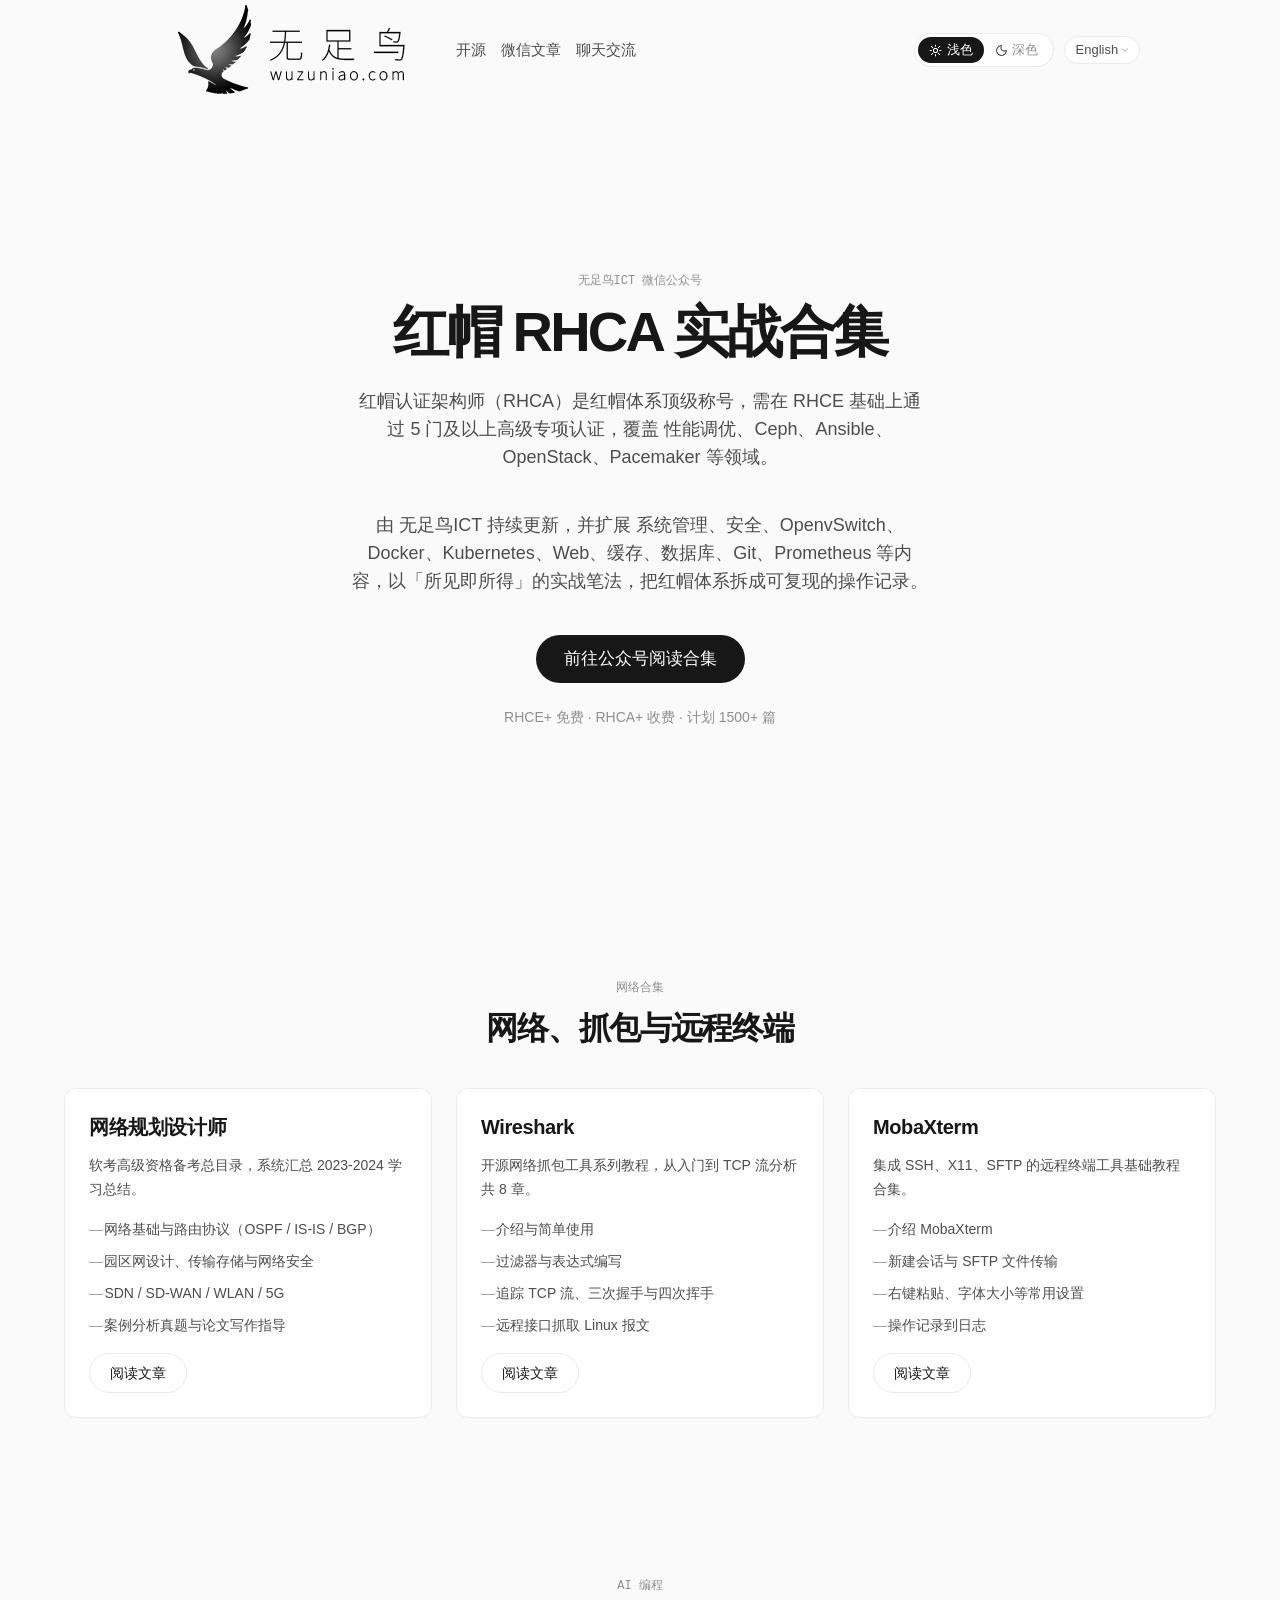
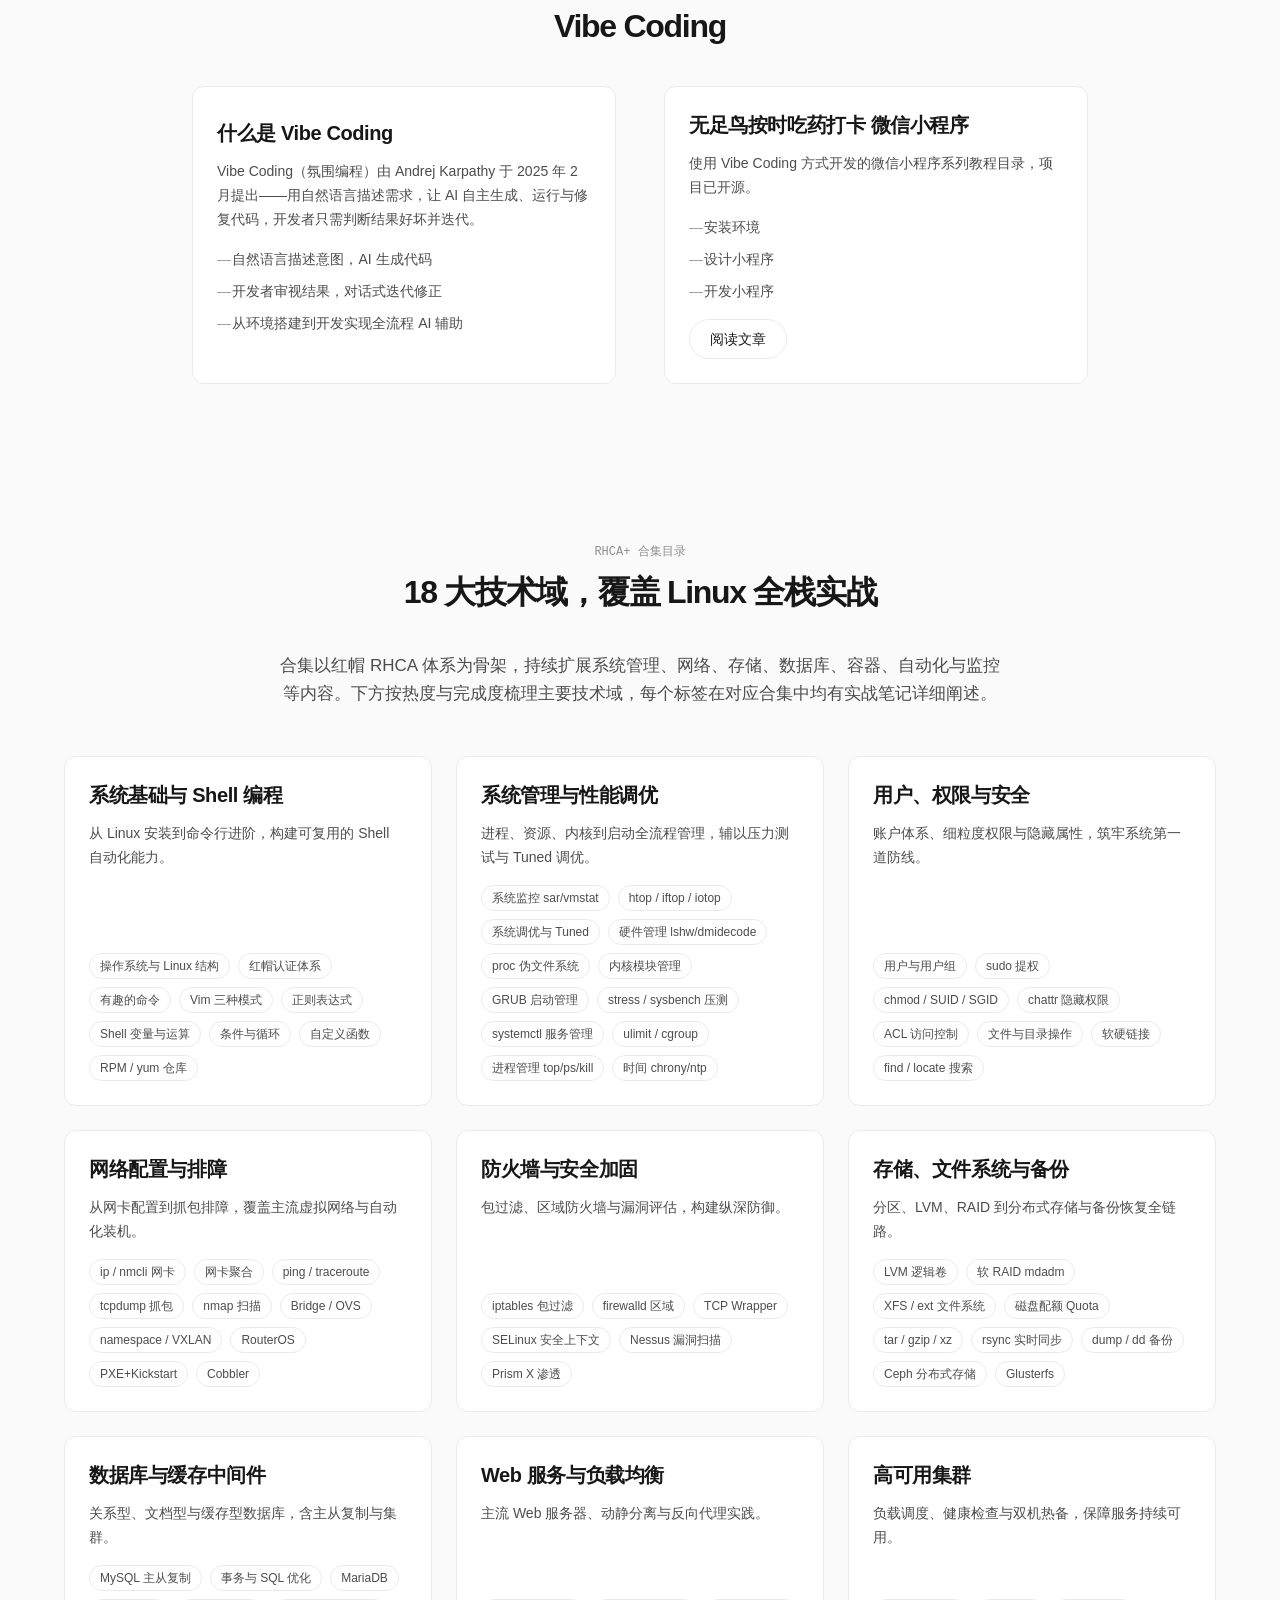
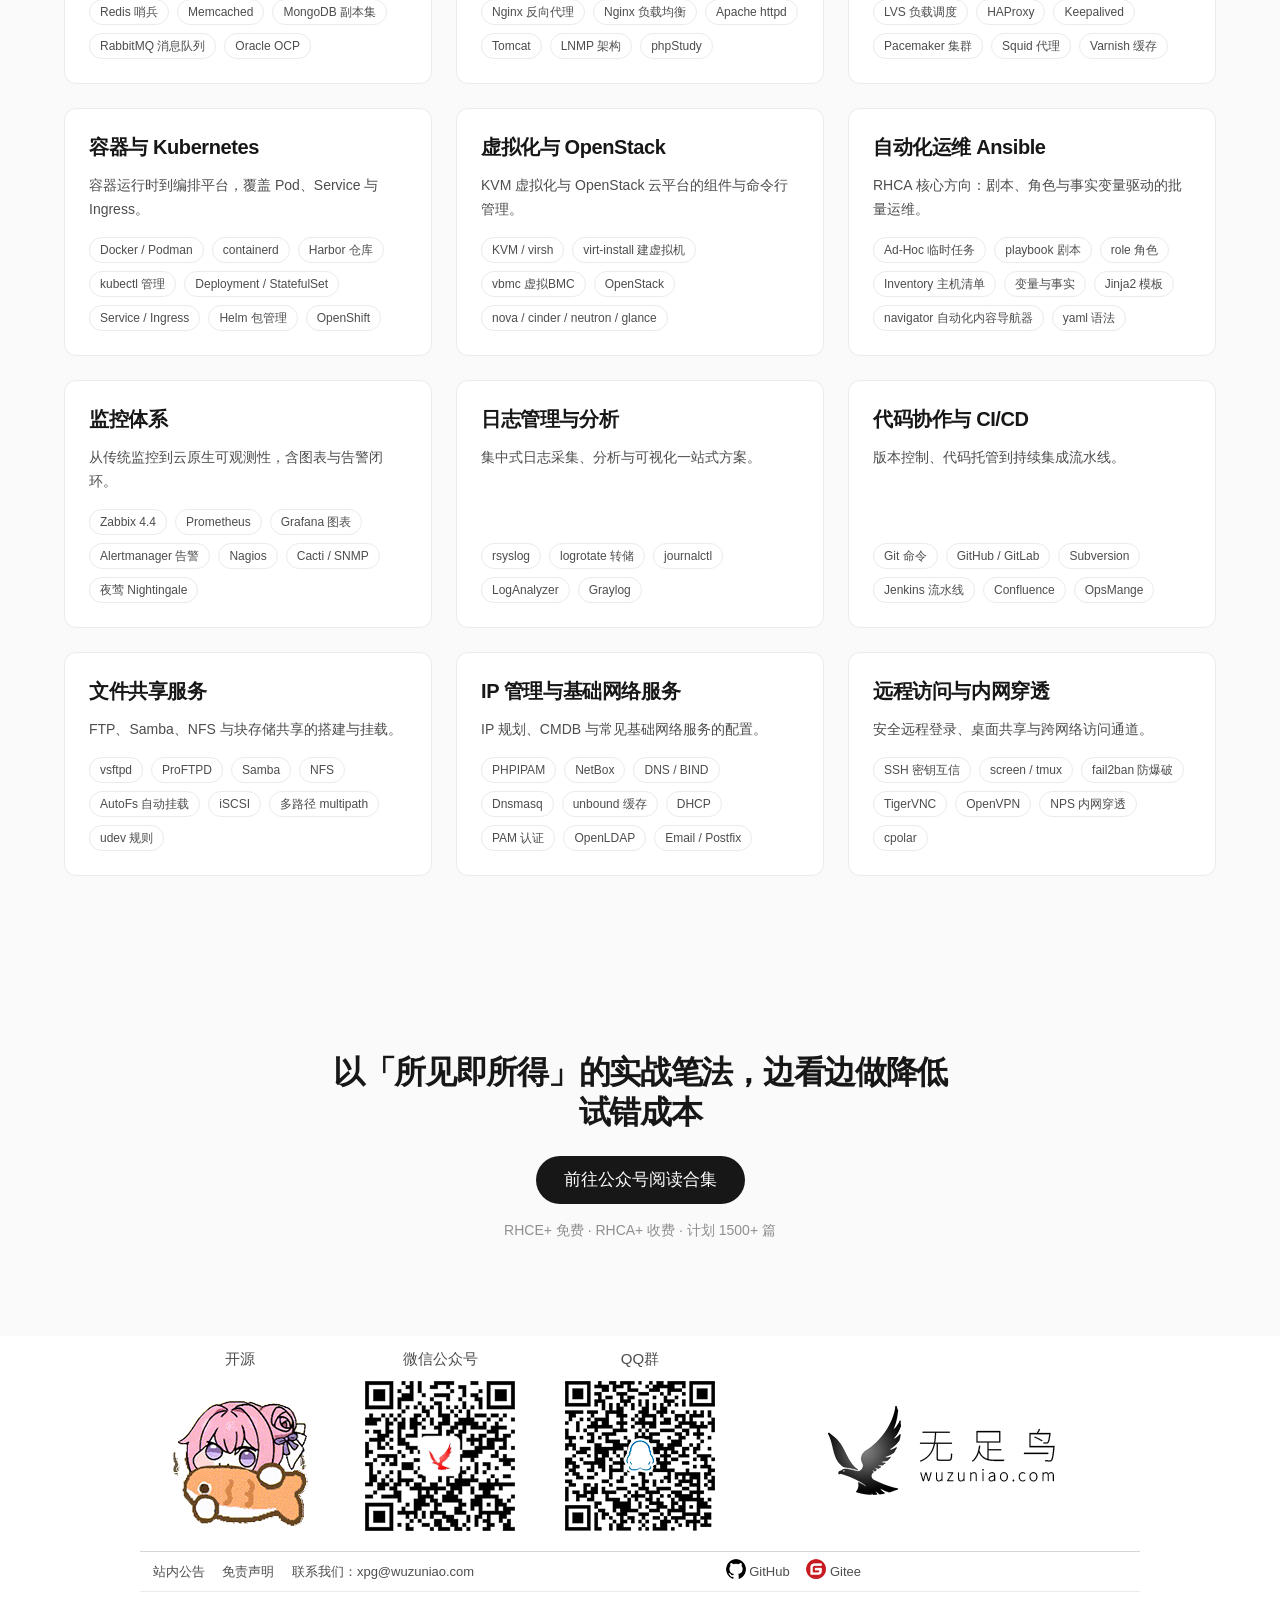
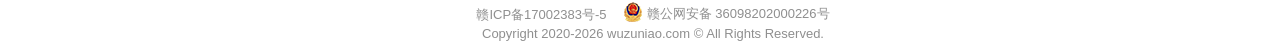
==== index.html @ 8b1fc89d "chore(seo): 添加360、搜狗等搜索引擎收录校验" ====
<!doctype html>
<html lang="zh-CN" data-site-base="">
<head>
  <meta charset="utf-8">
  <!-- 视觉区域与屏幕宽度一致 -->
  <meta name="viewport" content="width=device-width,initial-scale=1.0">
  <!-- SEO 基础元信息 -->
  <title data-en="Red Hat RHCA Notes & Tutorials · Networking · Wireshark · Vibe Coding - Wuzuniao" data-hant="紅帽 RHCA 筆記教學·網路·Wireshark·Vibe Coding - 無足鳥">红帽 RHCA 笔记教程·网络·Wireshark·Vibe Coding - 无足鸟</title>
  <meta name="description" data-en="Wuzuniao (wuzuniao.com)'s WeChat Official Account, Wuzuniao ICT, focuses on Red Hat RHCA note tutorials, systematically organizing Linux operations, network planning and troubleshooting, Wireshark packet analysis, and Vibe Coding into reproducible, hands-on operation records with a 'what you see is what you get' approach. RHCE-level content is free, with 1500+ articles planned." data-en-attr="content" data-hant-attr="無足鳥（wuzuniao.com）旗下 無足鳥ICT 微信公眾號，以「所見即所得」的實戰筆法，專注紅帽 RHCA 系列筆記教學，系統整理 Linux 維運、網路規劃與排除障礙、Wireshark 封包擷取分析、Vibe Coding 等可重現操作記錄，RHCE 級內容免費、計畫 1500+ 篇。" content="无足鸟（wuzuniao.com）旗下 无足鸟ICT 微信公众号，以「所见即所得」的实战笔法，专注红帽 RHCA 系列笔记教程，系统整理 Linux 运维、网络规划与排障、Wireshark 抓包分析、Vibe Coding 等可复现操作记录，RHCE 级内容免费、计划 1500+ 篇。">
  <meta name="keywords" content="无足鸟,无足鸟ICT,RHCA,红帽认证,RHCE,Linux运维,笔记教程,实战教程,网络规划设计师,网络,Wireshark,抓包分析,Vibe Coding,Shell,Ansible,Ceph,Docker,Kubernetes,SELinux,Prometheus">
  <meta name="author" content="无足鸟">
  <meta name="robots" content="index,follow,max-image-preview:large">
  <link rel="canonical" href="https://www.wuzuniao.com/">
  <!-- 多语言备用版本（SEO hreflang）：前端 JS 切换、共用同一 URL，仅保留 x-default -->
  <link rel="alternate" hreflang="x-default" href="https://www.wuzuniao.com/">
  <!-- Open Graph（社交平台分享卡片） -->
  <meta property="og:type" content="website">
  <meta property="og:site_name" content="无足鸟">
  <meta property="og:locale" data-en="en_US" data-en-attr="content" data-hant-attr="zh_Hant" content="zh_CN">
  <meta property="og:locale:alternate" content="zh_Hant">
  <meta property="og:locale:alternate" content="en_US">
  <meta property="og:title" data-en="Red Hat RHCA Notes & Tutorials · Networking · Wireshark · Vibe Coding - Wuzuniao" data-en-attr="content" data-hant-attr="紅帽 RHCA 筆記教學·網路·Wireshark·Vibe Coding - 無足鳥" content="红帽 RHCA 笔记教程·网络·Wireshark·Vibe Coding - 无足鸟">
  <meta property="og:description" data-en="Wuzuniao (wuzuniao.com)'s WeChat Official Account, Wuzuniao ICT, focuses on Red Hat RHCA note tutorials while also covering network planning, Wireshark packet analysis, and Vibe Coding, organizing reproducible Linux operations with a 'what you see is what you get' hands-on approach." data-en-attr="content" data-hant-attr="無足鳥（wuzuniao.com）旗下 無足鳥ICT 微信公眾號，專注紅帽 RHCA 筆記教學，同時覆蓋網路規劃、Wireshark 封包擷取分析與 Vibe Coding，以「所見即所得」的實戰筆法整理可重現的 Linux 維運操作記錄。" content="无足鸟（wuzuniao.com）旗下 无足鸟ICT 微信公众号，专注红帽 RHCA 笔记教程，同时覆盖网络规划、Wireshark 抓包分析与 Vibe Coding，以「所见即所得」的实战笔法整理可复现的 Linux 运维操作记录。">
  <meta property="og:url" content="https://www.wuzuniao.com/">
  <meta property="og:image" content="https://www.wuzuniao.com/images/logo_wuzuniao_com_q.png">
  <!-- Twitter 卡片 -->
  <meta name="twitter:card" content="summary_large_image">
  <meta name="twitter:title" data-en="Red Hat RHCA Notes & Tutorials · Networking · Wireshark · Vibe Coding - Wuzuniao" data-en-attr="content" data-hant-attr="紅帽 RHCA 筆記教學·網路·Wireshark·Vibe Coding - 無足鳥" content="红帽 RHCA 笔记教程·网络·Wireshark·Vibe Coding - 无足鸟">
  <meta name="twitter:description" data-en="Wuzuniao (wuzuniao.com)'s WeChat Official Account, Wuzuniao ICT, focuses on Red Hat RHCA note tutorials while also covering network planning, Wireshark packet analysis, and Vibe Coding, among other hands-on topics." data-en-attr="content" data-hant-attr="無足鳥（wuzuniao.com）旗下 無足鳥ICT 微信公眾號，專注紅帽 RHCA 筆記教學，同時覆蓋網路規劃、Wireshark 封包擷取分析與 Vibe Coding 等實戰內容。" content="无足鸟（wuzuniao.com）旗下 无足鸟ICT 微信公众号，专注红帽 RHCA 笔记教程，同时覆盖网络规划、Wireshark 抓包分析与 Vibe Coding 等实战内容。">
  <meta name="twitter:image" content="https://www.wuzuniao.com/images/logo_wuzuniao_com_q.png">
  <!-- 收藏栏图标 -->
  <link rel="shortcut icon" href="images/favicon.ico">
  <!-- 重置样式 -->
  <link rel="stylesheet" href="style/init.css">
  <!-- 主题切换（首屏同步 data-theme，避免闪烁） -->
  <script src="script/theme.js"></script>
  <script src="script/nav-partial.js" defer></script>
  <!-- 国际化（中英文切换） -->
  <script src="script/i18n.js" defer></script>
  <!-- 导航交互 -->
  <script src="script/nav.js" defer></script>
  <!-- header footer 样式 -->
  <link rel="stylesheet" href="style/header_footer.css">
  <!-- 首页 main 区样式 -->
  <link rel="stylesheet" href="style/main.css">
  <!-- 结构化数据 JSON-LD：组织 + 网站 + 合集页 + FAQ（面向 SEO 与生成式引擎优化 GEO） -->
  <script type="application/ld+json">
  {
    "@context": "https://schema.org",
    "@graph": [
      {
        "@type": "Organization",
        "@id": "https://www.wuzuniao.com/#organization",
        "name": [
          { "@language": "zh-CN", "@value": "无足鸟" },
          { "@language": "zh-Hant", "@value": "無足鳥" },
          { "@language": "en", "@value": "Wuzuniao" }
        ],
        "url": "https://www.wuzuniao.com/",
        "logo": "https://www.wuzuniao.com/images/logo_wuzuniao_com_q.png",
        "description": [
          { "@language": "zh-CN", "@value": "无足鸟（wuzuniao.com）是技术分享品牌，旗下 无足鸟ICT 微信公众号专注红帽 RHCA 系列笔记教程与 Linux 运维、网络规划、Wireshark 抓包分析、Vibe Coding 等技术实战记录，以「所见即所得」的实战笔法提供可复现操作记录。" },
          { "@language": "zh-Hant", "@value": "無足鳥（wuzuniao.com）是技術分享品牌，旗下 無足鳥ICT 微信公眾號專注紅帽 RHCA 系列筆記教學與 Linux 維運、網路規劃、Wireshark 封包擷取分析、Vibe Coding 等技術實戰記錄，以「所見即所得」的實戰筆法提供可重現操作記錄。" },
          { "@language": "en", "@value": "Wuzuniao (wuzuniao.com) is a technical sharing brand. Its WeChat Official Account, Wuzuniao ICT, focuses on the Red Hat RHCA series of notes and tutorials and records hands-on practice in Linux operations, network planning, Wireshark packet analysis, and Vibe Coding, providing reproducible operation records through a hands-on, what-you-see-is-what-you-get writing style." }
        ],
        "sameAs": [
          "https://github.com/wuzuniao",
          "https://gitee.com/wuzuniao/hei"
        ]
      },
      {
        "@type": "WebSite",
        "@id": "https://www.wuzuniao.com/#website",
        "name": [
          { "@language": "zh-CN", "@value": "无足鸟" },
          { "@language": "zh-Hant", "@value": "無足鳥" },
          { "@language": "en", "@value": "Wuzuniao" }
        ],
        "url": "https://www.wuzuniao.com/",
        "inLanguage": ["zh-CN", "zh-Hant", "en"],
        "publisher": { "@id": "https://www.wuzuniao.com/#organization" }
      },
      {
        "@type": "CollectionPage",
        "@id": "https://www.wuzuniao.com/#webpage",
        "url": "https://www.wuzuniao.com/",
        "name": [
          { "@language": "zh-CN", "@value": "红帽 RHCA 笔记教程" },
          { "@language": "zh-Hant", "@value": "紅帽 RHCA 筆記教學" },
          { "@language": "en", "@value": "Red Hat RHCA Notes & Tutorials" }
        ],
        "isPartOf": { "@id": "https://www.wuzuniao.com/#website" },
        "inLanguage": ["zh-CN", "zh-Hant", "en"],
        "about": ["红帽认证架构师 RHCA", "RHCA 笔记教程", "Linux 运维", "系统管理", "网络规划设计师", "网络排障", "Wireshark 抓包分析", "Vibe Coding", "存储", "容器与 Kubernetes", "自动化运维 Ansible", "监控"],
        "description": [
          { "@language": "zh-CN", "@value": "红帽认证架构师（RHCA）笔记教程合集，覆盖系统基础与 Shell、网络规划与排障、Wireshark 抓包分析、安全加固、存储备份、数据库缓存、Web 与负载均衡、高可用集群、容器与 Kubernetes、Ansible 自动化、Vibe Coding 与监控日志等 18 大技术域。" },
          { "@language": "zh-Hant", "@value": "紅帽認證架構師（RHCA）筆記教學合集，覆蓋系統基礎與 Shell、網路規劃與排除障礙、Wireshark 封包擷取分析、安全強化、儲存備份、資料庫快取、Web 與負載平衡、高可用性叢集、容器與 Kubernetes、Ansible 自動化、Vibe Coding 與監控日誌等 18 大技術域。" },
          { "@language": "en", "@value": "A collection of Red Hat Certified Architect (RHCA) notes and tutorials covering 18 major technical domains: system fundamentals and Shell, network planning and troubleshooting, Wireshark packet analysis, security hardening, storage and backup, database and caching, web and load balancing, high-availability clusters, containers and Kubernetes, Ansible automation, Vibe Coding, and monitoring and logging." }
        ]
      },
      {
        "@type": "FAQPage",
        "@id": "https://www.wuzuniao.com/#faq",
        "mainEntity": [
          {
            "@type": "Question",
            "name": [
              { "@language": "zh-CN", "@value": "什么是红帽 RHCA 认证？" },
              { "@language": "zh-Hant", "@value": "什麼是紅帽 RHCA 認證？" },
              { "@language": "en", "@value": "What is the Red Hat RHCA certification?" }
            ],
            "acceptedAnswer": {
              "@type": "Answer",
              "text": "红帽认证架构师（RHCA）是红帽体系顶级称号，需在 RHCE 基础上通过 5 门及以上高级专项认证，覆盖性能调优、Ceph、Ansible、OpenStack、Pacemaker 等领域。"
            }
          },
          {
            "@type": "Question",
            "name": [
              { "@language": "zh-CN", "@value": "无足鸟ICT 的 RHCA 合集包含哪些内容？" },
              { "@language": "zh-Hant", "@value": "無足鳥ICT 的 RHCA 合集包含哪些內容？" },
              { "@language": "en", "@value": "What does Wuzuniao ICT's RHCA collection cover?" }
            ],
            "acceptedAnswer": {
              "@type": "Answer",
              "text": "合集以红帽 RHCA 体系为骨架，扩展系统管理、安全、OpenvSwitch、Docker、Kubernetes、Web、缓存、数据库、Git、Prometheus 等内容，以「所见即所得」的实战笔法整理为可复现的操作记录。"
            }
          },
          {
            "@type": "Question",
            "name": [
              { "@language": "zh-CN", "@value": "无足鸟ICT 除了 RHCA 还提供哪些内容？" },
              { "@language": "zh-Hant", "@value": "無足鳥ICT 除了 RHCA 還提供哪些內容？" },
              { "@language": "en", "@value": "Besides RHCA, what other content does Wuzuniao ICT offer?" }
            ],
            "acceptedAnswer": {
              "@type": "Answer",
              "text": "除红帽 RHCA 系列笔记教程外，无足鸟ICT 还提供网络规划设计师备考笔记、网络配置与排障实战、Wireshark 抓包分析与协议解读，以及 Vibe Coding（AI 辅助编程）的实战心得与案例。"
            }
          },
          {
            "@type": "Question",
            "name": [
              { "@language": "zh-CN", "@value": "无足鸟ICT 的笔记有什么特点？" },
              { "@language": "zh-Hant", "@value": "無足鳥ICT 的筆記有什麼特點？" },
              { "@language": "en", "@value": "What are the characteristics of Wuzuniao ICT's notes?" }
            ],
            "acceptedAnswer": {
              "@type": "Answer",
              "text": "以「所见即所得」的实战笔法撰写，把命令、现象与结果一并记录，强调可复现；RHCE 级别内容免费开放，计划累计 1500+ 篇，适合边看边练的 Linux 运维学习。"
            }
          }
        ]
      }
    ]
  }
  </script>
  <!-- 搜索引擎收录校验 -->
  <meta name="msvalidate.01" content="FA96202AFDAE1D42F6446FD426A09C89" />
  <meta name="baidu-site-verification" content="codeva-rsf2827l8A" />
  <meta name="360-site-verification" content="19813ccf8914c4d8591ff98b8799d454" />
  <meta name="sogou_site_verification" content="lUFkTDWKH3" />
  <meta name="bytedance-verification-code" content="N4dNx7xvxJeEQ9qt2UD/" />
  <meta name="shenma-site-verification" content="98d37add5982c76603ad2c9ddd2eb2a0_1784354358">
</head>

<body>
  <header id="site-header">
    <noscript>
      <nav class="noscript-nav" aria-label="站点导航">
        <a href="index.html">首页</a>
        <a href="https://github.com/wuzuniao" target="_blank" rel="noopener">开源</a>
        <a href="https://mp.weixin.qq.com/s/sZmS0axaiBpExRVVSG1rgA" target="_blank" rel="noopener">微信文章</a>
        <a href="https://jq.qq.com/?_wv=1027&k=OyWwUJBI" target="_blank" rel="noopener">聊天交流</a>
      </nav>
    </noscript>
  </header>
  <main class="v-main">
    <!-- Hero：左合集介绍 + 右红帽 RHCA 认证卡片（已移除右侧渐变） -->
    <section class="hero">
      <div class="hero_inner">
        <p class="eyebrow" data-en="Wuzuniao ICT · WeChat Official Account" data-hant="無足鳥ICT 微信公眾號">无足鸟ICT 微信公众号</p>
        <h1 class="hero_title" data-en="Red Hat RHCA Hands-on Collection" data-hant="紅帽 RHCA 實戰合集">红帽 RHCA 实战合集</h1>
        <p class="hero_lead" data-en="Red Hat Certified Architect (RHCA) is the top-level title in the Red Hat certification system. It requires passing 5 or more advanced specialty certifications beyond RHCE, covering performance tuning, Ceph, Ansible, OpenStack, Pacemaker, and more." data-hant="紅帽認證架構師（RHCA）是紅帽體系頂級稱號，需在 RHCE 基礎上通過 5 門及以上高級專項認證，覆蓋 效能調校、Ceph、Ansible、OpenStack、Pacemaker 等領域。">红帽认证架构师（RHCA）是红帽体系顶级称号，需在 RHCE 基础上通过 5 门及以上高级专项认证，覆盖 性能调优、Ceph、Ansible、OpenStack、Pacemaker 等领域。</p>
		<p class="hero_lead" data-en="Continuously updated by Wuzuniao ICT, it expands into system administration, security, OpenvSwitch, Docker, Kubernetes, web, caching, databases, Git, Prometheus, and more—breaking the Red Hat system down into reproducible, hands-on operation records with a 'what you see is what you get' practical approach." data-hant="由 無足鳥ICT 持續更新，並擴展 系統管理、安全、OpenvSwitch、Docker、Kubernetes、Web、快取、資料庫、Git、Prometheus 等內容，以「所見即所得」的實戰筆法，把紅帽體系拆成可重現的操作記錄。">由 无足鸟ICT 持续更新，并扩展 系统管理、安全、OpenvSwitch、Docker、Kubernetes、Web、缓存、数据库、Git、Prometheus 等内容，以「所见即所得」的实战笔法，把红帽体系拆成可复现的操作记录。</p>
        <div class="hero_actions">
          <a class="btn btn_primary" href="https://mp.weixin.qq.com/mp/appmsgalbum?__biz=MzIwNTgxMTIwMg==&action=getalbum&album_id=4210020438417866766#wechat_redirect" target="_blank" rel="noopener" data-en="Read the Collection on WeChat Official Account" data-hant="前往公眾號閱讀合集">前往公众号阅读合集</a>
        </div>
        <p class="hero_note" data-en="RHCE+ free · RHCA+ paid · 1500+ articles planned" data-hant="RHCE+ 免費 · RHCA+ 收費 · 計畫 1500+ 篇">RHCE+ 免费 · RHCA+ 收费 · 计划 1500+ 篇</p>
      </div>
    </section>

    <!-- 网络合集：一屏介绍网络规划设计师 / Wireshark / MobaXterm（链接取自 header） -->
    <section class="screen network">
      <div class="screen_inner">
        <p class="eyebrow" data-en="Network Collection" data-hant="網路合集">网络合集</p>
        <h2 class="section_title" data-en="Networking, Packet Capture & Remote Terminal" data-hant="網路、封包擷取與遠端終端機">网络、抓包与远程终端</h2>
        <div class="network_grid">
          <article class="feature_card">
            <h3 class="card_title" data-en="Network Planning Designer" data-hant="網路規劃設計師">网络规划设计师</h3>
            <p class="card_desc" data-en="A master directory for the senior-level exam prep, systematically summarizing study notes from 2023–2024." data-hant="軟考高級資格備考總目錄，系統彙整 2023-2024 學習總結。">软考高级资格备考总目录，系统汇总 2023-2024 学习总结。</p>
            <ul class="card_list">
              <li data-en="Network fundamentals & routing protocols (OSPF / IS-IS / BGP)" data-hant="網路基礎與路由協定（OSPF / IS-IS / BGP）">网络基础与路由协议（OSPF / IS-IS / BGP）</li>
              <li data-en="Campus network design, transmission & storage, and network security" data-hant="校園網設計、傳輸儲存與網路安全">园区网设计、传输存储与网络安全</li>
              <li data-en="SDN / SD-WAN / WLAN / 5G" data-hant="SDN / SD-WAN / WLAN / 5G">SDN / SD-WAN / WLAN / 5G</li>
              <li data-en="Case-analysis past papers & thesis writing guidance" data-hant="案例分析歷屆試題與論文寫作指導">案例分析真题与论文写作指导</li>
            </ul>
            <a class="card_btn" href="https://mp.weixin.qq.com/s/K5BwdoOtZCsrrGlfVU-CbQ" target="_blank" rel="noopener" data-en="Read Article" data-hant="閱讀文章">阅读文章</a>
          </article>
          <article class="feature_card">
            <h3 class="card_title">Wireshark</h3>
            <p class="card_desc" data-en="A tutorial series for the open-source network packet capture tool, from getting started to TCP stream analysis, in 8 chapters." data-hant="開源網路封包擷取工具系列教學，從入門到 TCP 流分析共 8 章。">开源网络抓包工具系列教程，从入门到 TCP 流分析共 8 章。</p>
            <ul class="card_list">
              <li data-en="Introduction & basic usage" data-hant="介紹與簡單使用">介绍与简单使用</li>
              <li data-en="Filters & expression writing" data-hant="過濾器與表達式撰寫">过滤器与表达式编写</li>
              <li data-en="Following TCP streams, the three-way handshake & four-way handshake" data-hant="追蹤 TCP 流、三向交握與四向交握">追踪 TCP 流、三次握手与四次挥手</li>
              <li data-en="Capturing Linux packets from a remote interface" data-hant="遠端接口抓取 Linux 封包">远程接口抓取 Linux 报文</li>
            </ul>
            <a class="card_btn" href="https://mp.weixin.qq.com/s/LCWTZ2NWtaWwFm90bWdZfg" target="_blank" rel="noopener" data-en="Read Article" data-hant="閱讀文章">阅读文章</a>
          </article>
          <article class="feature_card">
            <h3 class="card_title">MobaXterm</h3>
            <p class="card_desc" data-en="A beginner tutorial collection for the remote terminal tool integrating SSH, X11, and SFTP." data-hant="集成 SSH、X11、SFTP 的遠端終端機工具基礎教學合集。">集成 SSH、X11、SFTP 的远程终端工具基础教程合集。</p>
            <ul class="card_list">
              <li data-en="Introducing MobaXterm" data-hant="介紹 MobaXterm">介绍 MobaXterm</li>
              <li data-en="Creating sessions & SFTP file transfer" data-hant="新建工作階段與 SFTP 文件傳輸">新建会话与 SFTP 文件传输</li>
              <li data-en="Common settings such as right-click paste and font size" data-hant="右鍵貼上、字型大小等常用設定">右键粘贴、字体大小等常用设置</li>
              <li data-en="Logging operation records" data-hant="操作記錄到日誌">操作记录到日志</li>
            </ul>
            <a class="card_btn" href="https://mp.weixin.qq.com/s/W7i8NNIwKmfMVIdGjx8JfA" target="_blank" rel="noopener" data-en="Read Article" data-hant="閱讀文章">阅读文章</a>
          </article>
        </div>
      </div>
    </section>

    <!-- Vibe Coding：一屏展示（链接取自 header） -->
    <section class="screen vibe">
      <div class="screen_inner">
        <p class="eyebrow" data-en="AI Coding" data-hant="AI 程式設計">AI 编程</p>
        <h2 class="section_title">Vibe Coding</h2>
        <div class="vibe_grid">
          <div class="vibe_concept">
            <h3 class="card_title" data-en="What Is Vibe Coding" data-hant="什麼是 Vibe Coding">什么是 Vibe Coding</h3>
            <p class="card_desc" data-en="Vibe Coding was proposed by Andrej Karpathy in February 2025—describe requirements in natural language and let AI autonomously generate, run, and fix code, while the developer only judges whether the result is good and iterates." data-hant="Vibe Coding（氛圍程式設計）由 Andrej Karpathy 於 2025 年 2 月提出——用自然語言描述需求，讓 AI 自主生成、運行與修復程式碼，開發者只需判斷結果好壞並迭代。">Vibe Coding（氛围编程）由 Andrej Karpathy 于 2025 年 2 月提出——用自然语言描述需求，让 AI 自主生成、运行与修复代码，开发者只需判断结果好坏并迭代。</p>
            <ul class="card_list">
              <li data-en="Describe intent in natural language; AI generates code" data-hant="自然語言描述意圖，AI 生成程式碼">自然语言描述意图，AI 生成代码</li>
              <li data-en="Developer reviews results and iterates through dialogue" data-hant="開發者審視結果，對話式迭代修正">开发者审视结果，对话式迭代修正</li>
              <li data-en="Full-process AI assistance from environment setup to development" data-hant="從環境搭建到開發實現全流程 AI 輔助">从环境搭建到开发实现全流程 AI 辅助</li>
            </ul>
          </div>
          <article class="feature_card">
            <h3 class="card_title" data-en="Wuzuniao Take-Medicine-on-Time Check-in WeChat Mini Program" data-hant="無足鳥按時吃藥打卡 微信小程序">无足鸟按时吃药打卡 微信小程序</h3>
            <p class="card_desc" data-en="A tutorial index series for the WeChat Mini Program developed with Vibe Coding; the project is open source." data-hant="使用 Vibe Coding 方式開發的微信小程序系列教學目錄，專案已開源。">使用 Vibe Coding 方式开发的微信小程序系列教程目录，项目已开源。</p>
            <ul class="card_list">
              <li data-en="Set up the environment" data-hant="安裝環境">安装环境</li>
              <li data-en="Design the Mini Program" data-hant="設計小程序">设计小程序</li>
              <li data-en="Develop the Mini Program" data-hant="開發小程序">开发小程序</li>
            </ul>
            <a class="card_btn" href="https://mp.weixin.qq.com/s/kT6fiaZKdSvElfv_uc-3Ow" target="_blank" rel="noopener" data-en="Read Article" data-hant="閱讀文章">阅读文章</a>
          </article>
        </div>
      </div>
    </section>

    <!-- RHCA+ 合集目录：基于 tree.txt，按网络热度 / 内容完善度归类展示 -->
    <section class="catalog">
      <div class="catalog_inner">
        <p class="eyebrow" data-en="RHCA+ Collection Catalog" data-hant="RHCA+ 合集目錄">RHCA+ 合集目录</p>
        <h2 class="section_title" data-en="18 Technical Domains Covering the Full Linux Stack" data-hant="18 大技術域，覆蓋 Linux 全端實戰">18 大技术域，覆盖 Linux 全栈实战</h2>
        <p class="catalog_lead" data-en="Built on the Red Hat RHCA framework, the collection continuously expands into system administration, networking, storage, databases, containers, automation, and monitoring. The main technical domains below are organized by popularity and completion status; each tag is detailed with hands-on notes within its corresponding collection." data-hant="合集以紅帽 RHCA 體系為骨架，持續擴展系統管理、網路、儲存、資料庫、容器、自動化與監控等內容。下方按熱度與完成度梳理主要技術域，每個標籤在對應合集中均有實戰筆記詳細闡述。">合集以红帽 RHCA 体系为骨架，持续扩展系统管理、网络、存储、数据库、容器、自动化与监控等内容。下方按热度与完成度梳理主要技术域，每个标签在对应合集中均有实战笔记详细阐述。</p>
        <div class="catalog_grid">
          <article class="catalog_card">
            <h3 class="catalog_card_title" data-en="System Basics & Shell Scripting" data-hant="系統基礎與 Shell 程式設計">系统基础与 Shell 编程</h3>
            <p class="catalog_card_desc" data-en="From Linux installation to command-line mastery, building reusable Shell automation skills." data-hant="從 Linux 安裝到命令列進階，構建可重用的 Shell 自動化能力。">从 Linux 安装到命令行进阶，构建可复用的 Shell 自动化能力。</p>
            <ul class="catalog_tags">
              <li class="catalog_tag" data-en="Operating System & Linux Architecture" data-hant="作業系統與 Linux 結構">操作系统与 Linux 结构</li>
              <li class="catalog_tag" data-en="Red Hat Certification System" data-hant="紅帽認證體系">红帽认证体系</li>
              <li class="catalog_tag" data-en="Fun Commands" data-hant="有趣的命令">有趣的命令</li>
              <li class="catalog_tag" data-en="Vim Three Modes" data-hant="Vim 三種模式">Vim 三种模式</li>
              <li class="catalog_tag" data-en="Regular Expressions" data-hant="正規表示式">正则表达式</li>
              <li class="catalog_tag" data-en="Shell Variables & Arithmetic" data-hant="Shell 變數與運算">Shell 变量与运算</li>
              <li class="catalog_tag" data-en="Conditionals & Loops" data-hant="條件與迴圈">条件与循环</li>
              <li class="catalog_tag" data-en="Custom Functions" data-hant="自訂函式">自定义函数</li>
              <li class="catalog_tag" data-en="RPM / yum Repositories" data-hant="RPM / yum 儲存庫">RPM / yum 仓库</li>
            </ul>
          </article>
          <article class="catalog_card">
            <h3 class="catalog_card_title" data-en="System Administration & Performance Tuning" data-hant="系統管理與效能調校">系统管理与性能调优</h3>
            <p class="catalog_card_desc" data-en="End-to-end management from processes, resources, and kernel to boot, supplemented by stress testing and Tuned tuning." data-hant="行程、資源、核心到啟動全流程管理，輔以壓力測試與 Tuned 調校。">进程、资源、内核到启动全流程管理，辅以压力测试与 Tuned 调优。</p>
            <ul class="catalog_tags">
              <li class="catalog_tag" data-en="System Monitoring sar/vmstat" data-hant="系統監控 sar/vmstat">系统监控 sar/vmstat</li>
              <li class="catalog_tag">htop / iftop / iotop</li>
              <li class="catalog_tag" data-en="System Tuning & Tuned" data-hant="系統調校與 Tuned">系统调优与 Tuned</li>
              <li class="catalog_tag" data-en="Hardware Management lshw/dmidecode" data-hant="硬體管理 lshw/dmidecode">硬件管理 lshw/dmidecode</li>
              <li class="catalog_tag" data-en="proc Pseudo-Filesystem" data-hant="proc 偽檔案系統">proc 伪文件系统</li>
              <li class="catalog_tag" data-en="Kernel Module Management" data-hant="核心模組管理">内核模块管理</li>
              <li class="catalog_tag" data-en="GRUB Boot Management" data-hant="GRUB 開機管理">GRUB 启动管理</li>
              <li class="catalog_tag" data-en="stress / sysbench Load Testing" data-hant="stress / sysbench 壓力測試">stress / sysbench 压测</li>
              <li class="catalog_tag" data-en="systemctl Service Management" data-hant="systemctl 服務管理">systemctl 服务管理</li>
              <li class="catalog_tag">ulimit / cgroup</li>
              <li class="catalog_tag" data-en="Process Management top/ps/kill" data-hant="行程管理 top/ps/kill">进程管理 top/ps/kill</li>
              <li class="catalog_tag" data-en="Time chrony/ntp" data-hant="時間 chrony/ntp">时间 chrony/ntp</li>
            </ul>
          </article>
          <article class="catalog_card">
            <h3 class="catalog_card_title" data-en="Users, Permissions & Security" data-hant="使用者、權限與安全">用户、权限与安全</h3>
            <p class="catalog_card_desc" data-en="Account system, fine-grained permissions, and hidden attributes—building the system's first line of defense." data-hant="帳戶體系、細粒度權限與隱藏屬性，築牢系統第一道防線。">账户体系、细粒度权限与隐藏属性，筑牢系统第一道防线。</p>
            <ul class="catalog_tags">
              <li class="catalog_tag" data-en="Users & Groups" data-hant="使用者與使用者組">用户与用户组</li>
              <li class="catalog_tag" data-en="Privilege Escalation with sudo" data-hant="sudo 提權">sudo 提权</li>
              <li class="catalog_tag">chmod / SUID / SGID</li>
              <li class="catalog_tag" data-en="chattr Hidden Permissions" data-hant="chattr 隱藏權限">chattr 隐藏权限</li>
              <li class="catalog_tag" data-en="ACL Access Control" data-hant="ACL 存取控制">ACL 访问控制</li>
              <li class="catalog_tag" data-en="File & Directory Operations" data-hant="文件與目錄操作">文件与目录操作</li>
              <li class="catalog_tag" data-en="Soft & Hard Links" data-hant="軟硬連結">软硬链接</li>
              <li class="catalog_tag" data-en="find / locate Search" data-hant="find / locate 搜尋">find / locate 搜索</li>
            </ul>
          </article>
          <article class="catalog_card">
            <h3 class="catalog_card_title" data-en="Network Configuration & Troubleshooting" data-hant="網路配置與排除障礙">网络配置与排障</h3>
            <p class="catalog_card_desc" data-en="From network interface configuration to packet capture troubleshooting, covering mainstream virtual networks and automated provisioning." data-hant="從網路卡配置到封包擷取排除障礙，覆蓋主流虛擬網路與自動化安裝。">从网卡配置到抓包排障，覆盖主流虚拟网络与自动化装机。</p>
            <ul class="catalog_tags">
              <li class="catalog_tag" data-en="ip / nmcli Network Interfaces" data-hant="ip / nmcli 網路卡">ip / nmcli 网卡</li>
              <li class="catalog_tag" data-en="NIC Bonding/Teaming" data-hant="網路卡聚合">网卡聚合</li>
              <li class="catalog_tag">ping / traceroute</li>
              <li class="catalog_tag" data-en="tcpdump Packet Capture" data-hant="tcpdump 封包擷取">tcpdump 抓包</li>
              <li class="catalog_tag" data-en="nmap Scanning" data-hant="nmap 掃描">nmap 扫描</li>
              <li class="catalog_tag">Bridge / OVS</li>
              <li class="catalog_tag">namespace / VXLAN</li>
              <li class="catalog_tag">RouterOS</li>
              <li class="catalog_tag">PXE+Kickstart</li>
              <li class="catalog_tag">Cobbler</li>
            </ul>
          </article>
          <article class="catalog_card">
            <h3 class="catalog_card_title" data-en="Firewall & Security Hardening" data-hant="防火牆與安全強化">防火墙与安全加固</h3>
            <p class="catalog_card_desc" data-en="Packet filtering, zone-based firewalls, and vulnerability assessment—building defense in depth." data-hant="封包過濾、區域防火牆與漏洞評估，構建縱深防禦。">包过滤、区域防火墙与漏洞评估，构建纵深防御。</p>
            <ul class="catalog_tags">
              <li class="catalog_tag" data-en="iptables Packet Filtering" data-hant="iptables 封包過濾">iptables 包过滤</li>
              <li class="catalog_tag" data-en="firewalld Zones" data-hant="firewalld 區域">firewalld 区域</li>
              <li class="catalog_tag">TCP Wrapper</li>
              <li class="catalog_tag" data-en="SELinux Security Context" data-hant="SELinux 安全上下文">SELinux 安全上下文</li>
              <li class="catalog_tag" data-en="Nessus Vulnerability Scanning" data-hant="Nessus 漏洞掃描">Nessus 漏洞扫描</li>
              <li class="catalog_tag" data-en="Prism X Penetration Testing" data-hant="Prism X 滲透">Prism X 渗透</li>
            </ul>
          </article>
          <article class="catalog_card">
            <h3 class="catalog_card_title" data-en="Storage, Filesystems & Backup" data-hant="儲存、檔案系統與備份">存储、文件系统与备份</h3>
            <p class="catalog_card_desc" data-en="The full chain from partitioning, LVM, and RAID to distributed storage and backup/recovery." data-hant="分割區、LVM、RAID 到分散式儲存與備份還原全鏈路。">分区、LVM、RAID 到分布式存储与备份恢复全链路。</p>
            <ul class="catalog_tags">
              <li class="catalog_tag" data-en="LVM Logical Volumes" data-hant="LVM 邏輯磁碟區">LVM 逻辑卷</li>
              <li class="catalog_tag" data-en="Software RAID mdadm" data-hant="軟 RAID mdadm">软 RAID mdadm</li>
              <li class="catalog_tag" data-en="XFS / ext Filesystems" data-hant="XFS / ext 檔案系統">XFS / ext 文件系统</li>
              <li class="catalog_tag" data-en="Disk Quota" data-hant="磁碟配額 Quota">磁盘配额 Quota</li>
              <li class="catalog_tag">tar / gzip / xz</li>
              <li class="catalog_tag" data-en="rsync Real-time Sync" data-hant="rsync 即時同步">rsync 实时同步</li>
              <li class="catalog_tag" data-en="dump / dd Backup" data-hant="dump / dd 備份">dump / dd 备份</li>
              <li class="catalog_tag" data-en="Ceph Distributed Storage" data-hant="Ceph 分散式儲存">Ceph 分布式存储</li>
              <li class="catalog_tag">Glusterfs</li>
            </ul>
          </article>
          <article class="catalog_card">
            <h3 class="catalog_card_title" data-en="Databases & Caching Middleware" data-hant="資料庫與快取中介軟體">数据库与缓存中间件</h3>
            <p class="catalog_card_desc" data-en="Relational, document, and cache databases, including master-slave replication and clusters." data-hant="關聯式、文件型與快取型資料庫，含主從複製與叢集。">关系型、文档型与缓存型数据库，含主从复制与集群。</p>
            <ul class="catalog_tags">
              <li class="catalog_tag" data-en="MySQL Master-Slave Replication" data-hant="MySQL 主從複製">MySQL 主从复制</li>
              <li class="catalog_tag" data-en="Transactions & SQL Optimization" data-hant="交易與 SQL 最佳化">事务与 SQL 优化</li>
              <li class="catalog_tag">MariaDB</li>
              <li class="catalog_tag" data-en="Redis Sentinel" data-hant="Redis 哨兵">Redis 哨兵</li>
              <li class="catalog_tag">Memcached</li>
              <li class="catalog_tag" data-en="MongoDB Replica Set" data-hant="MongoDB 副本集">MongoDB 副本集</li>
              <li class="catalog_tag" data-en="RabbitMQ Message Queue" data-hant="RabbitMQ 訊息佇列">RabbitMQ 消息队列</li>
              <li class="catalog_tag">Oracle OCP</li>
            </ul>
          </article>
          <article class="catalog_card">
            <h3 class="catalog_card_title" data-en="Web Services & Load Balancing" data-hant="Web 服務與負載平衡">Web 服务与负载均衡</h3>
            <p class="catalog_card_desc" data-en="Mainstream web servers, dynamic-static separation, and reverse proxy practices." data-hant="主流 Web 伺服器、動靜分離與反向代理實踐。">主流 Web 服务器、动静分离与反向代理实践。</p>
            <ul class="catalog_tags">
              <li class="catalog_tag" data-en="Nginx Reverse Proxy" data-hant="Nginx 反向代理">Nginx 反向代理</li>
              <li class="catalog_tag" data-en="Nginx Load Balancing" data-hant="Nginx 負載平衡">Nginx 负载均衡</li>
              <li class="catalog_tag">Apache httpd</li>
              <li class="catalog_tag">Tomcat</li>
              <li class="catalog_tag" data-en="LNMP Architecture" data-hant="LNMP 架構">LNMP 架构</li>
              <li class="catalog_tag">phpStudy</li>
            </ul>
          </article>
          <article class="catalog_card">
            <h3 class="catalog_card_title" data-en="High Availability Clusters" data-hant="高可用性叢集">高可用集群</h3>
            <p class="catalog_card_desc" data-en="Load scheduling, health checks, and dual-machine hot standby to keep services continuously available." data-hant="負載排程、健康檢查與雙機熱備，保障服務持續可用。">负载调度、健康检查与双机热备，保障服务持续可用。</p>
            <ul class="catalog_tags">
              <li class="catalog_tag" data-en="LVS Load Scheduling" data-hant="LVS 負載排程">LVS 负载调度</li>
              <li class="catalog_tag">HAProxy</li>
              <li class="catalog_tag">Keepalived</li>
              <li class="catalog_tag" data-en="Pacemaker Cluster" data-hant="Pacemaker 叢集">Pacemaker 集群</li>
              <li class="catalog_tag" data-en="Squid Proxy" data-hant="Squid 代理">Squid 代理</li>
              <li class="catalog_tag" data-en="Varnish Cache" data-hant="Varnish 快取">Varnish 缓存</li>
            </ul>
          </article>
          <article class="catalog_card">
            <h3 class="catalog_card_title" data-en="Containers & Kubernetes" data-hant="容器與 Kubernetes">容器与 Kubernetes</h3>
            <p class="catalog_card_desc" data-en="From container runtimes to orchestration platforms, covering Pods, Services, and Ingress." data-hant="容器執行時期到編排平台，覆蓋 Pod、Service 與 Ingress。">容器运行时到编排平台，覆盖 Pod、Service 与 Ingress。</p>
            <ul class="catalog_tags">
              <li class="catalog_tag">Docker / Podman</li>
              <li class="catalog_tag">containerd</li>
              <li class="catalog_tag" data-en="Harbor Registry" data-hant="Harbor 儲存庫">Harbor 仓库</li>
              <li class="catalog_tag" data-en="kubectl Management" data-hant="kubectl 管理">kubectl 管理</li>
              <li class="catalog_tag">Deployment / StatefulSet</li>
              <li class="catalog_tag">Service / Ingress</li>
              <li class="catalog_tag" data-en="Helm Package Management" data-hant="Helm 包管理">Helm 包管理</li>
              <li class="catalog_tag">OpenShift</li>
            </ul>
          </article>
          <article class="catalog_card">
            <h3 class="catalog_card_title" data-en="Virtualization & OpenStack" data-hant="虛擬化與 OpenStack">虚拟化与 OpenStack</h3>
            <p class="catalog_card_desc" data-en="Component and command-line management of KVM virtualization and the OpenStack cloud platform." data-hant="KVM 虛擬化與 OpenStack 雲端平台的元件與命令列管理。">KVM 虚拟化与 OpenStack 云平台的组件与命令行管理。</p>
            <ul class="catalog_tags">
              <li class="catalog_tag">KVM / virsh</li>
              <li class="catalog_tag" data-en="virt-install VM Creation" data-hant="virt-install 建虛擬機">virt-install 建虚拟机</li>
              <li class="catalog_tag" data-en="vbmc Virtual BMC" data-hant="vbmc 虛擬BMC">vbmc 虚拟BMC</li>
              <li class="catalog_tag">OpenStack</li>
              <li class="catalog_tag">nova / cinder / neutron / glance</li>
            </ul>
          </article>
          <article class="catalog_card">
            <h3 class="catalog_card_title" data-en="Automated Operations with Ansible" data-hant="自動化維運 Ansible">自动化运维 Ansible</h3>
            <p class="catalog_card_desc" data-en="A core RHCA track: playbooks, roles, and fact/variable-driven batch operations." data-hant="RHCA 核心方向：劇本、角色與事實變數驅動的批次維運。">RHCA 核心方向：剧本、角色与事实变量驱动的批量运维。</p>
            <ul class="catalog_tags">
              <li class="catalog_tag" data-en="Ad-Hoc Tasks" data-hant="Ad-Hoc 臨時任務">Ad-Hoc 临时任务</li>
              <li class="catalog_tag" data-en="Playbooks" data-hant="playbook 劇本">playbook 剧本</li>
              <li class="catalog_tag" data-en="Roles" data-hant="role 角色">role 角色</li>
              <li class="catalog_tag" data-en="Inventory Host List" data-hant="Inventory 主機清單">Inventory 主机清单</li>
              <li class="catalog_tag" data-en="Variables & Facts" data-hant="變數與事實">变量与事实</li>
              <li class="catalog_tag" data-en="Jinja2 Templates" data-hant="Jinja2 範本">Jinja2 模板</li>
              <li class="catalog_tag" data-en="navigator Automation Content Navigator" data-hant="navigator 自動化內容導覽器">navigator 自动化内容导航器</li>
              <li class="catalog_tag" data-en="YAML Syntax" data-hant="yaml 語法">yaml 语法</li>
            </ul>
          </article>
          <article class="catalog_card">
            <h3 class="catalog_card_title" data-en="Monitoring System" data-hant="監控體系">监控体系</h3>
            <p class="catalog_card_desc" data-en="From traditional monitoring to cloud-native observability, including dashboards and alerting closed loops." data-hant="從傳統監控到雲原生可觀測性，含圖表與警示閉環。">从传统监控到云原生可观测性，含图表与告警闭环。</p>
            <ul class="catalog_tags">
              <li class="catalog_tag">Zabbix 4.4</li>
              <li class="catalog_tag">Prometheus</li>
              <li class="catalog_tag" data-en="Grafana Dashboards" data-hant="Grafana 圖表">Grafana 图表</li>
              <li class="catalog_tag" data-en="Alertmanager Alerting" data-hant="Alertmanager 警示">Alertmanager 告警</li>
              <li class="catalog_tag">Nagios</li>
              <li class="catalog_tag">Cacti / SNMP</li>
              <li class="catalog_tag" data-en="Nightingale" data-hant="夜鶯 Nightingale">夜莺 Nightingale</li>
            </ul>
          </article>
          <article class="catalog_card">
            <h3 class="catalog_card_title" data-en="Log Management & Analysis" data-hant="日誌管理與分析">日志管理与分析</h3>
            <p class="catalog_card_desc" data-en="A one-stop solution for centralized log collection, analysis, and visualization." data-hant="集中式日誌收集、分析與視覺化一站式方案。">集中式日志采集、分析与可视化一站式方案。</p>
            <ul class="catalog_tags">
              <li class="catalog_tag">rsyslog</li>
              <li class="catalog_tag" data-en="logrotate Rotation" data-hant="logrotate 轉存">logrotate 转储</li>
              <li class="catalog_tag">journalctl</li>
              <li class="catalog_tag">LogAnalyzer</li>
              <li class="catalog_tag">Graylog</li>
            </ul>
          </article>
          <article class="catalog_card">
            <h3 class="catalog_card_title" data-en="Code Collaboration & CI/CD" data-hant="程式碼協作與 CI/CD">代码协作与 CI/CD</h3>
            <p class="catalog_card_desc" data-en="From version control and code hosting to continuous integration pipelines." data-hant="版本控制、程式碼託管到持續整合管線。">版本控制、代码托管到持续集成流水线。</p>
            <ul class="catalog_tags">
              <li class="catalog_tag" data-en="Git Commands" data-hant="Git 命令">Git 命令</li>
              <li class="catalog_tag">GitHub / GitLab</li>
              <li class="catalog_tag">Subversion</li>
              <li class="catalog_tag" data-en="Jenkins Pipelines" data-hant="Jenkins 管線">Jenkins 流水线</li>
              <li class="catalog_tag">Confluence</li>
              <li class="catalog_tag">OpsMange</li>
            </ul>
          </article>
          <article class="catalog_card">
            <h3 class="catalog_card_title" data-en="File Sharing Services" data-hant="文件共用服務">文件共享服务</h3>
            <p class="catalog_card_desc" data-en="Setup and mounting of FTP, Samba, NFS, and block-storage sharing." data-hant="FTP、Samba、NFS 與塊儲存共用的搭建與掛載。">FTP、Samba、NFS 与块存储共享的搭建与挂载。</p>
            <ul class="catalog_tags">
              <li class="catalog_tag">vsftpd</li>
              <li class="catalog_tag">ProFTPD</li>
              <li class="catalog_tag">Samba</li>
              <li class="catalog_tag">NFS</li>
              <li class="catalog_tag" data-en="autofs Auto-mount" data-hant="AutoFs 自動掛載">AutoFs 自动挂载</li>
              <li class="catalog_tag">iSCSI</li>
              <li class="catalog_tag" data-en="Multipath" data-hant="多路徑 multipath">多路径 multipath</li>
              <li class="catalog_tag" data-en="udev Rules" data-hant="udev 規則">udev 规则</li>
            </ul>
          </article>
          <article class="catalog_card">
            <h3 class="catalog_card_title" data-en="IP Management & Core Network Services" data-hant="IP 管理與基礎網路服務">IP 管理与基础网络服务</h3>
            <p class="catalog_card_desc" data-en="IP planning, CMDB, and configuration of common core network services." data-hant="IP 規劃、CMDB 與常見基礎網路服務的設定。">IP 规划、CMDB 与常见基础网络服务的配置。</p>
            <ul class="catalog_tags">
              <li class="catalog_tag">PHPIPAM</li>
              <li class="catalog_tag">NetBox</li>
              <li class="catalog_tag">DNS / BIND</li>
              <li class="catalog_tag">Dnsmasq</li>
              <li class="catalog_tag" data-en="unbound Cache" data-hant="unbound 快取">unbound 缓存</li>
              <li class="catalog_tag">DHCP</li>
              <li class="catalog_tag" data-en="PAM Authentication" data-hant="PAM 認證">PAM 认证</li>
              <li class="catalog_tag">OpenLDAP</li>
              <li class="catalog_tag">Email / Postfix</li>
            </ul>
          </article>
          <article class="catalog_card">
            <h3 class="catalog_card_title" data-en="Remote Access & Intranet Penetration" data-hant="遠端存取與內網穿透">远程访问与内网穿透</h3>
            <p class="catalog_card_desc" data-en="Secure remote login, desktop sharing, and cross-network access channels." data-hant="安全遠端登入、桌面共用與跨網路存取通道。">安全远程登录、桌面共享与跨网络访问通道。</p>
            <ul class="catalog_tags">
              <li class="catalog_tag" data-en="SSH Key Trust" data-hant="SSH 金鑰互信">SSH 密钥互信</li>
              <li class="catalog_tag">screen / tmux</li>
              <li class="catalog_tag" data-en="fail2ban Brute-force Protection" data-hant="fail2ban 防爆破">fail2ban 防爆破</li>
              <li class="catalog_tag">TigerVNC</li>
              <li class="catalog_tag">OpenVPN</li>
              <li class="catalog_tag" data-en="NPS Intranet Penetration" data-hant="NPS 內網穿透">NPS 内网穿透</li>
              <li class="catalog_tag">cpolar</li>
            </ul>
          </article>
        </div>
      </div>
    </section>

    <!-- CTA band：收尾居中黑胶囊 -->
    <section class="cta_band">
      <h2 class="cta_title" data-en="With a 'what you see is what you get' hands-on approach, learn by doing to lower the cost of trial and error" data-hant="以「所見即所得」的實戰筆法，邊看邊做降低試錯成本">以「所见即所得」的实战笔法，边看边做降低试错成本</h2>
      <div class="cta_actions">
        <a class="btn btn_primary" href="https://mp.weixin.qq.com/mp/appmsgalbum?__biz=MzIwNTgxMTIwMg==&action=getalbum&album_id=4210020438417866766#wechat_redirect" target="_blank" rel="noopener" data-en="Read the Collection on WeChat Official Account" data-hant="前往公眾號閱讀合集">前往公众号阅读合集</a>
      </div>
      <p class="cta_note" data-en="RHCE+ free · RHCA+ paid · 1500+ articles planned" data-hant="RHCE+ 免費 · RHCA+ 收費 · 計畫 1500+ 篇">RHCE+ 免费 · RHCA+ 收费 · 计划 1500+ 篇</p>
    </section>
  </main>
  <footer id="site-footer">
    <noscript>
      <div class="noscript-footer">
        <a href="site/zngg.html">站内公告</a>
        <a href="site/mzsm.html">免责声明</a>
        <a href="http://wpa.qq.com/msgrd?v=3&uin=2546467418&site=qq&menu=yes" target="_blank" rel="noopener">联系我们：xpg@wuzuniao.com</a>
        <a href="https://github.com/wuzuniao/wuzuniao.github.io" target="_blank" rel="noopener">GitHub</a>
        <a href="https://gitee.com/wuzuniao/hei" target="_blank" rel="noopener">Gitee</a>
        <a href="https://beian.miit.gov.cn/" target="_blank" rel="noopener">赣ICP备17002383号-5</a>
        <a href="http://www.beian.gov.cn/portal/registerSystemInfo?recordcode=36098202000226" target="_blank" rel="noopener">赣公网安备 36098202000226号</a>
      </div>
    </noscript>
  </footer>
</body>
</html>
---- style/init.css ----
@charset "utf-8";
/* CSS Document 初始化样式 */

/* ============ 设计令牌：语义化配色（集中管理，便于主题切换） ============ */
:root {
  /* 画布 / 墨色 / 抬升面 */
  --color-canvas: #fafafa;
  --color-ink: #171717;
  --color-ink-hover: #383838;
  --color-elevated: #ffffff;
  /* 发丝线（默认 / 强化） */
  --color-hairline: #ebebeb;
  --color-hairline-strong: #d6d6d6;
  /* 文字灰阶 */
  --color-body: #4d4d4d;
  --color-mute: #8f8f8f;
  --color-faint: #a1a1a1;
  /* 链接与反白文字 */
  --color-link: #0070f3;
  --color-on-primary: #ffffff;
}

/* 深色主题：仅覆盖语义令牌即可整体换肤 */
:root[data-theme="dark"] {
  --color-canvas: #000000;
  --color-ink: #ededed;
  --color-ink-hover: #a1a1a1;
  --color-elevated: #111111;
  --color-hairline: #2e2e2e;
  --color-hairline-strong: #444444;
  --color-body: #a1a1a1;
  --color-mute: #8f8f8f;
  --color-faint: #666666;
  --color-link: #3291ff;
  --color-on-primary: #000000;
}

/* 全局盒模型：border-box 让 padding/border 计入总宽度，
   避免 width:100% + padding 超出视口引发移动端横向滚动条 */
*, *::before, *::after {
  box-sizing: border-box;
}

html, body, div, span, h1, h2, h3, h4, h5, h6, p, a, address, img, strong,
ol, ul, li, form, table, tr, th, td, aside, footer, header, nav, section, time {
  margin: 0;
  padding: 0;
  border: 0;
  font-size: 100%;
  font: inherit;
  vertical-align: baseline;
}

body {
  line-height: 1;
  font-size: 16px;
  font-family: Geist, "Source Han Sans SC", "Source Han Sans CN", "Noto Sans CJK SC", "Noto Sans SC", "Microsoft Yahei", sans-serif;
  /* 全页底色与默认文字色随主题切换（覆盖浏览器默认白底） */
  background: var(--color-canvas);
  color: var(--color-ink);
}

ol, ul, li {
  list-style: none;
}

/* 去除 strong 加粗 */
strong {
  font-weight: normal;
}

img {
  vertical-align: bottom;
}

a {
  text-decoration: none;
  /* 默认链接跟随墨色；hover 高亮为主题链接蓝（均走令牌，便于主题切换） */
  color: var(--color-ink);
}

a:hover {
  color: var(--color-link);
}

address {
  font-style: normal;
}

/* 初始化宽度，左右对齐 */
.pc_nav, .site, .footer {
  max-width: 62.5em;
  margin-left: auto;
  margin-right: auto;
}

header, main, footer {
  margin-left: auto;
  margin-right: auto;
}

p {
  line-height: 1.5em;
  text-indent: 2em;
}
---- style/header_footer.css ----
@charset "utf-8";
/* header / footer 样式：按 DESIGN-vercel.md 调整颜色风格
   画布 var(--color-canvas) + 墨色 var(--color-ink) + 1px 发丝线 var(--color-hairline)。
   灰阶文字：var(--color-body) body / var(--color-mute) mute / var(--color-faint) faint。图片保留原色，不做滤镜处理。 */

/* ============ PC 端导航 ============ */
.pc_header {
  width: 100%;
  background: var(--color-canvas);
  height: 6.25em;
  box-sizing: border-box;
}

/* 导航容器：flex 布局，左侧 logo+菜单，右侧工具区 */
.pc_nav {
  display: flex;
  align-items: center;
}

.pc_nav > a {
  flex: 0 0 auto;
  width: 18.75em;
  text-align: center;
  line-height: 6.25em;
}

.pc_nav > a > img {
  width: 15.625em;
  max-width: 15.625em;
}

/* 主题化 logo：浅色用 _q，深色用 _s，按 <html data-theme> 切换；
   不支持 img content 的浏览器回退显示 src（浅色 _q.png） */
.site-logo {
  content: url(../images/logo_wuzuniao_com_q.png);
}

:root[data-theme="dark"] .site-logo {
  content: url(../images/logo_wuzuniao_com_s.png);
}

/* 页脚图标：深色模式换用反色版（黑白反色为白、蓝/红保持原色，由脚本生成 _s.png） */
:root[data-theme="dark"] .footer-ewm-wx {
  content: url(../images/ewm_wx_s.png);
}
:root[data-theme="dark"] .footer-ewm-qq {
  content: url(../images/ewm_qq_s.png);
}
:root[data-theme="dark"] .footer-github {
  content: url(../images/github_s.png);
}

/* 一级菜单样式 */
.pc_nav > ul {
  display: flex;
  flex: 0 0 auto;
  margin-left: 0.5em;
}

.pc_nav > ul > li {
  flex: 0 0 auto;
}

.pc_nav > ul > li > a {
  line-height: 6.25em;
  display: block;
  text-align: left;
  padding: 0 0.5em;
  font-size: 1em;
  font-weight: 500;
  color: var(--color-body);
  transition: color 0.15s ease;
}

.pc_nav > ul > li:hover > a {
  color: var(--color-link);
}

/* 二级菜单样式（纯文字、无底无边框；悬停仅改文字颜色；无子项的一级菜单不响应） */
.pc_nav > ul > li > .pc_nav2_ul {
  position: absolute;
  z-index: 99;
  width: auto;
  text-align: left;
  padding: 0.25rem 0;
  opacity: 0;
  visibility: hidden;
  transform: translateY(-8px);
  transition: opacity 0.2s ease, transform 0.2s ease, visibility 0.2s;
}

/* 仅当一级菜单含二级链接时悬停才展开，作为一级导航的延伸 */
.pc_nav > ul > li:has(.pc_nav2_li a):hover > .pc_nav2_ul {
  opacity: 1;
  visibility: visible;
  transform: translateY(0);
}

.pc_nav > ul > li > .pc_nav2_ul > .pc_nav2_li > a {
  display: block;
  line-height: 2.75em;
  padding-left: 0.5em;
  white-space: nowrap;
  color: var(--color-body);
  font-size: 0.875em;
  transition: color 0.15s ease, background 0.15s ease;
}

.pc_nav > ul > li > .pc_nav2_ul > .pc_nav2_li > a:hover {
  color: var(--color-link);
}

/* 二级菜单背景面板：悬停含子链接的一级菜单时显示（白底、近不透明，遮住原页面） */
.pc_nav_both {
  position: absolute;
  left: 0;
  top: 6.25em;
  width: 100%;
  height: 100%;
  z-index: 98;
  background: var(--color-canvas);
  opacity: 0;
  visibility: hidden;
  transition: opacity 0.2s ease, visibility 0.2s;
}

.pc_nav:has(> ul > li:hover .pc_nav2_li a) .pc_nav_both {
  opacity: 0.92;
  visibility: visible;
}

/* ============ 右侧工具区（主题切换 + 中英文切换，占位） ============ */
.pc_nav_tools {
  flex: 0 0 auto;
  margin-left: auto;
  display: flex;
  align-items: center;
  gap: 0.625em;
}

/* 主题切换：分段胶囊（当前项为墨色底白字） */
.theme_toggle {
  display: inline-flex;
  align-items: center;
  padding: 0.1875em;
  border: 1px solid var(--color-hairline);
  border-radius: 9999px;
  background-color: var(--color-elevated);
}

.theme_opt {
  display: inline-flex;
  align-items: center;
  gap: 0.35em;
  padding: 0.3em 0.85em;
  border: 0;
  border-radius: 9999px;
  background: transparent;
  color: var(--color-mute);
  font-size: 0.8125em;
  line-height: 1.4;
  cursor: pointer;
  transition: color 0.15s ease, background 0.15s ease;
}

.theme_opt.is-active {
  background-color: var(--color-ink);
  color: var(--color-on-primary);
}

/* 主题段内图标：复用 sun/moon PNG，当前项（墨色底）反白显示 */
.theme_icon {
  display: block;
  width: 1em;
  height: 1em;
}

.theme_opt.is-active .theme_icon {
  filter: brightness(0) invert(1);
}

.theme_opt:not(.is-active):hover {
  color: var(--color-ink);
}

.theme_opt:focus {
  outline: none;
}

/* 中英文切换：自定义下拉单选框（展开面板与整体风格一致，非系统默认） */
.lang_select {
  position: relative;
}

.lang_trigger {
  display: inline-flex;
  align-items: center;
  gap: 0.4em;
  margin: 0;
  padding: 0.3em 1.6em 0.3em 0.85em;
  border: 1px solid var(--color-hairline);
  border-radius: 9999px;
  background-color: var(--color-elevated);
  color: var(--color-body);
  font-size: 0.8125em;
  line-height: 1.4;
  cursor: pointer;
  transition: border-color 0.15s ease, color 0.15s ease;
  /* 自定义下拉箭头（内联 SVG 数据 URI，离线可用） */
  background-image: url("data:image/svg+xml,%3Csvg xmlns='http://www.w3.org/2000/svg' width='12' height='12' viewBox='0 0 24 24' fill='none' stroke='%238f8f8f' stroke-width='2' stroke-linecap='round' stroke-linejoin='round'%3E%3Cpolyline points='6 9 12 15 18 9'/%3E%3C/svg%3E");
  background-repeat: no-repeat;
  background-position: right 0.7em center;
  background-size: 0.75em;
}

.lang_trigger:hover {
  border-color: var(--color-hairline-strong);
  color: var(--color-ink);
}

.lang_trigger:focus {
  outline: none;
  border-color: var(--color-ink);
}

/* 展开面板：白底发丝边圆角，与界面协调 */
.lang_menu {
  position: absolute;
  top: calc(100% + 0.4em);
  right: 0;
  min-width: 100%;
  margin: 0;
  padding: 0.25em 0;
  list-style: none;
  box-sizing: border-box;
  background-color: var(--color-elevated);
  border: 1px solid var(--color-hairline);
  border-radius: 0.75em;
  box-shadow: 0 4px 16px rgba(0, 0, 0, 0.08);
  opacity: 0;
  visibility: hidden;
  transform: translateY(-6px);
  transition: opacity 0.15s ease, transform 0.15s ease, visibility 0.15s;
  z-index: 100;
}

.lang_select.is-open .lang_menu {
  opacity: 1;
  visibility: visible;
  transform: translateY(0);
}

.lang_item {
  padding: 0.45em 1em;
  white-space: nowrap;
  color: var(--color-body);
  font-size: 0.8125em;
  line-height: 1.4;
  cursor: pointer;
  transition: color 0.15s ease, background-color 0.15s ease;
}

.lang_item:hover,
.lang_item.is-selected {
  color: var(--color-link);
  background-color: var(--color-canvas);
}


/* ============ 页脚 ============ */
footer {
  width: 100%;
  /* 取消顶部横线分割；背景改为纯白 var(--color-elevated)，在整体 var(--color-canvas) 画布上轻微区分 */
  background: var(--color-elevated);
  color: var(--color-body);
}

.footer_erweima {
  overflow: hidden;
  /* 白底页脚内的主分割线用最强的 hairline-strong（二维码/主链接块与下方子页链接的分界），
     作为页脚最顶层级分隔，在纯白底上最清晰有质感 */
  border-bottom: 1px solid var(--color-hairline-strong);
  box-sizing: border-box;
  padding-bottom: 20px;
}

.footer_erweima > div {
  width: 200px;
  display: inline-block;
  text-align: center;
  float: left;
}

.footer_erweima > div:last-child {
  width: 400px;
}

.footer_erweima > div > a {
  display: block;
  font-size: 1em;
  font-weight: 500;
  color: var(--color-body);
  line-height: 3em;
  transition: color 0.15s ease;
}

.footer_erweima > div > a:hover {
  color: var(--color-link);
}

.footer_erweima > div:last-child > a {
  margin-top: 65px;
}

.footer_ziye {
  display: block;
  /* 去掉与上方 .footer_erweima 底边线相邻的重复 border-top，避免重影双线；
     仅保留底部单线。页脚层级：.footer_erweima 底用 hairline-strong（主分割），
     此处用更弱的 hairline（次分割），形成强→弱层级，避免等色无层次 */
  border-bottom: 1px solid var(--color-hairline);
  box-sizing: border-box;
}

.footer_ziye > a {
  font-size: 0.875em;
  color: var(--color-body);
  line-height: 3em;
  margin-left: 1em;
  transition: color 0.15s ease;
}

.footer_ziye > a:hover {
  color: var(--color-link);
}

.footer_ziye > a > img {
  margin-bottom: 0.9em;
}

#github {
  margin-left: 19em;
}

.copyright {
  text-align: center;
  padding-top: 0.75em;
  padding-bottom: 0.75em;
  font-size: 0.875em;
}

.copyright > p {
  line-height: 1.5em;
  color: var(--color-mute);
}

.copyright > p > a {
  color: var(--color-mute);
  transition: color 0.15s ease;
}

.copyright > p > a:hover {
  color: var(--color-link);
}

.gongan {
  margin-left: 1em;
}

.gongan > img {
  margin-bottom: 2px;
}

/* PC 界面下隐藏手机版内容 */
.m_qian {
  display: none;
}

.m_hou {
  display: none;
}

.m_footer {
  display: none;
}


/* 小于 1600 大于 1200 稍微调整字体 */
@media screen and (max-width: 1600px) and (min-width: 1025px) {
  /* 导航栏 */
  .pc_nav > ul > li > a {
    font-size: 0.9375em;
  }

  .pc_nav > ul > li > .pc_nav2_ul > .pc_nav2_li > a {
    font-size: 0.8125em;
  }

  /* 页脚 */
  .footer_erweima > div > a {
    font-size: 0.9375em;
  }

  .footer_ziye > a {
    font-size: 0.8125em;
  }

  .copyright {
    font-size: 0.8125em;
  }
}


/* ============ 移动端 ============ */
@media screen and (max-width: 1024px) {
  /* 统一移动端导航抽屉与 +/- 图标位置：通过 .m_hou.is-open 使用 100vw 锚定物理右缘
     （见下方 .m_hou.is-open 规则），不再依赖 html overflow hack */
  /* 移动端导航 */
  .pc_header {
    display: none;
  }

  .m_qian {
    display: block;
    height: 60px;
    background: var(--color-canvas);
    width: 100%;
    overflow: hidden;
  }

  .m_qian .m_qian_lf {
    padding-top: 5px;
    padding-left: 5px;
    float: left;
  }

  .m_qian .m_qian_lf .m_qian_logo {
    height: 50px;
    display: block;
  }

  .m_qian .m_qian_rg {
    padding-right: 5%;
    padding-top: 17.5px;
    float: right;
  }

  .m_qian .m_qian_rg a .m_qian_menuimg {
    height: 25px;
    display: block;
  }

  /* 抽屉容器：默认收起，is-open 展开 */
  .m_hou {
    display: block;
    position: fixed;
    top: 0;
    left: 0;
    width: 0;
    height: 0;
    overflow: hidden;
    z-index: 10000;
  }

  .m_hou.is-open {
    /* 用 100vw（物理视口宽，与滚动条是否占布局无关）替代 100%，
       使首页（有滚动条）与子页（无滚动条）的抽屉容器宽度锚定到同一物理右缘，
       彻底消除 +/- 图标 right 锚点的跨页差异 */
    width: 100vw;
    height: 100%;
  }

  .m_hou .m_hou_beijing {
    position: absolute;
    width: 100%;
    height: 100%;
    background: var(--color-canvas);
    opacity: 0;
    left: 0;
    top: 0;
    z-index: 1;
    transition: opacity 0.3s ease;
  }

  .m_hou.is-open .m_hou_beijing {
    opacity: 0.9;
  }

  .m_hou .m_hou_tubiao_beijing {
    position: absolute;
    width: 20%;
    left: 0;
    top: 5%;
    z-index: 10;
    text-align: center;
    opacity: 0;
    transition: opacity 0.3s ease;
  }

  .m_hou.is-open .m_hou_tubiao_beijing {
    opacity: 1;
  }

  .m_hou .m_navList {
    position: absolute;
    width: 80%;
    top: 0;
    background: var(--color-elevated);
    border-left: 1px solid var(--color-hairline);
    height: 100%;
    z-index: 10;
    right: -80%;
    overflow-y: auto;
    scrollbar-gutter: stable;
    transition: right 0.3s ease;
  }

  .m_hou.is-open .m_navList {
    right: 0;
  }

  .m_hou .m_navList ul {
    padding-left: 5%;
    padding-right: 5%;
  }

  /* 移动端抽屉顶部工具区：复用主题切换 + 中英文切换组件，与导航列表以发丝线分隔 */
  .m_nav_tools {
    display: flex;
    align-items: center;
    justify-content: space-between;
    gap: 0.625em;
    padding: 0.75em 5%;
    border-bottom: 1px solid var(--color-hairline);
  }

  .m_hou .m_navList ul li {
    border-bottom: 1px solid var(--color-hairline);
  }

  .m_hou .m_navList ul li a {
    display: block;
    height: 45px;
    color: var(--color-body);
    line-height: 45px;
    padding-left: 5%;
    font-size: 1em;
    transition: color 0.15s ease;
  }

  .m_hou .m_navList ul > li > a:hover,
  .m_hou .m_navList ul > li .m_navList_a > a:hover {
    color: var(--color-link);
  }

  .m_hou .m_navList ul li .m_navList_a {
    position: relative;
    width: 100%;
  }

  .m_hou .m_navList ul li .m_navList_a a {
    display: block;
    padding-right: 60px; /* 为 +/- 图标预留固定空间，避免抽屉宽度变化影响图标位置 */
  }

  .m_hou .m_navList ul li .m_navList_a i {
    position: absolute;
    top: 5px;
    /* right 相对 .m_navList_a 右缘；该右缘距抽屉/物理右缘约 46px，
       故图标实际距右缘约 46+right px，远离经典滚动条(~17px)，不会被遮挡。
       当前 5px：整体更靠右（相对上次的 12px 再右移 7px）。 */
    right: 5px;
    width: 20px;
    height: 35px;
    display: block;
  }

  /* 展开/收起图标（仅含子链接的项显示）：深色描边，浅色模式 */
  .m_hou_icon {
    background: url(../images/plus.png) no-repeat 50% 50%;
    background-size: 20px 20px;
  }

  .m_navList li.is-expanded .m_hou_icon {
    background: url(../images/reduce.png) no-repeat 50% 50%;
    background-size: 20px 20px;
  }

  /* 子导航：max-height 过渡 */
  .m_hou .m_navList ul li .m_navList_nav {
    width: 100%;
    max-height: 0;
    overflow: hidden;
    transition: max-height 0.3s ease;
  }

  .m_hou .m_navList ul li.is-expanded > .m_navList_nav {
    max-height: 320px;
  }

  .m_hou .m_navList ul li .m_navList_nav a {
    display: block;
    height: 40px;
    line-height: 40px;
    font-size: 0.875em;
    padding-left: 10%;
    overflow: hidden;
    white-space: nowrap;
    width: 90%;
    text-overflow: ellipsis;
    color: var(--color-body);
    transition: color 0.15s ease;
  }

  .m_hou .m_navList ul li .m_navList_nav a:hover {
    color: var(--color-link);
  }

  /* 移动端页脚 */
  .footer {
    display: none;
  }

  .m_footer {
    display: block;
    padding: 2rem 1.25rem;
    background: var(--color-elevated);
  }

  .m_footer_erweima {
    overflow: hidden;
  }

  .m_footer_erweima > a {
    display: inline-block;
    width: 33.3333%;
    font-size: 0.875em;
    color: var(--color-body);
    line-height: 2em;
    text-align: center;
    float: left;
    transition: color 0.15s ease;
  }

  .m_footer_erweima > a:hover {
    color: var(--color-link);
  }

  .m_footer_ziye {
    /* 移动端层级同 PC：上边线为 erweima|ziye 主分割（hairline-strong），
       下边线为 ziye|copyright 次分割（hairline），强→弱体现层级 */
    border-top: 1px solid var(--color-hairline-strong);
    border-bottom: 1px solid var(--color-hairline);
    box-sizing: border-box;
    padding: 0.5em 0 0.5em 0;
    margin-top: 0.5em;
    margin-bottom: 0.5em;
  }

  .m_footer_ziye > a {
    font-size: 0.75em;
    color: var(--color-body);
    line-height: 2em;
    margin-left: 1em;
    transition: color 0.15s ease;
  }

  .m_footer_ziye > a:hover {
    color: var(--color-link);
  }

  .m_copyright {
    text-align: center;
    font-size: 0.75em;
  }

  .m_copyright > p {
    line-height: 1.5em;
    color: var(--color-mute);
  }

  .m_copyright > p > a {
    color: var(--color-mute);
    transition: color 0.15s ease;
  }

  .m_copyright > p > a:hover {
    color: var(--color-link);
  }

  .gongan {
    margin-left: 0;
  }
}

/* 主题图标：浅色模式激活态反白；深色模式激活态保持深色 PNG（背景转亮），非激活态反白 */
:root[data-theme="dark"] .theme_opt.is-active .theme_icon {
  filter: none;
}
:root[data-theme="dark"] .theme_opt:not(.is-active) .theme_icon {
  filter: invert(1);
}

/* ============ 移动端导航功能图标：随主题切换 ============ */
/* 菜单/关闭/展开收起图标均为深色 PNG，无白色变体；深色模式下统一反色为白（功能性控件，与 .theme_icon 同处理） */
:root[data-theme="dark"] .m_qian_menuimg,
:root[data-theme="dark"] .m_hou_tubiao_beijing img,
:root[data-theme="dark"] .m_hou_icon {
  filter: invert(1);
}

/* ============ <noscript> 兜底（JS 禁用时可见，仅供爬虫/无脚本用户） ============ */
/* 仅在不执行 JS 时由浏览器渲染；启用 JS 时 nav-partial.js 会覆盖占位节点，noscript 不显示 */
.noscript-nav {
  max-width: 62.5em;
  margin: 0 auto;
  padding: 1em 1.25rem;
  display: flex;
  flex-wrap: wrap;
  gap: 1em;
  background: var(--color-canvas);
  border-bottom: 1px solid var(--color-hairline);
}

.noscript-nav > a {
  color: var(--color-body);
  font-size: 0.9375em;
  line-height: 1.6;
}

.noscript-nav > a:hover {
  color: var(--color-link);
}

.noscript-footer {
  max-width: 62.5em;
  margin: 0 auto;
  padding: 1em 1.25rem;
  display: flex;
  flex-wrap: wrap;
  gap: 0.75em 1.25em;
  background: var(--color-elevated);
  border-top: 1px solid var(--color-hairline-strong);
  color: var(--color-mute);
  font-size: 0.875em;
}

.noscript-footer > a {
  color: var(--color-body);
  line-height: 1.6;
}

.noscript-footer > a:hover {
  color: var(--color-link);
}
---- style/main.css ----
@charset "utf-8";
/* 首页 main 区：Vercel Geist 设计语言（依据 DESIGN-vercel.md）
   近黑墨色 var(--color-ink) 于近白画布 var(--color-canvas)；纯墨白二元，无渐变装饰。
   字体采用系统无衬线栈近似 Geist（项目禁止 CDN / 二进制字体，设计文档允许 Arial/Inter 替代）。 */

/* ===== 作用域基础：覆盖 init.css 在 main 内的默认值 ===== */
.v-main {
  color: var(--color-ink);
  background: var(--color-canvas);
}

/* 消除 init.css 对 <p> 的 2em 首行缩进 */
.v-main p {
  text-indent: 0;
}

/* Geist Mono 大写眉标 */
.eyebrow {
  font-family: ui-monospace, SFMono-Regular, Menlo, Consolas, monospace;
  font-size: 0.75rem;
  font-weight: 500;
  line-height: 1rem;
  letter-spacing: 0;
  text-transform: uppercase;
  color: var(--color-mute);
  margin: 0 0 0.75rem;
}


/* ===== 按钮基类：营销胶囊（主按钮 .btn_primary 与卡片按钮 .card_btn 共用外形） ===== */
.btn,
.card_btn {
  display: inline-flex;
  align-items: center;
  justify-content: center;
  font-weight: 500;
  line-height: 1.25rem;
  text-decoration: none;
  border-radius: 6.25rem;
  box-sizing: border-box;
  cursor: pointer;
  transition: background 0.15s ease, color 0.15s ease, border-color 0.15s ease, transform 0.15s ease;
}

.btn_primary {
  font-size: 1.0625rem;
  padding: 0.75rem 1.75rem;
  min-height: 3rem;
  background: var(--color-ink);
  color: var(--color-on-primary);
}

.btn_primary:hover {
  background: var(--color-ink-hover);
  color: var(--color-on-primary);
  transform: translateY(-1px);
}

.btn:focus-visible,
.card_btn:focus-visible {
  outline: 2px solid var(--color-link);
  outline-offset: 2px;
}


/* ===== 卡片基类：特性卡 / 目录卡 共用白底发丝边外观 ===== */
.feature_card,
.catalog_card {
  display: flex;
  flex-direction: column;
  min-width: 0; /* 允许在网格轨道内收缩，避免内容撑破视口 */
  background: var(--color-elevated);
  border: 1px solid var(--color-hairline);
  border-radius: 0.75rem;
  padding: 1.5rem;
  color: var(--color-ink);
  text-decoration: none;
  transition: box-shadow 0.2s ease, border-color 0.2s ease, transform 0.2s ease;
}

/* Whisper 阴影：1px 发丝边 + 极低 alpha 分层投影 */
.feature_card:hover,
.catalog_card:hover {
  border-color: var(--color-hairline-strong);
  box-shadow: 0 1px 1px rgba(0, 0, 0, 0.04), 0 8px 16px -4px rgba(0, 0, 0, 0.06);
}

/* 卡片标题 / 描述（两型共用） */
.card_title,
.catalog_card_title {
  font-size: 1.25rem;
  font-weight: 600;
  line-height: 1.75rem;
  letter-spacing: -0.025rem;
  color: var(--color-ink);
  margin: 0 0 0.75rem;
}

.card_desc,
.catalog_card_desc {
  font-size: 0.875rem;
  font-weight: 400;
  line-height: 1.5rem;
  color: var(--color-body);
  margin: 0 0 1rem;
}

.card_list {
  list-style: none;
  margin: 0 0 1rem;
  padding: 0;
  display: flex;
  flex-direction: column;
  gap: 0.5rem;
}

.card_list > li {
  position: relative;
  padding-left: 1.1em;
  font-size: 0.875rem;
  line-height: 1.5rem;
  color: var(--color-body);
}

.card_list > li::before {
  content: "—";
  position: absolute;
  left: 0;
  top: 0;
  color: var(--color-faint);
}

/* 卡片内独立按钮（卡片本身不可点击时使用）：白底发丝边胶囊，hover 反转为墨底白字 */
.card_btn {
  align-self: flex-start;
  margin-top: auto;
  font-size: 0.875rem;
  padding: 0.5rem 1.25rem;
  min-height: 2.5rem;
  color: var(--color-ink);
  background: var(--color-elevated);
  border: 1px solid var(--color-hairline);
}

.card_btn:hover {
  background: var(--color-ink);
  color: var(--color-on-primary);
  border-color: var(--color-ink);
}


/* ===== Hero：占满第一屏，合集与认证合并为单一居中区块，按钮为主引导 ===== */
.hero {
  min-height: calc(100vh - 6.25em);
  background: var(--color-canvas);
  display: flex;
}

.hero_inner {
  flex: 1;
  width: 100%;
  max-width: 48rem;
  margin: 0 auto;
  padding: 3rem 1.5rem;
  display: flex;
  flex-direction: column;
  align-items: center;
  justify-content: center;
  text-align: center;
}

.hero_title {
  font-size: 3.5rem;
  font-weight: 600;
  line-height: 1.1;
  letter-spacing: -0.175rem;
  color: var(--color-ink);
  margin: 0 0 1.5rem;
}

.hero_lead {
  font-size: 1.125rem;
  font-weight: 400;
  line-height: 1.75rem;
  color: var(--color-body);
  max-width: 36rem;
  margin: 0 0 2.5rem;
}

.hero_actions {
  margin: 0 0 1.5rem;
}

.hero_note {
  font-size: 0.875rem;
  line-height: 1.25rem;
  color: var(--color-mute);
}


/* ===== 一屏式区块：网络 / Vibe，垂直居中 ===== */
.screen {
  background: var(--color-canvas);
}

.screen_inner {
  max-width: 75rem;
  width: 100%;
  margin: 0 auto;
  padding: 5rem 1.5rem;
  text-align: center;
}

.screen .eyebrow {
  margin: 0 0 0.75rem;
}

.section_title {
  font-size: 2rem;
  font-weight: 600;
  line-height: 2.5rem;
  letter-spacing: -0.08rem;
  color: var(--color-ink);
  margin: 0 0 2.5rem;
}


/* ===== 网络合集：3-up 卡片网格 ===== */
.network_grid {
  display: grid;
  /* minmax(0,1fr)：轨道可收缩到 0，确保卡片宽度自适应、不超出视口 */
  grid-template-columns: repeat(3, minmax(0, 1fr));
  gap: 1.5rem;
  text-align: left;
}


/* ===== Vibe Coding：双栏，概念 + 实践项目 ===== */
.vibe_grid {
  max-width: 56rem;
  margin: 0 auto;
  display: grid;
  grid-template-columns: minmax(0, 1fr) minmax(0, 1fr);
  gap: 3rem;
  text-align: left;
}

/* 左栏：概念说明卡片（不可点击） */
.vibe_concept {
  min-width: 0; /* 允许在网格轨道内收缩，避免内容撑破视口 */
  background: var(--color-elevated);
  border: 1px solid var(--color-hairline);
  border-radius: 0.75rem;
  padding: 1.5rem;
  display: flex;
  flex-direction: column;
  justify-content: center;
}


/* ===== RHCA+ 合集目录：基于 tree.txt 的 18 大技术域标签总览 ===== */
.catalog {
  background: var(--color-canvas);
}

.catalog_inner {
  max-width: 75rem;
  width: 100%;
  margin: 0 auto;
  padding: 5rem 1.5rem;
  text-align: center;
}

.catalog_lead {
  font-size: 1.0625rem;
  font-weight: 400;
  line-height: 1.75rem;
  color: var(--color-body);
  max-width: 46rem;
  margin: 0 auto 3rem;
}

.catalog_grid {
  display: grid;
  grid-template-columns: repeat(3, minmax(0, 1fr));
  gap: 1.5rem;
  text-align: left;
}



/* 技术域标签：白底发丝边胶囊 */
.catalog_tags {
  list-style: none;
  margin: auto 0 0;
  padding: 0;
  display: flex;
  flex-wrap: wrap;
  gap: 0.5rem;
}

.catalog_tag {
  font-size: 0.75rem;
  line-height: 1rem;
  color: var(--color-body);
  background: var(--color-elevated);
  border: 1px solid var(--color-hairline);
  border-radius: 6.25rem;
  padding: 0.25rem 0.625rem;
}


/* ===== CTA band：收尾居中黑胶囊 ===== */
.cta_band {
  background: var(--color-canvas);
  text-align: center;
  padding: 6rem 1.5rem;
}

.cta_title {
  font-size: 2rem;
  font-weight: 600;
  line-height: 2.5rem;
  letter-spacing: -0.08rem;
  color: var(--color-ink);
  margin: 0 auto 1.5rem;
  max-width: 40rem;
}

.cta_actions {
  margin-bottom: 1rem;
}

.cta_note {
  font-size: 0.875rem;
  line-height: 1.25rem;
  color: var(--color-mute);
}


/* ===== 尊重减弱动效偏好 ===== */
@media (prefers-reduced-motion: reduce) {
  .btn,
  .feature_card {
    transition: none;
  }
  .btn_primary:hover {
    transform: none;
  }
}


/* ===== 响应式 ===== */
@media screen and (max-width: 1024px) {
  .hero {
    min-height: auto;
  }
  .hero_inner {
    padding: 3rem 1.25rem;
  }
  .hero_title {
    font-size: 2.25rem;
    line-height: 1.1;
    letter-spacing: -0.1rem;
  }
  .screen_inner {
    padding: 4rem 1.25rem;
  }
  .section_title {
    font-size: 1.75rem;
    line-height: 2.25rem;
  }
  .network_grid {
    grid-template-columns: 1fr;
  }
  .vibe_grid {
    grid-template-columns: 1fr;
    gap: 1.5rem;
  }
  .catalog_grid {
    grid-template-columns: repeat(2, minmax(0, 1fr));
  }
  .cta_band {
    padding: 4rem 1.25rem;
  }
  .cta_title {
    font-size: 1.75rem;
    line-height: 2.25rem;
  }
}

@media screen and (max-width: 640px) {
  .hero_inner {
    padding: 3.5rem 1.25rem;
  }
  .hero_title {
    font-size: 2rem;
    line-height: 2.25rem;
    letter-spacing: -0.08rem;
  }
  .hero_lead {
    font-size: 1rem;
    line-height: 1.5rem;
  }
  .btn {
    width: 100%;
  }
  .catalog_grid {
    grid-template-columns: 1fr;
  }
}
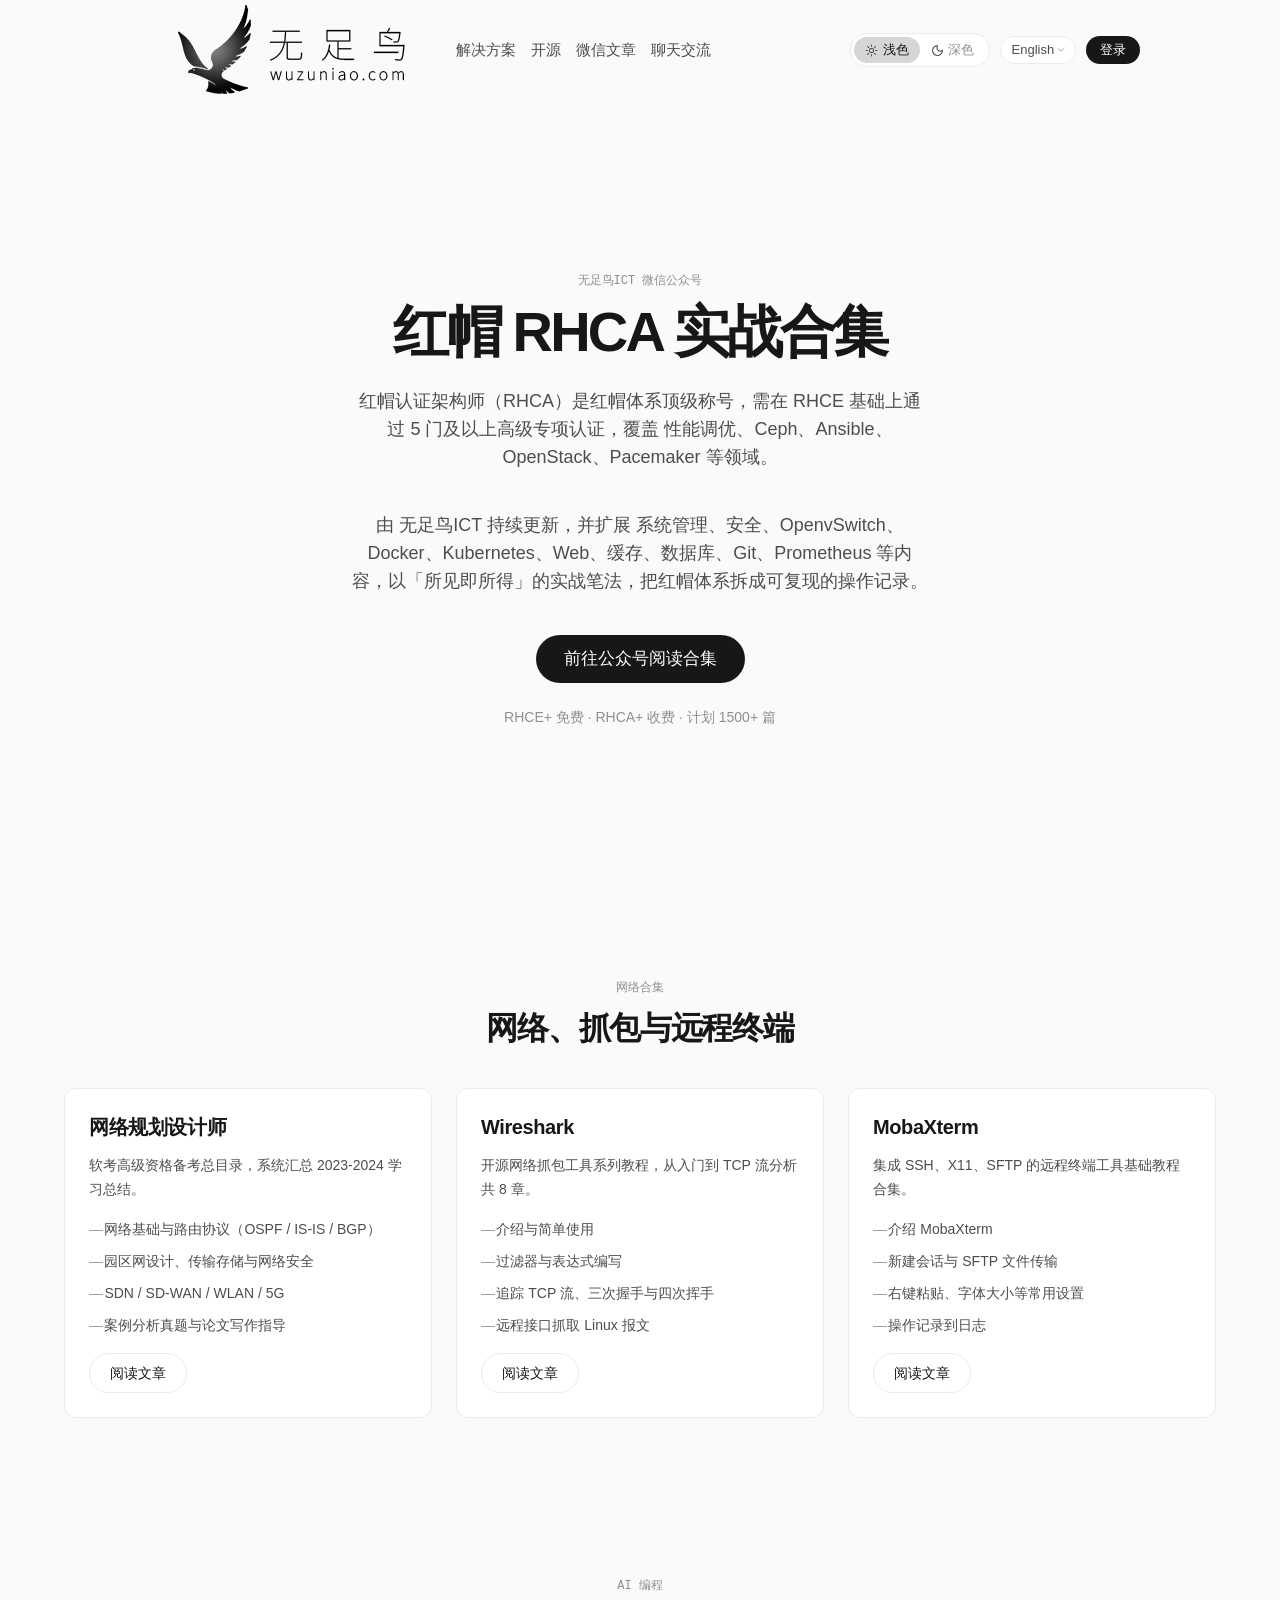
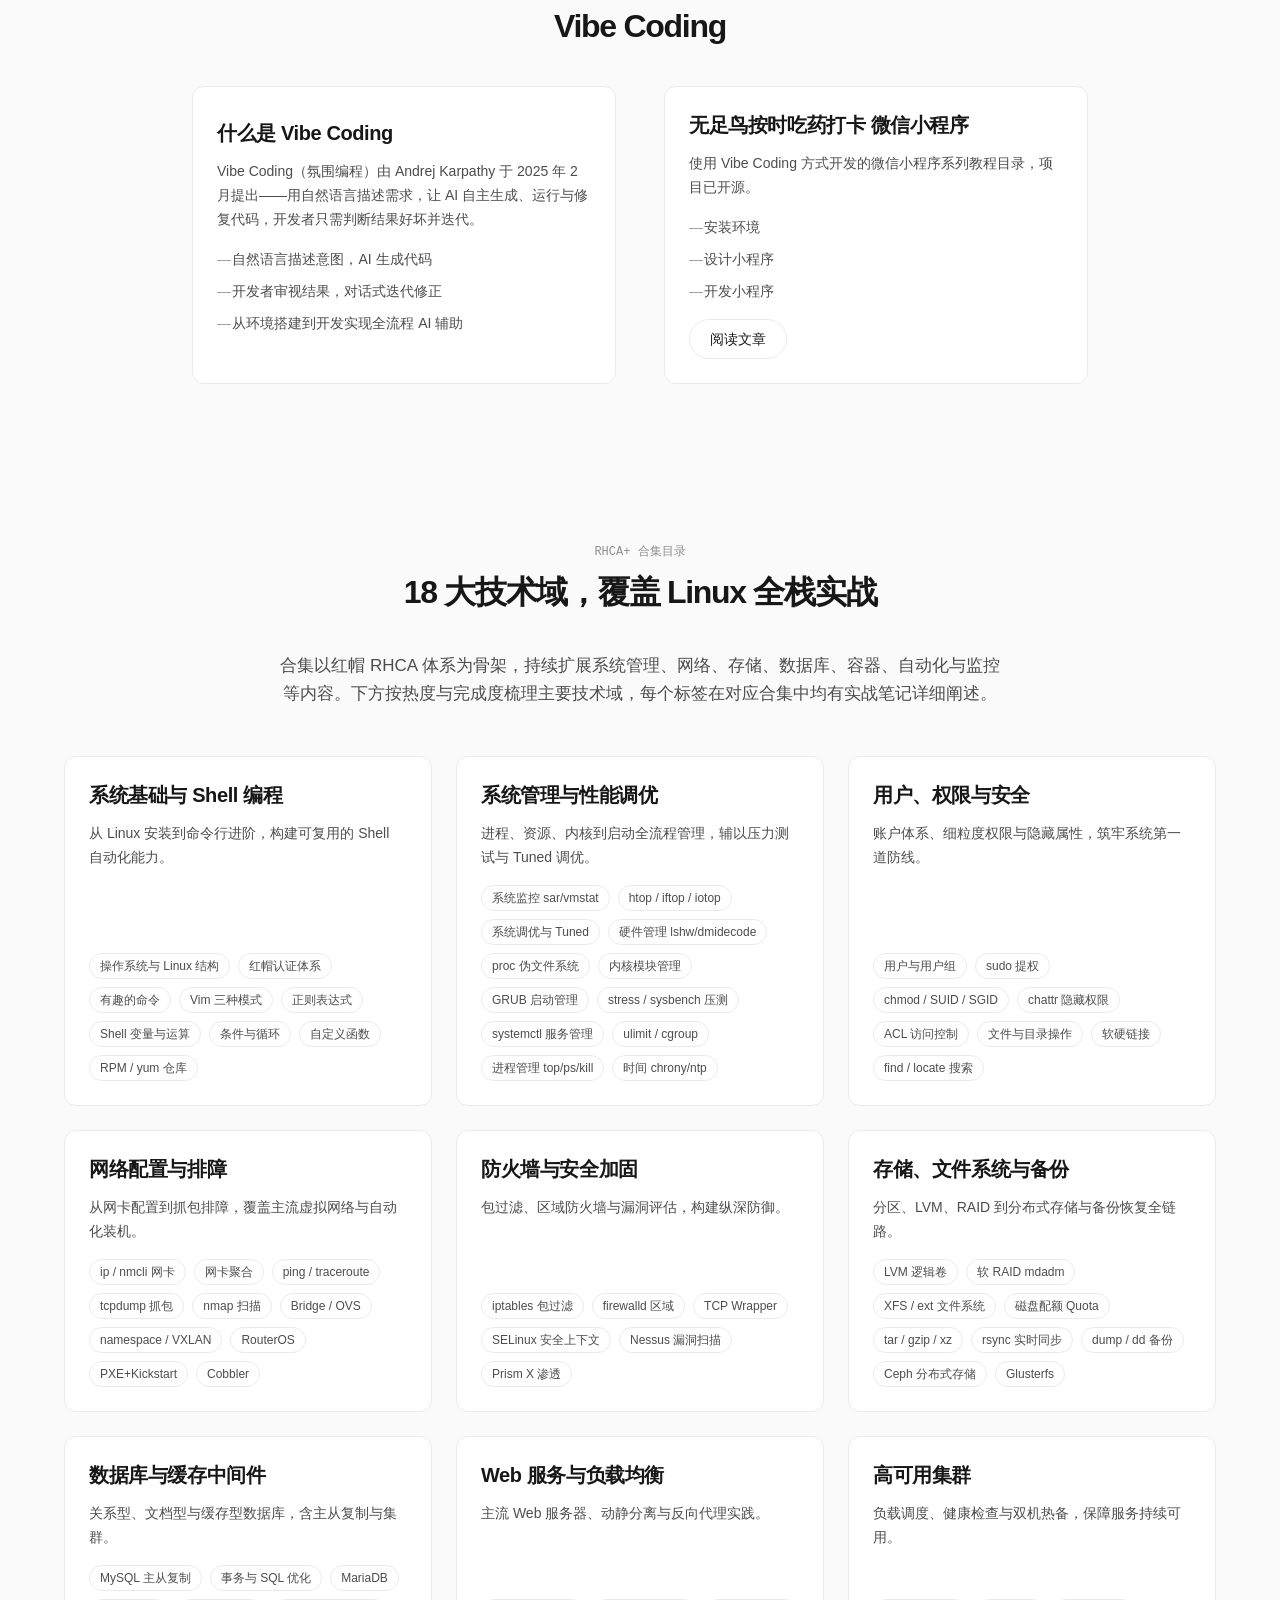
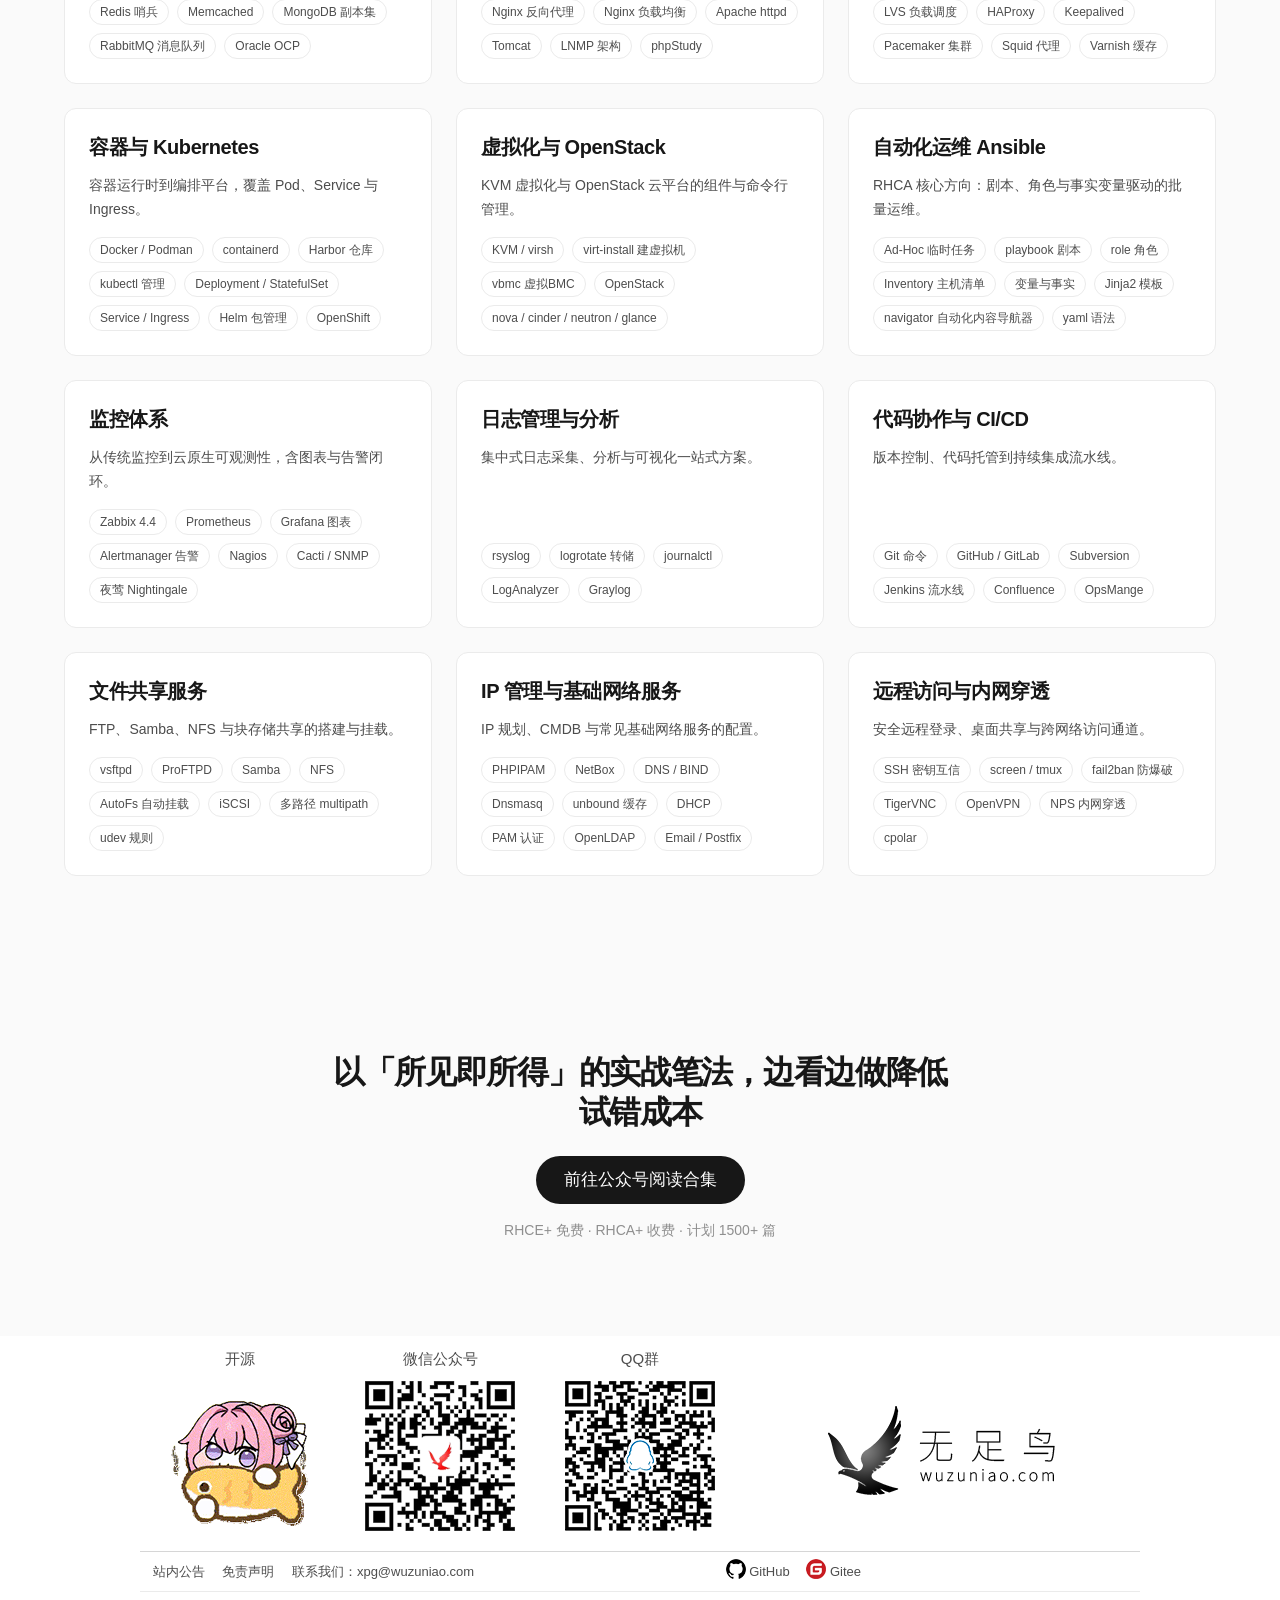
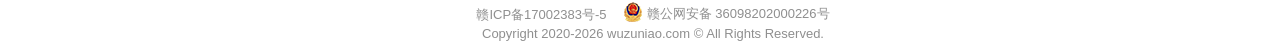
==== commit b6c357fa: "refactor: 将 CSS 类名从下划线改为连字符命名" ====
--- a/index.html
+++ b/index.html
@@ -4,6 +4,12 @@
   <meta charset="utf-8">
   <!-- 视觉区域与屏幕宽度一致 -->
   <meta name="viewport" content="width=device-width,initial-scale=1.0">
+  <!-- 搜索引擎收录校验 -->
+  <meta name="msvalidate.01" content="FA96202AFDAE1D42F6446FD426A09C89" />
+  <meta name="baidu-site-verification" content="codeva-rsf2827l8A" />
+  <meta name="360-site-verification" content="19813ccf8914c4d8591ff98b8799d454" />
+  <meta name="sogou_site_verification" content="lUFkTDWKH3" />
+  <meta name="bytedance-verification-code" content="N4dNx7xvxJeEQ9qt2UD/" />
   <!-- SEO 基础元信息 -->
   <title data-en="Red Hat RHCA Notes & Tutorials · Networking · Wireshark · Vibe Coding - Wuzuniao" data-hant="紅帽 RHCA 筆記教學·網路·Wireshark·Vibe Coding - 無足鳥">红帽 RHCA 笔记教程·网络·Wireshark·Vibe Coding - 无足鸟</title>
   <meta name="description" data-en="Wuzuniao (wuzuniao.com)'s WeChat Official Account, Wuzuniao ICT, focuses on Red Hat RHCA note tutorials, systematically organizing Linux operations, network planning and troubleshooting, Wireshark packet analysis, and Vibe Coding into reproducible, hands-on operation records with a 'what you see is what you get' approach. RHCE-level content is free, with 1500+ articles planned." data-en-attr="content" data-hant-attr="無足鳥（wuzuniao.com）旗下 無足鳥ICT 微信公眾號，以「所見即所得」的實戰筆法，專注紅帽 RHCA 系列筆記教學，系統整理 Linux 維運、網路規劃與排除障礙、Wireshark 封包擷取分析、Vibe Coding 等可重現操作記錄，RHCE 級內容免費、計畫 1500+ 篇。" content="无足鸟（wuzuniao.com）旗下 无足鸟ICT 微信公众号，以「所见即所得」的实战笔法，专注红帽 RHCA 系列笔记教程，系统整理 Linux 运维、网络规划与排障、Wireshark 抓包分析、Vibe Coding 等可复现操作记录，RHCE 级内容免费、计划 1500+ 篇。">
@@ -149,19 +155,96 @@
               "@type": "Answer",
               "text": "以「所见即所得」的实战笔法撰写，把命令、现象与结果一并记录，强调可复现；RHCE 级别内容免费开放，计划累计 1500+ 篇，适合边看边练的 Linux 运维学习。"
             }
+          },
+          {
+            "@type": "Question",
+            "name": [
+              { "@language": "zh-CN", "@value": "无足鸟是什么？" },
+              { "@language": "zh-Hant", "@value": "無足鳥是什麼？" },
+              { "@language": "en", "@value": "What is Wuzuniao?" }
+            ],
+            "acceptedAnswer": {
+              "@type": "Answer",
+              "text": "无足鸟（wuzuniao.com）是技术分享品牌，旗下 无足鸟ICT 微信公众号（wuzuniao_com）专注红帽 RHCA 系列笔记教程，并覆盖网络规划、Wireshark 抓包分析与 Vibe Coding 等实战内容；以「所见即所得」的实战笔法，把 Linux 运维与红帽体系整理为可复现的操作记录，RHCE 级内容免费、计划累计 1500+ 篇。"
+            }
+          },
+          {
+            "@type": "Question",
+            "name": [
+              { "@language": "zh-CN", "@value": "无足鸟提供哪些 RHCA 教程？" },
+              { "@language": "zh-Hant", "@value": "無足鳥提供哪些 RHCA 教學？" },
+              { "@language": "en", "@value": "What RHCA tutorials does Wuzuniao offer?" }
+            ],
+            "acceptedAnswer": {
+              "@type": "Answer",
+              "text": "无足鸟ICT 以红帽 RHCA 体系为骨架，整理 18 大技术域的可复现操作笔记：系统基础与 Shell、系统管理与性能调优、用户权限与安全、网络配置与排障、防火墙与安全加固、存储与备份、数据库与缓存、Web 服务与负载均衡、高可用集群、容器与 Kubernetes、虚拟化与 OpenStack、Ansible 自动化、监控体系、日志管理、代码协作与 CI/CD、文件共享、IP 管理与核心网络服务、远程访问与内网穿透；RHCE 级内容免费、RHCA 级收费，计划累计 1500+ 篇。"
+            }
+          },
+          {
+            "@type": "Question",
+            "name": [
+              { "@language": "zh-CN", "@value": "什么是网络抓包？" },
+              { "@language": "zh-Hant", "@value": "什麼是網路抓包？" },
+              { "@language": "en", "@value": "What is network packet capture?" }
+            ],
+            "acceptedAnswer": {
+              "@type": "Answer",
+              "text": "网络抓包（Packet Capture）是指通过工具截获并分析在网络链路中传输的数据包，用于排查网络故障、理解协议交互与安全分析。常用工具有 Wireshark（图形化抓包与协议解析）与 tcpdump（命令行抓包）等；无足鸟ICT 提供从入门到 TCP 流分析共 8 章的 Wireshark 系列教程。"
+            }
+          },
+          {
+            "@type": "Question",
+            "name": [
+              { "@language": "zh-CN", "@value": "Wireshark 是什么？无足鸟有哪些 Wireshark 教程？" },
+              { "@language": "zh-Hant", "@value": "Wireshark 是什麼？無足鳥有哪些 Wireshark 教學？" },
+              { "@language": "en", "@value": "What is Wireshark? What Wireshark tutorials does Wuzuniao offer?" }
+            ],
+            "acceptedAnswer": {
+              "@type": "Answer",
+              "text": "Wireshark 是开源的网络数据包抓取与分析工具，可从入门到 TCP 流分析系统学习。无足鸟ICT 的 Wireshark 系列教程共 8 章，覆盖介绍与简单使用、过滤器与表达式编写、追踪 TCP 流（三次握手与四次挥手）、远程接口抓取 Linux 报文等实战内容。"
+            }
+          },
+          {
+            "@type": "Question",
+            "name": [
+              { "@language": "zh-CN", "@value": "有哪些常用的 SSH 远程工具？" },
+              { "@language": "zh-Hant", "@value": "有哪些常用的 SSH 遠端工具？" },
+              { "@language": "en", "@value": "What are common SSH remote tools?" }
+            ],
+            "acceptedAnswer": {
+              "@type": "Answer",
+              "text": "常用的 SSH 远程登录与运维工具包括 MobaXterm（集成 SSH、X11、SFTP 的远程终端）、OpenSSH（命令行 ssh 客户端）、TigerVNC（远程桌面）等；无足鸟ICT 提供 MobaXterm 基础教程合集，讲解会话创建、SFTP 传输、常用设置与操作日志。"
+            }
+          },
+          {
+            "@type": "Question",
+            "name": [
+              { "@language": "zh-CN", "@value": "MobaXterm 是什么？" },
+              { "@language": "zh-Hant", "@value": "MobaXterm 是什麼？" },
+              { "@language": "en", "@value": "What is MobaXterm?" }
+            ],
+            "acceptedAnswer": {
+              "@type": "Answer",
+              "text": "MobaXterm 是一款集成了 SSH、X11 转发与 SFTP 文件传输的远程终端工具，适合在 Windows 下连接与管理 Linux 服务器。无足鸟ICT 提供其基础教程合集，涵盖 MobaXterm 介绍、新建会话与 SFTP 文件传输、右键粘贴与字体大小等常用设置、操作记录到日志等内容。"
+            }
+          },
+          {
+            "@type": "Question",
+            "name": [
+              { "@language": "zh-CN", "@value": "什么是 Vibe Coding？" },
+              { "@language": "zh-Hant", "@value": "什麼是 Vibe Coding？" },
+              { "@language": "en", "@value": "What is Vibe Coding?" }
+            ],
+            "acceptedAnswer": {
+              "@type": "Answer",
+              "text": "Vibe Coding（氛围编程）由 Andrej Karpathy 于 2025 年 2 月提出，指用自然语言描述需求，让 AI 自主生成、运行与修复代码，开发者只判断结果好坏并对话式迭代。无足鸟ICT 提供以 Vibe Coding 方式开发的「无足鸟按时吃药打卡」微信小程序系列教程，项目已开源。"
+            }
           }
         ]
       }
     ]
   }
   </script>
-  <!-- 搜索引擎收录校验 -->
-  <meta name="msvalidate.01" content="FA96202AFDAE1D42F6446FD426A09C89" />
-  <meta name="baidu-site-verification" content="codeva-rsf2827l8A" />
-  <meta name="360-site-verification" content="19813ccf8914c4d8591ff98b8799d454" />
-  <meta name="sogou_site_verification" content="lUFkTDWKH3" />
-  <meta name="bytedance-verification-code" content="N4dNx7xvxJeEQ9qt2UD/" />
-  <meta name="shenma-site-verification" content="98d37add5982c76603ad2c9ddd2eb2a0_1784354358">
 </head>
 
 <body>
@@ -178,56 +261,56 @@
   <main class="v-main">
     <!-- Hero：左合集介绍 + 右红帽 RHCA 认证卡片（已移除右侧渐变） -->
     <section class="hero">
-      <div class="hero_inner">
+      <div class="hero-inner">
         <p class="eyebrow" data-en="Wuzuniao ICT · WeChat Official Account" data-hant="無足鳥ICT 微信公眾號">无足鸟ICT 微信公众号</p>
-        <h1 class="hero_title" data-en="Red Hat RHCA Hands-on Collection" data-hant="紅帽 RHCA 實戰合集">红帽 RHCA 实战合集</h1>
-        <p class="hero_lead" data-en="Red Hat Certified Architect (RHCA) is the top-level title in the Red Hat certification system. It requires passing 5 or more advanced specialty certifications beyond RHCE, covering performance tuning, Ceph, Ansible, OpenStack, Pacemaker, and more." data-hant="紅帽認證架構師（RHCA）是紅帽體系頂級稱號，需在 RHCE 基礎上通過 5 門及以上高級專項認證，覆蓋 效能調校、Ceph、Ansible、OpenStack、Pacemaker 等領域。">红帽认证架构师（RHCA）是红帽体系顶级称号，需在 RHCE 基础上通过 5 门及以上高级专项认证，覆盖 性能调优、Ceph、Ansible、OpenStack、Pacemaker 等领域。</p>
-		<p class="hero_lead" data-en="Continuously updated by Wuzuniao ICT, it expands into system administration, security, OpenvSwitch, Docker, Kubernetes, web, caching, databases, Git, Prometheus, and more—breaking the Red Hat system down into reproducible, hands-on operation records with a 'what you see is what you get' practical approach." data-hant="由 無足鳥ICT 持續更新，並擴展 系統管理、安全、OpenvSwitch、Docker、Kubernetes、Web、快取、資料庫、Git、Prometheus 等內容，以「所見即所得」的實戰筆法，把紅帽體系拆成可重現的操作記錄。">由 无足鸟ICT 持续更新，并扩展 系统管理、安全、OpenvSwitch、Docker、Kubernetes、Web、缓存、数据库、Git、Prometheus 等内容，以「所见即所得」的实战笔法，把红帽体系拆成可复现的操作记录。</p>
-        <div class="hero_actions">
-          <a class="btn btn_primary" href="https://mp.weixin.qq.com/mp/appmsgalbum?__biz=MzIwNTgxMTIwMg==&action=getalbum&album_id=4210020438417866766#wechat_redirect" target="_blank" rel="noopener" data-en="Read the Collection on WeChat Official Account" data-hant="前往公眾號閱讀合集">前往公众号阅读合集</a>
+        <h1 class="hero-title" data-en="Red Hat RHCA Hands-on Collection" data-hant="紅帽 RHCA 實戰合集">红帽 RHCA 实战合集</h1>
+        <p class="hero-lead" data-en="Red Hat Certified Architect (RHCA) is the top-level title in the Red Hat certification system. It requires passing 5 or more advanced specialty certifications beyond RHCE, covering performance tuning, Ceph, Ansible, OpenStack, Pacemaker, and more." data-hant="紅帽認證架構師（RHCA）是紅帽體系頂級稱號，需在 RHCE 基礎上通過 5 門及以上高級專項認證，覆蓋 效能調校、Ceph、Ansible、OpenStack、Pacemaker 等領域。">红帽认证架构师（RHCA）是红帽体系顶级称号，需在 RHCE 基础上通过 5 门及以上高级专项认证，覆盖 性能调优、Ceph、Ansible、OpenStack、Pacemaker 等领域。</p>
+		<p class="hero-lead" data-en="Continuously updated by Wuzuniao ICT, it expands into system administration, security, OpenvSwitch, Docker, Kubernetes, web, caching, databases, Git, Prometheus, and more—breaking the Red Hat system down into reproducible, hands-on operation records with a 'what you see is what you get' practical approach." data-hant="由 無足鳥ICT 持續更新，並擴展 系統管理、安全、OpenvSwitch、Docker、Kubernetes、Web、快取、資料庫、Git、Prometheus 等內容，以「所見即所得」的實戰筆法，把紅帽體系拆成可重現的操作記錄。">由 无足鸟ICT 持续更新，并扩展 系统管理、安全、OpenvSwitch、Docker、Kubernetes、Web、缓存、数据库、Git、Prometheus 等内容，以「所见即所得」的实战笔法，把红帽体系拆成可复现的操作记录。</p>
+        <div class="hero-actions">
+          <a class="btn btn-primary" href="https://mp.weixin.qq.com/mp/appmsgalbum?__biz=MzIwNTgxMTIwMg==&action=getalbum&album_id=4210020438417866766#wechat_redirect" target="_blank" rel="noopener" data-en="Read the Collection on WeChat Official Account" data-hant="前往公眾號閱讀合集">前往公众号阅读合集</a>
         </div>
-        <p class="hero_note" data-en="RHCE+ free · RHCA+ paid · 1500+ articles planned" data-hant="RHCE+ 免費 · RHCA+ 收費 · 計畫 1500+ 篇">RHCE+ 免费 · RHCA+ 收费 · 计划 1500+ 篇</p>
+        <p class="hero-note" data-en="RHCE+ free · RHCA+ paid · 1500+ articles planned" data-hant="RHCE+ 免費 · RHCA+ 收費 · 計畫 1500+ 篇">RHCE+ 免费 · RHCA+ 收费 · 计划 1500+ 篇</p>
       </div>
     </section>
 
     <!-- 网络合集：一屏介绍网络规划设计师 / Wireshark / MobaXterm（链接取自 header） -->
     <section class="screen network">
-      <div class="screen_inner">
+      <div class="screen-inner">
         <p class="eyebrow" data-en="Network Collection" data-hant="網路合集">网络合集</p>
-        <h2 class="section_title" data-en="Networking, Packet Capture & Remote Terminal" data-hant="網路、封包擷取與遠端終端機">网络、抓包与远程终端</h2>
-        <div class="network_grid">
-          <article class="feature_card">
-            <h3 class="card_title" data-en="Network Planning Designer" data-hant="網路規劃設計師">网络规划设计师</h3>
-            <p class="card_desc" data-en="A master directory for the senior-level exam prep, systematically summarizing study notes from 2023–2024." data-hant="軟考高級資格備考總目錄，系統彙整 2023-2024 學習總結。">软考高级资格备考总目录，系统汇总 2023-2024 学习总结。</p>
-            <ul class="card_list">
+        <h2 class="section-title" data-en="Networking, Packet Capture & Remote Terminal" data-hant="網路、封包擷取與遠端終端機">网络、抓包与远程终端</h2>
+        <div class="network-grid">
+          <article class="feature-card">
+            <h3 class="card-title" data-en="Network Planning Designer" data-hant="網路規劃設計師">网络规划设计师</h3>
+            <p class="card-desc" data-en="A master directory for the senior-level exam prep, systematically summarizing study notes from 2023–2024." data-hant="軟考高級資格備考總目錄，系統彙整 2023-2024 學習總結。">软考高级资格备考总目录，系统汇总 2023-2024 学习总结。</p>
+            <ul class="card-list">
               <li data-en="Network fundamentals & routing protocols (OSPF / IS-IS / BGP)" data-hant="網路基礎與路由協定（OSPF / IS-IS / BGP）">网络基础与路由协议（OSPF / IS-IS / BGP）</li>
               <li data-en="Campus network design, transmission & storage, and network security" data-hant="校園網設計、傳輸儲存與網路安全">园区网设计、传输存储与网络安全</li>
               <li data-en="SDN / SD-WAN / WLAN / 5G" data-hant="SDN / SD-WAN / WLAN / 5G">SDN / SD-WAN / WLAN / 5G</li>
               <li data-en="Case-analysis past papers & thesis writing guidance" data-hant="案例分析歷屆試題與論文寫作指導">案例分析真题与论文写作指导</li>
             </ul>
-            <a class="card_btn" href="https://mp.weixin.qq.com/s/K5BwdoOtZCsrrGlfVU-CbQ" target="_blank" rel="noopener" data-en="Read Article" data-hant="閱讀文章">阅读文章</a>
-          </article>
-          <article class="feature_card">
-            <h3 class="card_title">Wireshark</h3>
-            <p class="card_desc" data-en="A tutorial series for the open-source network packet capture tool, from getting started to TCP stream analysis, in 8 chapters." data-hant="開源網路封包擷取工具系列教學，從入門到 TCP 流分析共 8 章。">开源网络抓包工具系列教程，从入门到 TCP 流分析共 8 章。</p>
-            <ul class="card_list">
+            <a class="card-btn" href="https://mp.weixin.qq.com/s/K5BwdoOtZCsrrGlfVU-CbQ" target="_blank" rel="noopener" data-en="Read Article" data-hant="閱讀文章">阅读文章</a>
+          </article>
+          <article class="feature-card">
+            <h3 class="card-title">Wireshark</h3>
+            <p class="card-desc" data-en="A tutorial series for the open-source network packet capture tool, from getting started to TCP stream analysis, in 8 chapters." data-hant="開源網路封包擷取工具系列教學，從入門到 TCP 流分析共 8 章。">开源网络抓包工具系列教程，从入门到 TCP 流分析共 8 章。</p>
+            <ul class="card-list">
               <li data-en="Introduction & basic usage" data-hant="介紹與簡單使用">介绍与简单使用</li>
               <li data-en="Filters & expression writing" data-hant="過濾器與表達式撰寫">过滤器与表达式编写</li>
               <li data-en="Following TCP streams, the three-way handshake & four-way handshake" data-hant="追蹤 TCP 流、三向交握與四向交握">追踪 TCP 流、三次握手与四次挥手</li>
               <li data-en="Capturing Linux packets from a remote interface" data-hant="遠端接口抓取 Linux 封包">远程接口抓取 Linux 报文</li>
             </ul>
-            <a class="card_btn" href="https://mp.weixin.qq.com/s/LCWTZ2NWtaWwFm90bWdZfg" target="_blank" rel="noopener" data-en="Read Article" data-hant="閱讀文章">阅读文章</a>
-          </article>
-          <article class="feature_card">
-            <h3 class="card_title">MobaXterm</h3>
-            <p class="card_desc" data-en="A beginner tutorial collection for the remote terminal tool integrating SSH, X11, and SFTP." data-hant="集成 SSH、X11、SFTP 的遠端終端機工具基礎教學合集。">集成 SSH、X11、SFTP 的远程终端工具基础教程合集。</p>
-            <ul class="card_list">
+            <a class="card-btn" href="https://mp.weixin.qq.com/s/LCWTZ2NWtaWwFm90bWdZfg" target="_blank" rel="noopener" data-en="Read Article" data-hant="閱讀文章">阅读文章</a>
+          </article>
+          <article class="feature-card">
+            <h3 class="card-title">MobaXterm</h3>
+            <p class="card-desc" data-en="A beginner tutorial collection for the remote terminal tool integrating SSH, X11, and SFTP." data-hant="集成 SSH、X11、SFTP 的遠端終端機工具基礎教學合集。">集成 SSH、X11、SFTP 的远程终端工具基础教程合集。</p>
+            <ul class="card-list">
               <li data-en="Introducing MobaXterm" data-hant="介紹 MobaXterm">介绍 MobaXterm</li>
               <li data-en="Creating sessions & SFTP file transfer" data-hant="新建工作階段與 SFTP 文件傳輸">新建会话与 SFTP 文件传输</li>
               <li data-en="Common settings such as right-click paste and font size" data-hant="右鍵貼上、字型大小等常用設定">右键粘贴、字体大小等常用设置</li>
               <li data-en="Logging operation records" data-hant="操作記錄到日誌">操作记录到日志</li>
             </ul>
-            <a class="card_btn" href="https://mp.weixin.qq.com/s/W7i8NNIwKmfMVIdGjx8JfA" target="_blank" rel="noopener" data-en="Read Article" data-hant="閱讀文章">阅读文章</a>
+            <a class="card-btn" href="https://mp.weixin.qq.com/s/W7i8NNIwKmfMVIdGjx8JfA" target="_blank" rel="noopener" data-en="Read Article" data-hant="閱讀文章">阅读文章</a>
           </article>
         </div>
       </div>
@@ -235,28 +318,28 @@
 
     <!-- Vibe Coding：一屏展示（链接取自 header） -->
     <section class="screen vibe">
-      <div class="screen_inner">
+      <div class="screen-inner">
         <p class="eyebrow" data-en="AI Coding" data-hant="AI 程式設計">AI 编程</p>
-        <h2 class="section_title">Vibe Coding</h2>
-        <div class="vibe_grid">
-          <div class="vibe_concept">
-            <h3 class="card_title" data-en="What Is Vibe Coding" data-hant="什麼是 Vibe Coding">什么是 Vibe Coding</h3>
-            <p class="card_desc" data-en="Vibe Coding was proposed by Andrej Karpathy in February 2025—describe requirements in natural language and let AI autonomously generate, run, and fix code, while the developer only judges whether the result is good and iterates." data-hant="Vibe Coding（氛圍程式設計）由 Andrej Karpathy 於 2025 年 2 月提出——用自然語言描述需求，讓 AI 自主生成、運行與修復程式碼，開發者只需判斷結果好壞並迭代。">Vibe Coding（氛围编程）由 Andrej Karpathy 于 2025 年 2 月提出——用自然语言描述需求，让 AI 自主生成、运行与修复代码，开发者只需判断结果好坏并迭代。</p>
-            <ul class="card_list">
+        <h2 class="section-title">Vibe Coding</h2>
+        <div class="vibe-grid">
+          <div class="vibe-concept">
+            <h3 class="card-title" data-en="What Is Vibe Coding" data-hant="什麼是 Vibe Coding">什么是 Vibe Coding</h3>
+            <p class="card-desc" data-en="Vibe Coding was proposed by Andrej Karpathy in February 2025—describe requirements in natural language and let AI autonomously generate, run, and fix code, while the developer only judges whether the result is good and iterates." data-hant="Vibe Coding（氛圍程式設計）由 Andrej Karpathy 於 2025 年 2 月提出——用自然語言描述需求，讓 AI 自主生成、運行與修復程式碼，開發者只需判斷結果好壞並迭代。">Vibe Coding（氛围编程）由 Andrej Karpathy 于 2025 年 2 月提出——用自然语言描述需求，让 AI 自主生成、运行与修复代码，开发者只需判断结果好坏并迭代。</p>
+            <ul class="card-list">
               <li data-en="Describe intent in natural language; AI generates code" data-hant="自然語言描述意圖，AI 生成程式碼">自然语言描述意图，AI 生成代码</li>
               <li data-en="Developer reviews results and iterates through dialogue" data-hant="開發者審視結果，對話式迭代修正">开发者审视结果，对话式迭代修正</li>
               <li data-en="Full-process AI assistance from environment setup to development" data-hant="從環境搭建到開發實現全流程 AI 輔助">从环境搭建到开发实现全流程 AI 辅助</li>
             </ul>
           </div>
-          <article class="feature_card">
-            <h3 class="card_title" data-en="Wuzuniao Take-Medicine-on-Time Check-in WeChat Mini Program" data-hant="無足鳥按時吃藥打卡 微信小程序">无足鸟按时吃药打卡 微信小程序</h3>
-            <p class="card_desc" data-en="A tutorial index series for the WeChat Mini Program developed with Vibe Coding; the project is open source." data-hant="使用 Vibe Coding 方式開發的微信小程序系列教學目錄，專案已開源。">使用 Vibe Coding 方式开发的微信小程序系列教程目录，项目已开源。</p>
-            <ul class="card_list">
+          <article class="feature-card">
+            <h3 class="card-title" data-en="Wuzuniao Take-Medicine-on-Time Check-in WeChat Mini Program" data-hant="無足鳥按時吃藥打卡 微信小程序">无足鸟按时吃药打卡 微信小程序</h3>
+            <p class="card-desc" data-en="A tutorial index series for the WeChat Mini Program developed with Vibe Coding; the project is open source." data-hant="使用 Vibe Coding 方式開發的微信小程序系列教學目錄，專案已開源。">使用 Vibe Coding 方式开发的微信小程序系列教程目录，项目已开源。</p>
+            <ul class="card-list">
               <li data-en="Set up the environment" data-hant="安裝環境">安装环境</li>
               <li data-en="Design the Mini Program" data-hant="設計小程序">设计小程序</li>
               <li data-en="Develop the Mini Program" data-hant="開發小程序">开发小程序</li>
             </ul>
-            <a class="card_btn" href="https://mp.weixin.qq.com/s/kT6fiaZKdSvElfv_uc-3Ow" target="_blank" rel="noopener" data-en="Read Article" data-hant="閱讀文章">阅读文章</a>
+            <a class="card-btn" href="https://mp.weixin.qq.com/s/kT6fiaZKdSvElfv_uc-3Ow" target="_blank" rel="noopener" data-en="Read Article" data-hant="閱讀文章">阅读文章</a>
           </article>
         </div>
       </div>
@@ -264,254 +347,254 @@
 
     <!-- RHCA+ 合集目录：基于 tree.txt，按网络热度 / 内容完善度归类展示 -->
     <section class="catalog">
-      <div class="catalog_inner">
+      <div class="catalog-inner">
         <p class="eyebrow" data-en="RHCA+ Collection Catalog" data-hant="RHCA+ 合集目錄">RHCA+ 合集目录</p>
-        <h2 class="section_title" data-en="18 Technical Domains Covering the Full Linux Stack" data-hant="18 大技術域，覆蓋 Linux 全端實戰">18 大技术域，覆盖 Linux 全栈实战</h2>
-        <p class="catalog_lead" data-en="Built on the Red Hat RHCA framework, the collection continuously expands into system administration, networking, storage, databases, containers, automation, and monitoring. The main technical domains below are organized by popularity and completion status; each tag is detailed with hands-on notes within its corresponding collection." data-hant="合集以紅帽 RHCA 體系為骨架，持續擴展系統管理、網路、儲存、資料庫、容器、自動化與監控等內容。下方按熱度與完成度梳理主要技術域，每個標籤在對應合集中均有實戰筆記詳細闡述。">合集以红帽 RHCA 体系为骨架，持续扩展系统管理、网络、存储、数据库、容器、自动化与监控等内容。下方按热度与完成度梳理主要技术域，每个标签在对应合集中均有实战笔记详细阐述。</p>
-        <div class="catalog_grid">
-          <article class="catalog_card">
-            <h3 class="catalog_card_title" data-en="System Basics & Shell Scripting" data-hant="系統基礎與 Shell 程式設計">系统基础与 Shell 编程</h3>
-            <p class="catalog_card_desc" data-en="From Linux installation to command-line mastery, building reusable Shell automation skills." data-hant="從 Linux 安裝到命令列進階，構建可重用的 Shell 自動化能力。">从 Linux 安装到命令行进阶，构建可复用的 Shell 自动化能力。</p>
-            <ul class="catalog_tags">
-              <li class="catalog_tag" data-en="Operating System & Linux Architecture" data-hant="作業系統與 Linux 結構">操作系统与 Linux 结构</li>
-              <li class="catalog_tag" data-en="Red Hat Certification System" data-hant="紅帽認證體系">红帽认证体系</li>
-              <li class="catalog_tag" data-en="Fun Commands" data-hant="有趣的命令">有趣的命令</li>
-              <li class="catalog_tag" data-en="Vim Three Modes" data-hant="Vim 三種模式">Vim 三种模式</li>
-              <li class="catalog_tag" data-en="Regular Expressions" data-hant="正規表示式">正则表达式</li>
-              <li class="catalog_tag" data-en="Shell Variables & Arithmetic" data-hant="Shell 變數與運算">Shell 变量与运算</li>
-              <li class="catalog_tag" data-en="Conditionals & Loops" data-hant="條件與迴圈">条件与循环</li>
-              <li class="catalog_tag" data-en="Custom Functions" data-hant="自訂函式">自定义函数</li>
-              <li class="catalog_tag" data-en="RPM / yum Repositories" data-hant="RPM / yum 儲存庫">RPM / yum 仓库</li>
-            </ul>
-          </article>
-          <article class="catalog_card">
-            <h3 class="catalog_card_title" data-en="System Administration & Performance Tuning" data-hant="系統管理與效能調校">系统管理与性能调优</h3>
-            <p class="catalog_card_desc" data-en="End-to-end management from processes, resources, and kernel to boot, supplemented by stress testing and Tuned tuning." data-hant="行程、資源、核心到啟動全流程管理，輔以壓力測試與 Tuned 調校。">进程、资源、内核到启动全流程管理，辅以压力测试与 Tuned 调优。</p>
-            <ul class="catalog_tags">
-              <li class="catalog_tag" data-en="System Monitoring sar/vmstat" data-hant="系統監控 sar/vmstat">系统监控 sar/vmstat</li>
-              <li class="catalog_tag">htop / iftop / iotop</li>
-              <li class="catalog_tag" data-en="System Tuning & Tuned" data-hant="系統調校與 Tuned">系统调优与 Tuned</li>
-              <li class="catalog_tag" data-en="Hardware Management lshw/dmidecode" data-hant="硬體管理 lshw/dmidecode">硬件管理 lshw/dmidecode</li>
-              <li class="catalog_tag" data-en="proc Pseudo-Filesystem" data-hant="proc 偽檔案系統">proc 伪文件系统</li>
-              <li class="catalog_tag" data-en="Kernel Module Management" data-hant="核心模組管理">内核模块管理</li>
-              <li class="catalog_tag" data-en="GRUB Boot Management" data-hant="GRUB 開機管理">GRUB 启动管理</li>
-              <li class="catalog_tag" data-en="stress / sysbench Load Testing" data-hant="stress / sysbench 壓力測試">stress / sysbench 压测</li>
-              <li class="catalog_tag" data-en="systemctl Service Management" data-hant="systemctl 服務管理">systemctl 服务管理</li>
-              <li class="catalog_tag">ulimit / cgroup</li>
-              <li class="catalog_tag" data-en="Process Management top/ps/kill" data-hant="行程管理 top/ps/kill">进程管理 top/ps/kill</li>
-              <li class="catalog_tag" data-en="Time chrony/ntp" data-hant="時間 chrony/ntp">时间 chrony/ntp</li>
-            </ul>
-          </article>
-          <article class="catalog_card">
-            <h3 class="catalog_card_title" data-en="Users, Permissions & Security" data-hant="使用者、權限與安全">用户、权限与安全</h3>
-            <p class="catalog_card_desc" data-en="Account system, fine-grained permissions, and hidden attributes—building the system's first line of defense." data-hant="帳戶體系、細粒度權限與隱藏屬性，築牢系統第一道防線。">账户体系、细粒度权限与隐藏属性，筑牢系统第一道防线。</p>
-            <ul class="catalog_tags">
-              <li class="catalog_tag" data-en="Users & Groups" data-hant="使用者與使用者組">用户与用户组</li>
-              <li class="catalog_tag" data-en="Privilege Escalation with sudo" data-hant="sudo 提權">sudo 提权</li>
-              <li class="catalog_tag">chmod / SUID / SGID</li>
-              <li class="catalog_tag" data-en="chattr Hidden Permissions" data-hant="chattr 隱藏權限">chattr 隐藏权限</li>
-              <li class="catalog_tag" data-en="ACL Access Control" data-hant="ACL 存取控制">ACL 访问控制</li>
-              <li class="catalog_tag" data-en="File & Directory Operations" data-hant="文件與目錄操作">文件与目录操作</li>
-              <li class="catalog_tag" data-en="Soft & Hard Links" data-hant="軟硬連結">软硬链接</li>
-              <li class="catalog_tag" data-en="find / locate Search" data-hant="find / locate 搜尋">find / locate 搜索</li>
-            </ul>
-          </article>
-          <article class="catalog_card">
-            <h3 class="catalog_card_title" data-en="Network Configuration & Troubleshooting" data-hant="網路配置與排除障礙">网络配置与排障</h3>
-            <p class="catalog_card_desc" data-en="From network interface configuration to packet capture troubleshooting, covering mainstream virtual networks and automated provisioning." data-hant="從網路卡配置到封包擷取排除障礙，覆蓋主流虛擬網路與自動化安裝。">从网卡配置到抓包排障，覆盖主流虚拟网络与自动化装机。</p>
-            <ul class="catalog_tags">
-              <li class="catalog_tag" data-en="ip / nmcli Network Interfaces" data-hant="ip / nmcli 網路卡">ip / nmcli 网卡</li>
-              <li class="catalog_tag" data-en="NIC Bonding/Teaming" data-hant="網路卡聚合">网卡聚合</li>
-              <li class="catalog_tag">ping / traceroute</li>
-              <li class="catalog_tag" data-en="tcpdump Packet Capture" data-hant="tcpdump 封包擷取">tcpdump 抓包</li>
-              <li class="catalog_tag" data-en="nmap Scanning" data-hant="nmap 掃描">nmap 扫描</li>
-              <li class="catalog_tag">Bridge / OVS</li>
-              <li class="catalog_tag">namespace / VXLAN</li>
-              <li class="catalog_tag">RouterOS</li>
-              <li class="catalog_tag">PXE+Kickstart</li>
-              <li class="catalog_tag">Cobbler</li>
-            </ul>
-          </article>
-          <article class="catalog_card">
-            <h3 class="catalog_card_title" data-en="Firewall & Security Hardening" data-hant="防火牆與安全強化">防火墙与安全加固</h3>
-            <p class="catalog_card_desc" data-en="Packet filtering, zone-based firewalls, and vulnerability assessment—building defense in depth." data-hant="封包過濾、區域防火牆與漏洞評估，構建縱深防禦。">包过滤、区域防火墙与漏洞评估，构建纵深防御。</p>
-            <ul class="catalog_tags">
-              <li class="catalog_tag" data-en="iptables Packet Filtering" data-hant="iptables 封包過濾">iptables 包过滤</li>
-              <li class="catalog_tag" data-en="firewalld Zones" data-hant="firewalld 區域">firewalld 区域</li>
-              <li class="catalog_tag">TCP Wrapper</li>
-              <li class="catalog_tag" data-en="SELinux Security Context" data-hant="SELinux 安全上下文">SELinux 安全上下文</li>
-              <li class="catalog_tag" data-en="Nessus Vulnerability Scanning" data-hant="Nessus 漏洞掃描">Nessus 漏洞扫描</li>
-              <li class="catalog_tag" data-en="Prism X Penetration Testing" data-hant="Prism X 滲透">Prism X 渗透</li>
-            </ul>
-          </article>
-          <article class="catalog_card">
-            <h3 class="catalog_card_title" data-en="Storage, Filesystems & Backup" data-hant="儲存、檔案系統與備份">存储、文件系统与备份</h3>
-            <p class="catalog_card_desc" data-en="The full chain from partitioning, LVM, and RAID to distributed storage and backup/recovery." data-hant="分割區、LVM、RAID 到分散式儲存與備份還原全鏈路。">分区、LVM、RAID 到分布式存储与备份恢复全链路。</p>
-            <ul class="catalog_tags">
-              <li class="catalog_tag" data-en="LVM Logical Volumes" data-hant="LVM 邏輯磁碟區">LVM 逻辑卷</li>
-              <li class="catalog_tag" data-en="Software RAID mdadm" data-hant="軟 RAID mdadm">软 RAID mdadm</li>
-              <li class="catalog_tag" data-en="XFS / ext Filesystems" data-hant="XFS / ext 檔案系統">XFS / ext 文件系统</li>
-              <li class="catalog_tag" data-en="Disk Quota" data-hant="磁碟配額 Quota">磁盘配额 Quota</li>
-              <li class="catalog_tag">tar / gzip / xz</li>
-              <li class="catalog_tag" data-en="rsync Real-time Sync" data-hant="rsync 即時同步">rsync 实时同步</li>
-              <li class="catalog_tag" data-en="dump / dd Backup" data-hant="dump / dd 備份">dump / dd 备份</li>
-              <li class="catalog_tag" data-en="Ceph Distributed Storage" data-hant="Ceph 分散式儲存">Ceph 分布式存储</li>
-              <li class="catalog_tag">Glusterfs</li>
-            </ul>
-          </article>
-          <article class="catalog_card">
-            <h3 class="catalog_card_title" data-en="Databases & Caching Middleware" data-hant="資料庫與快取中介軟體">数据库与缓存中间件</h3>
-            <p class="catalog_card_desc" data-en="Relational, document, and cache databases, including master-slave replication and clusters." data-hant="關聯式、文件型與快取型資料庫，含主從複製與叢集。">关系型、文档型与缓存型数据库，含主从复制与集群。</p>
-            <ul class="catalog_tags">
-              <li class="catalog_tag" data-en="MySQL Master-Slave Replication" data-hant="MySQL 主從複製">MySQL 主从复制</li>
-              <li class="catalog_tag" data-en="Transactions & SQL Optimization" data-hant="交易與 SQL 最佳化">事务与 SQL 优化</li>
-              <li class="catalog_tag">MariaDB</li>
-              <li class="catalog_tag" data-en="Redis Sentinel" data-hant="Redis 哨兵">Redis 哨兵</li>
-              <li class="catalog_tag">Memcached</li>
-              <li class="catalog_tag" data-en="MongoDB Replica Set" data-hant="MongoDB 副本集">MongoDB 副本集</li>
-              <li class="catalog_tag" data-en="RabbitMQ Message Queue" data-hant="RabbitMQ 訊息佇列">RabbitMQ 消息队列</li>
-              <li class="catalog_tag">Oracle OCP</li>
-            </ul>
-          </article>
-          <article class="catalog_card">
-            <h3 class="catalog_card_title" data-en="Web Services & Load Balancing" data-hant="Web 服務與負載平衡">Web 服务与负载均衡</h3>
-            <p class="catalog_card_desc" data-en="Mainstream web servers, dynamic-static separation, and reverse proxy practices." data-hant="主流 Web 伺服器、動靜分離與反向代理實踐。">主流 Web 服务器、动静分离与反向代理实践。</p>
-            <ul class="catalog_tags">
-              <li class="catalog_tag" data-en="Nginx Reverse Proxy" data-hant="Nginx 反向代理">Nginx 反向代理</li>
-              <li class="catalog_tag" data-en="Nginx Load Balancing" data-hant="Nginx 負載平衡">Nginx 负载均衡</li>
-              <li class="catalog_tag">Apache httpd</li>
-              <li class="catalog_tag">Tomcat</li>
-              <li class="catalog_tag" data-en="LNMP Architecture" data-hant="LNMP 架構">LNMP 架构</li>
-              <li class="catalog_tag">phpStudy</li>
-            </ul>
-          </article>
-          <article class="catalog_card">
-            <h3 class="catalog_card_title" data-en="High Availability Clusters" data-hant="高可用性叢集">高可用集群</h3>
-            <p class="catalog_card_desc" data-en="Load scheduling, health checks, and dual-machine hot standby to keep services continuously available." data-hant="負載排程、健康檢查與雙機熱備，保障服務持續可用。">负载调度、健康检查与双机热备，保障服务持续可用。</p>
-            <ul class="catalog_tags">
-              <li class="catalog_tag" data-en="LVS Load Scheduling" data-hant="LVS 負載排程">LVS 负载调度</li>
-              <li class="catalog_tag">HAProxy</li>
-              <li class="catalog_tag">Keepalived</li>
-              <li class="catalog_tag" data-en="Pacemaker Cluster" data-hant="Pacemaker 叢集">Pacemaker 集群</li>
-              <li class="catalog_tag" data-en="Squid Proxy" data-hant="Squid 代理">Squid 代理</li>
-              <li class="catalog_tag" data-en="Varnish Cache" data-hant="Varnish 快取">Varnish 缓存</li>
-            </ul>
-          </article>
-          <article class="catalog_card">
-            <h3 class="catalog_card_title" data-en="Containers & Kubernetes" data-hant="容器與 Kubernetes">容器与 Kubernetes</h3>
-            <p class="catalog_card_desc" data-en="From container runtimes to orchestration platforms, covering Pods, Services, and Ingress." data-hant="容器執行時期到編排平台，覆蓋 Pod、Service 與 Ingress。">容器运行时到编排平台，覆盖 Pod、Service 与 Ingress。</p>
-            <ul class="catalog_tags">
-              <li class="catalog_tag">Docker / Podman</li>
-              <li class="catalog_tag">containerd</li>
-              <li class="catalog_tag" data-en="Harbor Registry" data-hant="Harbor 儲存庫">Harbor 仓库</li>
-              <li class="catalog_tag" data-en="kubectl Management" data-hant="kubectl 管理">kubectl 管理</li>
-              <li class="catalog_tag">Deployment / StatefulSet</li>
-              <li class="catalog_tag">Service / Ingress</li>
-              <li class="catalog_tag" data-en="Helm Package Management" data-hant="Helm 包管理">Helm 包管理</li>
-              <li class="catalog_tag">OpenShift</li>
-            </ul>
-          </article>
-          <article class="catalog_card">
-            <h3 class="catalog_card_title" data-en="Virtualization & OpenStack" data-hant="虛擬化與 OpenStack">虚拟化与 OpenStack</h3>
-            <p class="catalog_card_desc" data-en="Component and command-line management of KVM virtualization and the OpenStack cloud platform." data-hant="KVM 虛擬化與 OpenStack 雲端平台的元件與命令列管理。">KVM 虚拟化与 OpenStack 云平台的组件与命令行管理。</p>
-            <ul class="catalog_tags">
-              <li class="catalog_tag">KVM / virsh</li>
-              <li class="catalog_tag" data-en="virt-install VM Creation" data-hant="virt-install 建虛擬機">virt-install 建虚拟机</li>
-              <li class="catalog_tag" data-en="vbmc Virtual BMC" data-hant="vbmc 虛擬BMC">vbmc 虚拟BMC</li>
-              <li class="catalog_tag">OpenStack</li>
-              <li class="catalog_tag">nova / cinder / neutron / glance</li>
-            </ul>
-          </article>
-          <article class="catalog_card">
-            <h3 class="catalog_card_title" data-en="Automated Operations with Ansible" data-hant="自動化維運 Ansible">自动化运维 Ansible</h3>
-            <p class="catalog_card_desc" data-en="A core RHCA track: playbooks, roles, and fact/variable-driven batch operations." data-hant="RHCA 核心方向：劇本、角色與事實變數驅動的批次維運。">RHCA 核心方向：剧本、角色与事实变量驱动的批量运维。</p>
-            <ul class="catalog_tags">
-              <li class="catalog_tag" data-en="Ad-Hoc Tasks" data-hant="Ad-Hoc 臨時任務">Ad-Hoc 临时任务</li>
-              <li class="catalog_tag" data-en="Playbooks" data-hant="playbook 劇本">playbook 剧本</li>
-              <li class="catalog_tag" data-en="Roles" data-hant="role 角色">role 角色</li>
-              <li class="catalog_tag" data-en="Inventory Host List" data-hant="Inventory 主機清單">Inventory 主机清单</li>
-              <li class="catalog_tag" data-en="Variables & Facts" data-hant="變數與事實">变量与事实</li>
-              <li class="catalog_tag" data-en="Jinja2 Templates" data-hant="Jinja2 範本">Jinja2 模板</li>
-              <li class="catalog_tag" data-en="navigator Automation Content Navigator" data-hant="navigator 自動化內容導覽器">navigator 自动化内容导航器</li>
-              <li class="catalog_tag" data-en="YAML Syntax" data-hant="yaml 語法">yaml 语法</li>
-            </ul>
-          </article>
-          <article class="catalog_card">
-            <h3 class="catalog_card_title" data-en="Monitoring System" data-hant="監控體系">监控体系</h3>
-            <p class="catalog_card_desc" data-en="From traditional monitoring to cloud-native observability, including dashboards and alerting closed loops." data-hant="從傳統監控到雲原生可觀測性，含圖表與警示閉環。">从传统监控到云原生可观测性，含图表与告警闭环。</p>
-            <ul class="catalog_tags">
-              <li class="catalog_tag">Zabbix 4.4</li>
-              <li class="catalog_tag">Prometheus</li>
-              <li class="catalog_tag" data-en="Grafana Dashboards" data-hant="Grafana 圖表">Grafana 图表</li>
-              <li class="catalog_tag" data-en="Alertmanager Alerting" data-hant="Alertmanager 警示">Alertmanager 告警</li>
-              <li class="catalog_tag">Nagios</li>
-              <li class="catalog_tag">Cacti / SNMP</li>
-              <li class="catalog_tag" data-en="Nightingale" data-hant="夜鶯 Nightingale">夜莺 Nightingale</li>
-            </ul>
-          </article>
-          <article class="catalog_card">
-            <h3 class="catalog_card_title" data-en="Log Management & Analysis" data-hant="日誌管理與分析">日志管理与分析</h3>
-            <p class="catalog_card_desc" data-en="A one-stop solution for centralized log collection, analysis, and visualization." data-hant="集中式日誌收集、分析與視覺化一站式方案。">集中式日志采集、分析与可视化一站式方案。</p>
-            <ul class="catalog_tags">
-              <li class="catalog_tag">rsyslog</li>
-              <li class="catalog_tag" data-en="logrotate Rotation" data-hant="logrotate 轉存">logrotate 转储</li>
-              <li class="catalog_tag">journalctl</li>
-              <li class="catalog_tag">LogAnalyzer</li>
-              <li class="catalog_tag">Graylog</li>
-            </ul>
-          </article>
-          <article class="catalog_card">
-            <h3 class="catalog_card_title" data-en="Code Collaboration & CI/CD" data-hant="程式碼協作與 CI/CD">代码协作与 CI/CD</h3>
-            <p class="catalog_card_desc" data-en="From version control and code hosting to continuous integration pipelines." data-hant="版本控制、程式碼託管到持續整合管線。">版本控制、代码托管到持续集成流水线。</p>
-            <ul class="catalog_tags">
-              <li class="catalog_tag" data-en="Git Commands" data-hant="Git 命令">Git 命令</li>
-              <li class="catalog_tag">GitHub / GitLab</li>
-              <li class="catalog_tag">Subversion</li>
-              <li class="catalog_tag" data-en="Jenkins Pipelines" data-hant="Jenkins 管線">Jenkins 流水线</li>
-              <li class="catalog_tag">Confluence</li>
-              <li class="catalog_tag">OpsMange</li>
-            </ul>
-          </article>
-          <article class="catalog_card">
-            <h3 class="catalog_card_title" data-en="File Sharing Services" data-hant="文件共用服務">文件共享服务</h3>
-            <p class="catalog_card_desc" data-en="Setup and mounting of FTP, Samba, NFS, and block-storage sharing." data-hant="FTP、Samba、NFS 與塊儲存共用的搭建與掛載。">FTP、Samba、NFS 与块存储共享的搭建与挂载。</p>
-            <ul class="catalog_tags">
-              <li class="catalog_tag">vsftpd</li>
-              <li class="catalog_tag">ProFTPD</li>
-              <li class="catalog_tag">Samba</li>
-              <li class="catalog_tag">NFS</li>
-              <li class="catalog_tag" data-en="autofs Auto-mount" data-hant="AutoFs 自動掛載">AutoFs 自动挂载</li>
-              <li class="catalog_tag">iSCSI</li>
-              <li class="catalog_tag" data-en="Multipath" data-hant="多路徑 multipath">多路径 multipath</li>
-              <li class="catalog_tag" data-en="udev Rules" data-hant="udev 規則">udev 规则</li>
-            </ul>
-          </article>
-          <article class="catalog_card">
-            <h3 class="catalog_card_title" data-en="IP Management & Core Network Services" data-hant="IP 管理與基礎網路服務">IP 管理与基础网络服务</h3>
-            <p class="catalog_card_desc" data-en="IP planning, CMDB, and configuration of common core network services." data-hant="IP 規劃、CMDB 與常見基礎網路服務的設定。">IP 规划、CMDB 与常见基础网络服务的配置。</p>
-            <ul class="catalog_tags">
-              <li class="catalog_tag">PHPIPAM</li>
-              <li class="catalog_tag">NetBox</li>
-              <li class="catalog_tag">DNS / BIND</li>
-              <li class="catalog_tag">Dnsmasq</li>
-              <li class="catalog_tag" data-en="unbound Cache" data-hant="unbound 快取">unbound 缓存</li>
-              <li class="catalog_tag">DHCP</li>
-              <li class="catalog_tag" data-en="PAM Authentication" data-hant="PAM 認證">PAM 认证</li>
-              <li class="catalog_tag">OpenLDAP</li>
-              <li class="catalog_tag">Email / Postfix</li>
-            </ul>
-          </article>
-          <article class="catalog_card">
-            <h3 class="catalog_card_title" data-en="Remote Access & Intranet Penetration" data-hant="遠端存取與內網穿透">远程访问与内网穿透</h3>
-            <p class="catalog_card_desc" data-en="Secure remote login, desktop sharing, and cross-network access channels." data-hant="安全遠端登入、桌面共用與跨網路存取通道。">安全远程登录、桌面共享与跨网络访问通道。</p>
-            <ul class="catalog_tags">
-              <li class="catalog_tag" data-en="SSH Key Trust" data-hant="SSH 金鑰互信">SSH 密钥互信</li>
-              <li class="catalog_tag">screen / tmux</li>
-              <li class="catalog_tag" data-en="fail2ban Brute-force Protection" data-hant="fail2ban 防爆破">fail2ban 防爆破</li>
-              <li class="catalog_tag">TigerVNC</li>
-              <li class="catalog_tag">OpenVPN</li>
-              <li class="catalog_tag" data-en="NPS Intranet Penetration" data-hant="NPS 內網穿透">NPS 内网穿透</li>
-              <li class="catalog_tag">cpolar</li>
+        <h2 class="section-title" data-en="18 Technical Domains Covering the Full Linux Stack" data-hant="18 大技術域，覆蓋 Linux 全端實戰">18 大技术域，覆盖 Linux 全栈实战</h2>
+        <p class="catalog-lead" data-en="Built on the Red Hat RHCA framework, the collection continuously expands into system administration, networking, storage, databases, containers, automation, and monitoring. The main technical domains below are organized by popularity and completion status; each tag is detailed with hands-on notes within its corresponding collection." data-hant="合集以紅帽 RHCA 體系為骨架，持續擴展系統管理、網路、儲存、資料庫、容器、自動化與監控等內容。下方按熱度與完成度梳理主要技術域，每個標籤在對應合集中均有實戰筆記詳細闡述。">合集以红帽 RHCA 体系为骨架，持续扩展系统管理、网络、存储、数据库、容器、自动化与监控等内容。下方按热度与完成度梳理主要技术域，每个标签在对应合集中均有实战笔记详细阐述。</p>
+        <div class="catalog-grid">
+          <article class="catalog-card">
+            <h3 class="catalog-card-title" data-en="System Basics & Shell Scripting" data-hant="系統基礎與 Shell 程式設計">系统基础与 Shell 编程</h3>
+            <p class="catalog-card-desc" data-en="From Linux installation to command-line mastery, building reusable Shell automation skills." data-hant="從 Linux 安裝到命令列進階，構建可重用的 Shell 自動化能力。">从 Linux 安装到命令行进阶，构建可复用的 Shell 自动化能力。</p>
+            <ul class="catalog-tags">
+              <li class="catalog-tag" data-en="Operating System & Linux Architecture" data-hant="作業系統與 Linux 結構">操作系统与 Linux 结构</li>
+              <li class="catalog-tag" data-en="Red Hat Certification System" data-hant="紅帽認證體系">红帽认证体系</li>
+              <li class="catalog-tag" data-en="Fun Commands" data-hant="有趣的命令">有趣的命令</li>
+              <li class="catalog-tag" data-en="Vim Three Modes" data-hant="Vim 三種模式">Vim 三种模式</li>
+              <li class="catalog-tag" data-en="Regular Expressions" data-hant="正規表示式">正则表达式</li>
+              <li class="catalog-tag" data-en="Shell Variables & Arithmetic" data-hant="Shell 變數與運算">Shell 变量与运算</li>
+              <li class="catalog-tag" data-en="Conditionals & Loops" data-hant="條件與迴圈">条件与循环</li>
+              <li class="catalog-tag" data-en="Custom Functions" data-hant="自訂函式">自定义函数</li>
+              <li class="catalog-tag" data-en="RPM / yum Repositories" data-hant="RPM / yum 儲存庫">RPM / yum 仓库</li>
+            </ul>
+          </article>
+          <article class="catalog-card">
+            <h3 class="catalog-card-title" data-en="System Administration & Performance Tuning" data-hant="系統管理與效能調校">系统管理与性能调优</h3>
+            <p class="catalog-card-desc" data-en="End-to-end management from processes, resources, and kernel to boot, supplemented by stress testing and Tuned tuning." data-hant="行程、資源、核心到啟動全流程管理，輔以壓力測試與 Tuned 調校。">进程、资源、内核到启动全流程管理，辅以压力测试与 Tuned 调优。</p>
+            <ul class="catalog-tags">
+              <li class="catalog-tag" data-en="System Monitoring sar/vmstat" data-hant="系統監控 sar/vmstat">系统监控 sar/vmstat</li>
+              <li class="catalog-tag">htop / iftop / iotop</li>
+              <li class="catalog-tag" data-en="System Tuning & Tuned" data-hant="系統調校與 Tuned">系统调优与 Tuned</li>
+              <li class="catalog-tag" data-en="Hardware Management lshw/dmidecode" data-hant="硬體管理 lshw/dmidecode">硬件管理 lshw/dmidecode</li>
+              <li class="catalog-tag" data-en="proc Pseudo-Filesystem" data-hant="proc 偽檔案系統">proc 伪文件系统</li>
+              <li class="catalog-tag" data-en="Kernel Module Management" data-hant="核心模組管理">内核模块管理</li>
+              <li class="catalog-tag" data-en="GRUB Boot Management" data-hant="GRUB 開機管理">GRUB 启动管理</li>
+              <li class="catalog-tag" data-en="stress / sysbench Load Testing" data-hant="stress / sysbench 壓力測試">stress / sysbench 压测</li>
+              <li class="catalog-tag" data-en="systemctl Service Management" data-hant="systemctl 服務管理">systemctl 服务管理</li>
+              <li class="catalog-tag">ulimit / cgroup</li>
+              <li class="catalog-tag" data-en="Process Management top/ps/kill" data-hant="行程管理 top/ps/kill">进程管理 top/ps/kill</li>
+              <li class="catalog-tag" data-en="Time chrony/ntp" data-hant="時間 chrony/ntp">时间 chrony/ntp</li>
+            </ul>
+          </article>
+          <article class="catalog-card">
+            <h3 class="catalog-card-title" data-en="Users, Permissions & Security" data-hant="使用者、權限與安全">用户、权限与安全</h3>
+            <p class="catalog-card-desc" data-en="Account system, fine-grained permissions, and hidden attributes—building the system's first line of defense." data-hant="帳戶體系、細粒度權限與隱藏屬性，築牢系統第一道防線。">账户体系、细粒度权限与隐藏属性，筑牢系统第一道防线。</p>
+            <ul class="catalog-tags">
+              <li class="catalog-tag" data-en="Users & Groups" data-hant="使用者與使用者組">用户与用户组</li>
+              <li class="catalog-tag" data-en="Privilege Escalation with sudo" data-hant="sudo 提權">sudo 提权</li>
+              <li class="catalog-tag">chmod / SUID / SGID</li>
+              <li class="catalog-tag" data-en="chattr Hidden Permissions" data-hant="chattr 隱藏權限">chattr 隐藏权限</li>
+              <li class="catalog-tag" data-en="ACL Access Control" data-hant="ACL 存取控制">ACL 访问控制</li>
+              <li class="catalog-tag" data-en="File & Directory Operations" data-hant="文件與目錄操作">文件与目录操作</li>
+              <li class="catalog-tag" data-en="Soft & Hard Links" data-hant="軟硬連結">软硬链接</li>
+              <li class="catalog-tag" data-en="find / locate Search" data-hant="find / locate 搜尋">find / locate 搜索</li>
+            </ul>
+          </article>
+          <article class="catalog-card">
+            <h3 class="catalog-card-title" data-en="Network Configuration & Troubleshooting" data-hant="網路配置與排除障礙">网络配置与排障</h3>
+            <p class="catalog-card-desc" data-en="From network interface configuration to packet capture troubleshooting, covering mainstream virtual networks and automated provisioning." data-hant="從網路卡配置到封包擷取排除障礙，覆蓋主流虛擬網路與自動化安裝。">从网卡配置到抓包排障，覆盖主流虚拟网络与自动化装机。</p>
+            <ul class="catalog-tags">
+              <li class="catalog-tag" data-en="ip / nmcli Network Interfaces" data-hant="ip / nmcli 網路卡">ip / nmcli 网卡</li>
+              <li class="catalog-tag" data-en="NIC Bonding/Teaming" data-hant="網路卡聚合">网卡聚合</li>
+              <li class="catalog-tag">ping / traceroute</li>
+              <li class="catalog-tag" data-en="tcpdump Packet Capture" data-hant="tcpdump 封包擷取">tcpdump 抓包</li>
+              <li class="catalog-tag" data-en="nmap Scanning" data-hant="nmap 掃描">nmap 扫描</li>
+              <li class="catalog-tag">Bridge / OVS</li>
+              <li class="catalog-tag">namespace / VXLAN</li>
+              <li class="catalog-tag">RouterOS</li>
+              <li class="catalog-tag">PXE+Kickstart</li>
+              <li class="catalog-tag">Cobbler</li>
+            </ul>
+          </article>
+          <article class="catalog-card">
+            <h3 class="catalog-card-title" data-en="Firewall & Security Hardening" data-hant="防火牆與安全強化">防火墙与安全加固</h3>
+            <p class="catalog-card-desc" data-en="Packet filtering, zone-based firewalls, and vulnerability assessment—building defense in depth." data-hant="封包過濾、區域防火牆與漏洞評估，構建縱深防禦。">包过滤、区域防火墙与漏洞评估，构建纵深防御。</p>
+            <ul class="catalog-tags">
+              <li class="catalog-tag" data-en="iptables Packet Filtering" data-hant="iptables 封包過濾">iptables 包过滤</li>
+              <li class="catalog-tag" data-en="firewalld Zones" data-hant="firewalld 區域">firewalld 区域</li>
+              <li class="catalog-tag">TCP Wrapper</li>
+              <li class="catalog-tag" data-en="SELinux Security Context" data-hant="SELinux 安全上下文">SELinux 安全上下文</li>
+              <li class="catalog-tag" data-en="Nessus Vulnerability Scanning" data-hant="Nessus 漏洞掃描">Nessus 漏洞扫描</li>
+              <li class="catalog-tag" data-en="Prism X Penetration Testing" data-hant="Prism X 滲透">Prism X 渗透</li>
+            </ul>
+          </article>
+          <article class="catalog-card">
+            <h3 class="catalog-card-title" data-en="Storage, Filesystems & Backup" data-hant="儲存、檔案系統與備份">存储、文件系统与备份</h3>
+            <p class="catalog-card-desc" data-en="The full chain from partitioning, LVM, and RAID to distributed storage and backup/recovery." data-hant="分割區、LVM、RAID 到分散式儲存與備份還原全鏈路。">分区、LVM、RAID 到分布式存储与备份恢复全链路。</p>
+            <ul class="catalog-tags">
+              <li class="catalog-tag" data-en="LVM Logical Volumes" data-hant="LVM 邏輯磁碟區">LVM 逻辑卷</li>
+              <li class="catalog-tag" data-en="Software RAID mdadm" data-hant="軟 RAID mdadm">软 RAID mdadm</li>
+              <li class="catalog-tag" data-en="XFS / ext Filesystems" data-hant="XFS / ext 檔案系統">XFS / ext 文件系统</li>
+              <li class="catalog-tag" data-en="Disk Quota" data-hant="磁碟配額 Quota">磁盘配额 Quota</li>
+              <li class="catalog-tag">tar / gzip / xz</li>
+              <li class="catalog-tag" data-en="rsync Real-time Sync" data-hant="rsync 即時同步">rsync 实时同步</li>
+              <li class="catalog-tag" data-en="dump / dd Backup" data-hant="dump / dd 備份">dump / dd 备份</li>
+              <li class="catalog-tag" data-en="Ceph Distributed Storage" data-hant="Ceph 分散式儲存">Ceph 分布式存储</li>
+              <li class="catalog-tag">Glusterfs</li>
+            </ul>
+          </article>
+          <article class="catalog-card">
+            <h3 class="catalog-card-title" data-en="Databases & Caching Middleware" data-hant="資料庫與快取中介軟體">数据库与缓存中间件</h3>
+            <p class="catalog-card-desc" data-en="Relational, document, and cache databases, including master-slave replication and clusters." data-hant="關聯式、文件型與快取型資料庫，含主從複製與叢集。">关系型、文档型与缓存型数据库，含主从复制与集群。</p>
+            <ul class="catalog-tags">
+              <li class="catalog-tag" data-en="MySQL Master-Slave Replication" data-hant="MySQL 主從複製">MySQL 主从复制</li>
+              <li class="catalog-tag" data-en="Transactions & SQL Optimization" data-hant="交易與 SQL 最佳化">事务与 SQL 优化</li>
+              <li class="catalog-tag">MariaDB</li>
+              <li class="catalog-tag" data-en="Redis Sentinel" data-hant="Redis 哨兵">Redis 哨兵</li>
+              <li class="catalog-tag">Memcached</li>
+              <li class="catalog-tag" data-en="MongoDB Replica Set" data-hant="MongoDB 副本集">MongoDB 副本集</li>
+              <li class="catalog-tag" data-en="RabbitMQ Message Queue" data-hant="RabbitMQ 訊息佇列">RabbitMQ 消息队列</li>
+              <li class="catalog-tag">Oracle OCP</li>
+            </ul>
+          </article>
+          <article class="catalog-card">
+            <h3 class="catalog-card-title" data-en="Web Services & Load Balancing" data-hant="Web 服務與負載平衡">Web 服务与负载均衡</h3>
+            <p class="catalog-card-desc" data-en="Mainstream web servers, dynamic-static separation, and reverse proxy practices." data-hant="主流 Web 伺服器、動靜分離與反向代理實踐。">主流 Web 服务器、动静分离与反向代理实践。</p>
+            <ul class="catalog-tags">
+              <li class="catalog-tag" data-en="Nginx Reverse Proxy" data-hant="Nginx 反向代理">Nginx 反向代理</li>
+              <li class="catalog-tag" data-en="Nginx Load Balancing" data-hant="Nginx 負載平衡">Nginx 负载均衡</li>
+              <li class="catalog-tag">Apache httpd</li>
+              <li class="catalog-tag">Tomcat</li>
+              <li class="catalog-tag" data-en="LNMP Architecture" data-hant="LNMP 架構">LNMP 架构</li>
+              <li class="catalog-tag">phpStudy</li>
+            </ul>
+          </article>
+          <article class="catalog-card">
+            <h3 class="catalog-card-title" data-en="High Availability Clusters" data-hant="高可用性叢集">高可用集群</h3>
+            <p class="catalog-card-desc" data-en="Load scheduling, health checks, and dual-machine hot standby to keep services continuously available." data-hant="負載排程、健康檢查與雙機熱備，保障服務持續可用。">负载调度、健康检查与双机热备，保障服务持续可用。</p>
+            <ul class="catalog-tags">
+              <li class="catalog-tag" data-en="LVS Load Scheduling" data-hant="LVS 負載排程">LVS 负载调度</li>
+              <li class="catalog-tag">HAProxy</li>
+              <li class="catalog-tag">Keepalived</li>
+              <li class="catalog-tag" data-en="Pacemaker Cluster" data-hant="Pacemaker 叢集">Pacemaker 集群</li>
+              <li class="catalog-tag" data-en="Squid Proxy" data-hant="Squid 代理">Squid 代理</li>
+              <li class="catalog-tag" data-en="Varnish Cache" data-hant="Varnish 快取">Varnish 缓存</li>
+            </ul>
+          </article>
+          <article class="catalog-card">
+            <h3 class="catalog-card-title" data-en="Containers & Kubernetes" data-hant="容器與 Kubernetes">容器与 Kubernetes</h3>
+            <p class="catalog-card-desc" data-en="From container runtimes to orchestration platforms, covering Pods, Services, and Ingress." data-hant="容器執行時期到編排平台，覆蓋 Pod、Service 與 Ingress。">容器运行时到编排平台，覆盖 Pod、Service 与 Ingress。</p>
+            <ul class="catalog-tags">
+              <li class="catalog-tag">Docker / Podman</li>
+              <li class="catalog-tag">containerd</li>
+              <li class="catalog-tag" data-en="Harbor Registry" data-hant="Harbor 儲存庫">Harbor 仓库</li>
+              <li class="catalog-tag" data-en="kubectl Management" data-hant="kubectl 管理">kubectl 管理</li>
+              <li class="catalog-tag">Deployment / StatefulSet</li>
+              <li class="catalog-tag">Service / Ingress</li>
+              <li class="catalog-tag" data-en="Helm Package Management" data-hant="Helm 包管理">Helm 包管理</li>
+              <li class="catalog-tag">OpenShift</li>
+            </ul>
+          </article>
+          <article class="catalog-card">
+            <h3 class="catalog-card-title" data-en="Virtualization & OpenStack" data-hant="虛擬化與 OpenStack">虚拟化与 OpenStack</h3>
+            <p class="catalog-card-desc" data-en="Component and command-line management of KVM virtualization and the OpenStack cloud platform." data-hant="KVM 虛擬化與 OpenStack 雲端平台的元件與命令列管理。">KVM 虚拟化与 OpenStack 云平台的组件与命令行管理。</p>
+            <ul class="catalog-tags">
+              <li class="catalog-tag">KVM / virsh</li>
+              <li class="catalog-tag" data-en="virt-install VM Creation" data-hant="virt-install 建虛擬機">virt-install 建虚拟机</li>
+              <li class="catalog-tag" data-en="vbmc Virtual BMC" data-hant="vbmc 虛擬BMC">vbmc 虚拟BMC</li>
+              <li class="catalog-tag">OpenStack</li>
+              <li class="catalog-tag">nova / cinder / neutron / glance</li>
+            </ul>
+          </article>
+          <article class="catalog-card">
+            <h3 class="catalog-card-title" data-en="Automated Operations with Ansible" data-hant="自動化維運 Ansible">自动化运维 Ansible</h3>
+            <p class="catalog-card-desc" data-en="A core RHCA track: playbooks, roles, and fact/variable-driven batch operations." data-hant="RHCA 核心方向：劇本、角色與事實變數驅動的批次維運。">RHCA 核心方向：剧本、角色与事实变量驱动的批量运维。</p>
+            <ul class="catalog-tags">
+              <li class="catalog-tag" data-en="Ad-Hoc Tasks" data-hant="Ad-Hoc 臨時任務">Ad-Hoc 临时任务</li>
+              <li class="catalog-tag" data-en="Playbooks" data-hant="playbook 劇本">playbook 剧本</li>
+              <li class="catalog-tag" data-en="Roles" data-hant="role 角色">role 角色</li>
+              <li class="catalog-tag" data-en="Inventory Host List" data-hant="Inventory 主機清單">Inventory 主机清单</li>
+              <li class="catalog-tag" data-en="Variables & Facts" data-hant="變數與事實">变量与事实</li>
+              <li class="catalog-tag" data-en="Jinja2 Templates" data-hant="Jinja2 範本">Jinja2 模板</li>
+              <li class="catalog-tag" data-en="navigator Automation Content Navigator" data-hant="navigator 自動化內容導覽器">navigator 自动化内容导航器</li>
+              <li class="catalog-tag" data-en="YAML Syntax" data-hant="yaml 語法">yaml 语法</li>
+            </ul>
+          </article>
+          <article class="catalog-card">
+            <h3 class="catalog-card-title" data-en="Monitoring System" data-hant="監控體系">监控体系</h3>
+            <p class="catalog-card-desc" data-en="From traditional monitoring to cloud-native observability, including dashboards and alerting closed loops." data-hant="從傳統監控到雲原生可觀測性，含圖表與警示閉環。">从传统监控到云原生可观测性，含图表与告警闭环。</p>
+            <ul class="catalog-tags">
+              <li class="catalog-tag">Zabbix 4.4</li>
+              <li class="catalog-tag">Prometheus</li>
+              <li class="catalog-tag" data-en="Grafana Dashboards" data-hant="Grafana 圖表">Grafana 图表</li>
+              <li class="catalog-tag" data-en="Alertmanager Alerting" data-hant="Alertmanager 警示">Alertmanager 告警</li>
+              <li class="catalog-tag">Nagios</li>
+              <li class="catalog-tag">Cacti / SNMP</li>
+              <li class="catalog-tag" data-en="Nightingale" data-hant="夜鶯 Nightingale">夜莺 Nightingale</li>
+            </ul>
+          </article>
+          <article class="catalog-card">
+            <h3 class="catalog-card-title" data-en="Log Management & Analysis" data-hant="日誌管理與分析">日志管理与分析</h3>
+            <p class="catalog-card-desc" data-en="A one-stop solution for centralized log collection, analysis, and visualization." data-hant="集中式日誌收集、分析與視覺化一站式方案。">集中式日志采集、分析与可视化一站式方案。</p>
+            <ul class="catalog-tags">
+              <li class="catalog-tag">rsyslog</li>
+              <li class="catalog-tag" data-en="logrotate Rotation" data-hant="logrotate 轉存">logrotate 转储</li>
+              <li class="catalog-tag">journalctl</li>
+              <li class="catalog-tag">LogAnalyzer</li>
+              <li class="catalog-tag">Graylog</li>
+            </ul>
+          </article>
+          <article class="catalog-card">
+            <h3 class="catalog-card-title" data-en="Code Collaboration & CI/CD" data-hant="程式碼協作與 CI/CD">代码协作与 CI/CD</h3>
+            <p class="catalog-card-desc" data-en="From version control and code hosting to continuous integration pipelines." data-hant="版本控制、程式碼託管到持續整合管線。">版本控制、代码托管到持续集成流水线。</p>
+            <ul class="catalog-tags">
+              <li class="catalog-tag" data-en="Git Commands" data-hant="Git 命令">Git 命令</li>
+              <li class="catalog-tag">GitHub / GitLab</li>
+              <li class="catalog-tag">Subversion</li>
+              <li class="catalog-tag" data-en="Jenkins Pipelines" data-hant="Jenkins 管線">Jenkins 流水线</li>
+              <li class="catalog-tag">Confluence</li>
+              <li class="catalog-tag">OpsMange</li>
+            </ul>
+          </article>
+          <article class="catalog-card">
+            <h3 class="catalog-card-title" data-en="File Sharing Services" data-hant="文件共用服務">文件共享服务</h3>
+            <p class="catalog-card-desc" data-en="Setup and mounting of FTP, Samba, NFS, and block-storage sharing." data-hant="FTP、Samba、NFS 與塊儲存共用的搭建與掛載。">FTP、Samba、NFS 与块存储共享的搭建与挂载。</p>
+            <ul class="catalog-tags">
+              <li class="catalog-tag">vsftpd</li>
+              <li class="catalog-tag">ProFTPD</li>
+              <li class="catalog-tag">Samba</li>
+              <li class="catalog-tag">NFS</li>
+              <li class="catalog-tag" data-en="autofs Auto-mount" data-hant="AutoFs 自動掛載">AutoFs 自动挂载</li>
+              <li class="catalog-tag">iSCSI</li>
+              <li class="catalog-tag" data-en="Multipath" data-hant="多路徑 multipath">多路径 multipath</li>
+              <li class="catalog-tag" data-en="udev Rules" data-hant="udev 規則">udev 规则</li>
+            </ul>
+          </article>
+          <article class="catalog-card">
+            <h3 class="catalog-card-title" data-en="IP Management & Core Network Services" data-hant="IP 管理與基礎網路服務">IP 管理与基础网络服务</h3>
+            <p class="catalog-card-desc" data-en="IP planning, CMDB, and configuration of common core network services." data-hant="IP 規劃、CMDB 與常見基礎網路服務的設定。">IP 规划、CMDB 与常见基础网络服务的配置。</p>
+            <ul class="catalog-tags">
+              <li class="catalog-tag">PHPIPAM</li>
+              <li class="catalog-tag">NetBox</li>
+              <li class="catalog-tag">DNS / BIND</li>
+              <li class="catalog-tag">Dnsmasq</li>
+              <li class="catalog-tag" data-en="unbound Cache" data-hant="unbound 快取">unbound 缓存</li>
+              <li class="catalog-tag">DHCP</li>
+              <li class="catalog-tag" data-en="PAM Authentication" data-hant="PAM 認證">PAM 认证</li>
+              <li class="catalog-tag">OpenLDAP</li>
+              <li class="catalog-tag">Email / Postfix</li>
+            </ul>
+          </article>
+          <article class="catalog-card">
+            <h3 class="catalog-card-title" data-en="Remote Access & Intranet Penetration" data-hant="遠端存取與內網穿透">远程访问与内网穿透</h3>
+            <p class="catalog-card-desc" data-en="Secure remote login, desktop sharing, and cross-network access channels." data-hant="安全遠端登入、桌面共用與跨網路存取通道。">安全远程登录、桌面共享与跨网络访问通道。</p>
+            <ul class="catalog-tags">
+              <li class="catalog-tag" data-en="SSH Key Trust" data-hant="SSH 金鑰互信">SSH 密钥互信</li>
+              <li class="catalog-tag">screen / tmux</li>
+              <li class="catalog-tag" data-en="fail2ban Brute-force Protection" data-hant="fail2ban 防爆破">fail2ban 防爆破</li>
+              <li class="catalog-tag">TigerVNC</li>
+              <li class="catalog-tag">OpenVPN</li>
+              <li class="catalog-tag" data-en="NPS Intranet Penetration" data-hant="NPS 內網穿透">NPS 内网穿透</li>
+              <li class="catalog-tag">cpolar</li>
             </ul>
           </article>
         </div>
@@ -519,12 +602,12 @@
     </section>
 
     <!-- CTA band：收尾居中黑胶囊 -->
-    <section class="cta_band">
-      <h2 class="cta_title" data-en="With a 'what you see is what you get' hands-on approach, learn by doing to lower the cost of trial and error" data-hant="以「所見即所得」的實戰筆法，邊看邊做降低試錯成本">以「所见即所得」的实战笔法，边看边做降低试错成本</h2>
-      <div class="cta_actions">
-        <a class="btn btn_primary" href="https://mp.weixin.qq.com/mp/appmsgalbum?__biz=MzIwNTgxMTIwMg==&action=getalbum&album_id=4210020438417866766#wechat_redirect" target="_blank" rel="noopener" data-en="Read the Collection on WeChat Official Account" data-hant="前往公眾號閱讀合集">前往公众号阅读合集</a>
+    <section class="cta-band">
+      <h2 class="cta-title" data-en="With a 'what you see is what you get' hands-on approach, learn by doing to lower the cost of trial and error" data-hant="以「所見即所得」的實戰筆法，邊看邊做降低試錯成本">以「所见即所得」的实战笔法，边看边做降低试错成本</h2>
+      <div class="cta-actions">
+        <a class="btn btn-primary" href="https://mp.weixin.qq.com/mp/appmsgalbum?__biz=MzIwNTgxMTIwMg==&action=getalbum&album_id=4210020438417866766#wechat_redirect" target="_blank" rel="noopener" data-en="Read the Collection on WeChat Official Account" data-hant="前往公眾號閱讀合集">前往公众号阅读合集</a>
       </div>
-      <p class="cta_note" data-en="RHCE+ free · RHCA+ paid · 1500+ articles planned" data-hant="RHCE+ 免費 · RHCA+ 收費 · 計畫 1500+ 篇">RHCE+ 免费 · RHCA+ 收费 · 计划 1500+ 篇</p>
+      <p class="cta-note" data-en="RHCE+ free · RHCA+ paid · 1500+ articles planned" data-hant="RHCE+ 免費 · RHCA+ 收費 · 計畫 1500+ 篇">RHCE+ 免费 · RHCA+ 收费 · 计划 1500+ 篇</p>
     </section>
   </main>
   <footer id="site-footer">
--- a/style/init.css
+++ b/style/init.css
@@ -88,7 +88,7 @@
 }
 
 /* 初始化宽度，左右对齐 */
-.pc_nav, .site, .footer {
+.pc-nav, .site, .footer {
   max-width: 62.5em;
   margin-left: auto;
   margin-right: auto;
--- a/style/header_footer.css
+++ b/style/header_footer.css
@@ -4,7 +4,7 @@
    灰阶文字：var(--color-body) body / var(--color-mute) mute / var(--color-faint) faint。图片保留原色，不做滤镜处理。 */
 
 /* ============ PC 端导航 ============ */
-.pc_header {
+.pc-header {
   width: 100%;
   background: var(--color-canvas);
   height: 6.25em;
@@ -12,19 +12,19 @@
 }
 
 /* 导航容器：flex 布局，左侧 logo+菜单，右侧工具区 */
-.pc_nav {
+.pc-nav {
   display: flex;
   align-items: center;
 }
 
-.pc_nav > a {
+.pc-nav > a {
   flex: 0 0 auto;
   width: 18.75em;
   text-align: center;
   line-height: 6.25em;
 }
 
-.pc_nav > a > img {
+.pc-nav > a > img {
   width: 15.625em;
   max-width: 15.625em;
 }
@@ -51,17 +51,17 @@
 }
 
 /* 一级菜单样式 */
-.pc_nav > ul {
+.pc-nav > ul {
   display: flex;
   flex: 0 0 auto;
   margin-left: 0.5em;
 }
 
-.pc_nav > ul > li {
+.pc-nav > ul > li {
   flex: 0 0 auto;
 }
 
-.pc_nav > ul > li > a {
+.pc-nav > ul > li > a {
   line-height: 6.25em;
   display: block;
   text-align: left;
@@ -72,12 +72,12 @@
   transition: color 0.15s ease;
 }
 
-.pc_nav > ul > li:hover > a {
+.pc-nav > ul > li:hover > a {
   color: var(--color-link);
 }
 
 /* 二级菜单样式（纯文字、无底无边框；悬停仅改文字颜色；无子项的一级菜单不响应） */
-.pc_nav > ul > li > .pc_nav2_ul {
+.pc-nav > ul > li > .pc-nav2-ul {
   position: absolute;
   z-index: 99;
   width: auto;
@@ -90,13 +90,13 @@
 }
 
 /* 仅当一级菜单含二级链接时悬停才展开，作为一级导航的延伸 */
-.pc_nav > ul > li:has(.pc_nav2_li a):hover > .pc_nav2_ul {
+.pc-nav > ul > li:has(.pc-nav2-li a):hover > .pc-nav2-ul {
   opacity: 1;
   visibility: visible;
   transform: translateY(0);
 }
 
-.pc_nav > ul > li > .pc_nav2_ul > .pc_nav2_li > a {
+.pc-nav > ul > li > .pc-nav2-ul > .pc-nav2-li > a {
   display: block;
   line-height: 2.75em;
   padding-left: 0.5em;
@@ -106,12 +106,12 @@
   transition: color 0.15s ease, background 0.15s ease;
 }
 
-.pc_nav > ul > li > .pc_nav2_ul > .pc_nav2_li > a:hover {
+.pc-nav > ul > li > .pc-nav2-ul > .pc-nav2-li > a:hover {
   color: var(--color-link);
 }
 
 /* 二级菜单背景面板：悬停含子链接的一级菜单时显示（白底、近不透明，遮住原页面） */
-.pc_nav_both {
+.pc-nav-both {
   position: absolute;
   left: 0;
   top: 6.25em;
@@ -124,13 +124,13 @@
   transition: opacity 0.2s ease, visibility 0.2s;
 }
 
-.pc_nav:has(> ul > li:hover .pc_nav2_li a) .pc_nav_both {
+.pc-nav:has(> ul > li:hover .pc-nav2-li a) .pc-nav-both {
   opacity: 0.92;
   visibility: visible;
 }
 
 /* ============ 右侧工具区（主题切换 + 中英文切换，占位） ============ */
-.pc_nav_tools {
+.pc-nav-tools {
   flex: 0 0 auto;
   margin-left: auto;
   display: flex;
@@ -138,8 +138,8 @@
   gap: 0.625em;
 }
 
-/* 主题切换：分段胶囊（当前项为墨色底白字） */
-.theme_toggle {
+/* 主题切换：分段胶囊（当前项为中性灰底墨字；黑色高亮已让位给登录主 CTA） */
+.theme-toggle {
   display: inline-flex;
   align-items: center;
   padding: 0.1875em;
@@ -148,7 +148,7 @@
   background-color: var(--color-elevated);
 }
 
-.theme_opt {
+.theme-opt {
   display: inline-flex;
   align-items: center;
   gap: 0.35em;
@@ -163,36 +163,32 @@
   transition: color 0.15s ease, background 0.15s ease;
 }
 
-.theme_opt.is-active {
-  background-color: var(--color-ink);
-  color: var(--color-on-primary);
-}
-
-/* 主题段内图标：复用 sun/moon PNG，当前项（墨色底）反白显示 */
-.theme_icon {
+.theme-opt.is-active {
+  background-color: var(--color-hairline-strong);
+  color: var(--color-ink);
+}
+
+/* 主题段内图标：复用 sun/moon PNG（浅色模式灰底上直接用深色图标，无需反白） */
+.theme-icon {
   display: block;
   width: 1em;
   height: 1em;
 }
 
-.theme_opt.is-active .theme_icon {
-  filter: brightness(0) invert(1);
-}
-
-.theme_opt:not(.is-active):hover {
+.theme-opt:not(.is-active):hover {
   color: var(--color-ink);
 }
 
-.theme_opt:focus {
+.theme-opt:focus {
   outline: none;
 }
 
 /* 中英文切换：自定义下拉单选框（展开面板与整体风格一致，非系统默认） */
-.lang_select {
+.lang-select {
   position: relative;
 }
 
-.lang_trigger {
+.lang-trigger {
   display: inline-flex;
   align-items: center;
   gap: 0.4em;
@@ -213,18 +209,18 @@
   background-size: 0.75em;
 }
 
-.lang_trigger:hover {
+.lang-trigger:hover {
   border-color: var(--color-hairline-strong);
   color: var(--color-ink);
 }
 
-.lang_trigger:focus {
+.lang-trigger:focus {
   outline: none;
   border-color: var(--color-ink);
 }
 
 /* 展开面板：白底发丝边圆角，与界面协调 */
-.lang_menu {
+.lang-menu {
   position: absolute;
   top: calc(100% + 0.4em);
   right: 0;
@@ -244,13 +240,13 @@
   z-index: 100;
 }
 
-.lang_select.is-open .lang_menu {
+.lang-select.is-open .lang-menu {
   opacity: 1;
   visibility: visible;
   transform: translateY(0);
 }
 
-.lang_item {
+.lang-item {
   padding: 0.45em 1em;
   white-space: nowrap;
   color: var(--color-body);
@@ -260,10 +256,47 @@
   transition: color 0.15s ease, background-color 0.15s ease;
 }
 
-.lang_item:hover,
-.lang_item.is-selected {
+.lang-item:hover,
+.lang-item.is-selected {
   color: var(--color-link);
   background-color: var(--color-canvas);
+}
+
+
+/* ============ 登录注册按钮（全站 header 注入；见 nav-partial.js 末尾 DOM 块） ============ */
+/* 默认（未登录）：墨色底反白胶囊（主 CTA 黑色高亮；深色模式随令牌翻转为亮底黑字）；
+   已登录 .is-logged：切换为中性胶囊，显示 localStorage 内的用户名（去除高亮）。 */
+.nav-login {
+  display: inline-flex;
+  align-items: center;
+  padding: 0.3em 1em;
+  border: 1px solid transparent;
+  border-radius: 9999px;
+  background-color: var(--color-ink);
+  color: var(--color-on-primary);
+  font-size: 0.8125em;
+  font-weight: 500;
+  line-height: 1.4;
+  transition: border-color 0.15s ease, color 0.15s ease, background-color 0.15s ease;
+}
+
+/* 默认态悬停：墨底加深一档（覆盖全局 a:hover 变色，保持反白文字） */
+.nav-login:hover {
+  background-color: var(--color-ink-hover);
+  color: var(--color-on-primary);
+}
+
+/* 已登录态：与语言切换触发器同款中性胶囊，去除高亮 */
+.nav-login.is-logged {
+  border-color: var(--color-hairline);
+  background-color: var(--color-elevated);
+  color: var(--color-body);
+  font-weight: 400;
+}
+
+.nav-login.is-logged:hover {
+  border-color: var(--color-hairline-strong);
+  color: var(--color-ink);
 }
 
 
@@ -275,7 +308,7 @@
   color: var(--color-body);
 }
 
-.footer_erweima {
+.footer-erweima {
   overflow: hidden;
   /* 白底页脚内的主分割线用最强的 hairline-strong（二维码/主链接块与下方子页链接的分界），
      作为页脚最顶层级分隔，在纯白底上最清晰有质感 */
@@ -284,18 +317,18 @@
   padding-bottom: 20px;
 }
 
-.footer_erweima > div {
+.footer-erweima > div {
   width: 200px;
   display: inline-block;
   text-align: center;
   float: left;
 }
 
-.footer_erweima > div:last-child {
+.footer-erweima > div:last-child {
   width: 400px;
 }
 
-.footer_erweima > div > a {
+.footer-erweima > div > a {
   display: block;
   font-size: 1em;
   font-weight: 500;
@@ -304,24 +337,24 @@
   transition: color 0.15s ease;
 }
 
-.footer_erweima > div > a:hover {
+.footer-erweima > div > a:hover {
   color: var(--color-link);
 }
 
-.footer_erweima > div:last-child > a {
+.footer-erweima > div:last-child > a {
   margin-top: 65px;
 }
 
-.footer_ziye {
+.footer-ziye {
   display: block;
-  /* 去掉与上方 .footer_erweima 底边线相邻的重复 border-top，避免重影双线；
-     仅保留底部单线。页脚层级：.footer_erweima 底用 hairline-strong（主分割），
+  /* 去掉与上方 .footer-erweima 底边线相邻的重复 border-top，避免重影双线；
+     仅保留底部单线。页脚层级：.footer-erweima 底用 hairline-strong（主分割），
      此处用更弱的 hairline（次分割），形成强→弱层级，避免等色无层次 */
   border-bottom: 1px solid var(--color-hairline);
   box-sizing: border-box;
 }
 
-.footer_ziye > a {
+.footer-ziye > a {
   font-size: 0.875em;
   color: var(--color-body);
   line-height: 3em;
@@ -329,11 +362,11 @@
   transition: color 0.15s ease;
 }
 
-.footer_ziye > a:hover {
+.footer-ziye > a:hover {
   color: var(--color-link);
 }
 
-.footer_ziye > a > img {
+.footer-ziye > a > img {
   margin-bottom: 0.9em;
 }
 
@@ -371,15 +404,15 @@
 }
 
 /* PC 界面下隐藏手机版内容 */
-.m_qian {
+.m-qian {
   display: none;
 }
 
-.m_hou {
+.m-hou {
   display: none;
 }
 
-.m_footer {
+.m-footer {
   display: none;
 }
 
@@ -387,20 +420,20 @@
 /* 小于 1600 大于 1200 稍微调整字体 */
 @media screen and (max-width: 1600px) and (min-width: 1025px) {
   /* 导航栏 */
-  .pc_nav > ul > li > a {
+  .pc-nav > ul > li > a {
     font-size: 0.9375em;
   }
 
-  .pc_nav > ul > li > .pc_nav2_ul > .pc_nav2_li > a {
+  .pc-nav > ul > li > .pc-nav2-ul > .pc-nav2-li > a {
     font-size: 0.8125em;
   }
 
   /* 页脚 */
-  .footer_erweima > div > a {
+  .footer-erweima > div > a {
     font-size: 0.9375em;
   }
 
-  .footer_ziye > a {
+  .footer-ziye > a {
     font-size: 0.8125em;
   }
 
@@ -412,14 +445,14 @@
 
 /* ============ 移动端 ============ */
 @media screen and (max-width: 1024px) {
-  /* 统一移动端导航抽屉与 +/- 图标位置：通过 .m_hou.is-open 使用 100vw 锚定物理右缘
-     （见下方 .m_hou.is-open 规则），不再依赖 html overflow hack */
+  /* 统一移动端导航抽屉与 +/- 图标位置：通过 .m-hou.is-open 使用 100vw 锚定物理右缘
+     （见下方 .m-hou.is-open 规则），不再依赖 html overflow hack */
   /* 移动端导航 */
-  .pc_header {
+  .pc-header {
     display: none;
   }
 
-  .m_qian {
+  .m-qian {
     display: block;
     height: 60px;
     background: var(--color-canvas);
@@ -427,30 +460,30 @@
     overflow: hidden;
   }
 
-  .m_qian .m_qian_lf {
+  .m-qian .m-qian-lf {
     padding-top: 5px;
     padding-left: 5px;
     float: left;
   }
 
-  .m_qian .m_qian_lf .m_qian_logo {
+  .m-qian .m-qian-lf .m-qian-logo {
     height: 50px;
     display: block;
   }
 
-  .m_qian .m_qian_rg {
+  .m-qian .m-qian-rg {
     padding-right: 5%;
     padding-top: 17.5px;
     float: right;
   }
 
-  .m_qian .m_qian_rg a .m_qian_menuimg {
+  .m-qian .m-qian-rg a .m-qian-menuimg {
     height: 25px;
     display: block;
   }
 
   /* 抽屉容器：默认收起，is-open 展开 */
-  .m_hou {
+  .m-hou {
     display: block;
     position: fixed;
     top: 0;
@@ -461,7 +494,7 @@
     z-index: 10000;
   }
 
-  .m_hou.is-open {
+  .m-hou.is-open {
     /* 用 100vw（物理视口宽，与滚动条是否占布局无关）替代 100%，
        使首页（有滚动条）与子页（无滚动条）的抽屉容器宽度锚定到同一物理右缘，
        彻底消除 +/- 图标 right 锚点的跨页差异 */
@@ -469,7 +502,7 @@
     height: 100%;
   }
 
-  .m_hou .m_hou_beijing {
+  .m-hou .m-hou-beijing {
     position: absolute;
     width: 100%;
     height: 100%;
@@ -481,11 +514,11 @@
     transition: opacity 0.3s ease;
   }
 
-  .m_hou.is-open .m_hou_beijing {
+  .m-hou.is-open .m-hou-beijing {
     opacity: 0.9;
   }
 
-  .m_hou .m_hou_tubiao_beijing {
+  .m-hou .m-hou-tubiao-beijing {
     position: absolute;
     width: 20%;
     left: 0;
@@ -496,11 +529,11 @@
     transition: opacity 0.3s ease;
   }
 
-  .m_hou.is-open .m_hou_tubiao_beijing {
+  .m-hou.is-open .m-hou-tubiao-beijing {
     opacity: 1;
   }
 
-  .m_hou .m_navList {
+  .m-hou .m-nav-list {
     position: absolute;
     width: 80%;
     top: 0;
@@ -514,30 +547,32 @@
     transition: right 0.3s ease;
   }
 
-  .m_hou.is-open .m_navList {
+  .m-hou.is-open .m-nav-list {
     right: 0;
   }
 
-  .m_hou .m_navList ul {
+  .m-hou .m-nav-list ul {
     padding-left: 5%;
     padding-right: 5%;
   }
 
-  /* 移动端抽屉顶部工具区：复用主题切换 + 中英文切换组件，与导航列表以发丝线分隔 */
-  .m_nav_tools {
+  /* 移动端抽屉顶部工具区：复用主题切换 + 中英文切换 + 登录按钮，与导航列表以发丝线分隔；
+     三件套紧凑贴右（与 PC 工具区同构，登录位于语言切换右侧）；窄屏放不下时换行仍贴右 */
+  .m-nav-tools {
     display: flex;
     align-items: center;
-    justify-content: space-between;
+    justify-content: flex-end;
+    flex-wrap: wrap;
     gap: 0.625em;
     padding: 0.75em 5%;
     border-bottom: 1px solid var(--color-hairline);
   }
 
-  .m_hou .m_navList ul li {
+  .m-hou .m-nav-list ul li {
     border-bottom: 1px solid var(--color-hairline);
   }
 
-  .m_hou .m_navList ul li a {
+  .m-hou .m-nav-list ul li a {
     display: block;
     height: 45px;
     color: var(--color-body);
@@ -547,25 +582,25 @@
     transition: color 0.15s ease;
   }
 
-  .m_hou .m_navList ul > li > a:hover,
-  .m_hou .m_navList ul > li .m_navList_a > a:hover {
+  .m-hou .m-nav-list ul > li > a:hover,
+  .m-hou .m-nav-list ul > li .m-nav-list-a > a:hover {
     color: var(--color-link);
   }
 
-  .m_hou .m_navList ul li .m_navList_a {
+  .m-hou .m-nav-list ul li .m-nav-list-a {
     position: relative;
     width: 100%;
   }
 
-  .m_hou .m_navList ul li .m_navList_a a {
+  .m-hou .m-nav-list ul li .m-nav-list-a a {
     display: block;
     padding-right: 60px; /* 为 +/- 图标预留固定空间，避免抽屉宽度变化影响图标位置 */
   }
 
-  .m_hou .m_navList ul li .m_navList_a i {
+  .m-hou .m-nav-list ul li .m-nav-list-a i {
     position: absolute;
     top: 5px;
-    /* right 相对 .m_navList_a 右缘；该右缘距抽屉/物理右缘约 46px，
+    /* right 相对 .m-nav-list-a 右缘；该右缘距抽屉/物理右缘约 46px，
        故图标实际距右缘约 46+right px，远离经典滚动条(~17px)，不会被遮挡。
        当前 5px：整体更靠右（相对上次的 12px 再右移 7px）。 */
     right: 5px;
@@ -575,29 +610,29 @@
   }
 
   /* 展开/收起图标（仅含子链接的项显示）：深色描边，浅色模式 */
-  .m_hou_icon {
+  .m-hou-icon {
     background: url(../images/plus.png) no-repeat 50% 50%;
     background-size: 20px 20px;
   }
 
-  .m_navList li.is-expanded .m_hou_icon {
+  .m-nav-list li.is-expanded .m-hou-icon {
     background: url(../images/reduce.png) no-repeat 50% 50%;
     background-size: 20px 20px;
   }
 
   /* 子导航：max-height 过渡 */
-  .m_hou .m_navList ul li .m_navList_nav {
+  .m-hou .m-nav-list ul li .m-nav-list-nav {
     width: 100%;
     max-height: 0;
     overflow: hidden;
     transition: max-height 0.3s ease;
   }
 
-  .m_hou .m_navList ul li.is-expanded > .m_navList_nav {
+  .m-hou .m-nav-list ul li.is-expanded > .m-nav-list-nav {
     max-height: 320px;
   }
 
-  .m_hou .m_navList ul li .m_navList_nav a {
+  .m-hou .m-nav-list ul li .m-nav-list-nav a {
     display: block;
     height: 40px;
     line-height: 40px;
@@ -611,7 +646,7 @@
     transition: color 0.15s ease;
   }
 
-  .m_hou .m_navList ul li .m_navList_nav a:hover {
+  .m-hou .m-nav-list ul li .m-nav-list-nav a:hover {
     color: var(--color-link);
   }
 
@@ -620,17 +655,17 @@
     display: none;
   }
 
-  .m_footer {
+  .m-footer {
     display: block;
     padding: 2rem 1.25rem;
     background: var(--color-elevated);
   }
 
-  .m_footer_erweima {
+  .m-footer-erweima {
     overflow: hidden;
   }
 
-  .m_footer_erweima > a {
+  .m-footer-erweima > a {
     display: inline-block;
     width: 33.3333%;
     font-size: 0.875em;
@@ -641,11 +676,11 @@
     transition: color 0.15s ease;
   }
 
-  .m_footer_erweima > a:hover {
+  .m-footer-erweima > a:hover {
     color: var(--color-link);
   }
 
-  .m_footer_ziye {
+  .m-footer-ziye {
     /* 移动端层级同 PC：上边线为 erweima|ziye 主分割（hairline-strong），
        下边线为 ziye|copyright 次分割（hairline），强→弱体现层级 */
     border-top: 1px solid var(--color-hairline-strong);
@@ -656,7 +691,7 @@
     margin-bottom: 0.5em;
   }
 
-  .m_footer_ziye > a {
+  .m-footer-ziye > a {
     font-size: 0.75em;
     color: var(--color-body);
     line-height: 2em;
@@ -664,26 +699,26 @@
     transition: color 0.15s ease;
   }
 
-  .m_footer_ziye > a:hover {
+  .m-footer-ziye > a:hover {
     color: var(--color-link);
   }
 
-  .m_copyright {
+  .m-copyright {
     text-align: center;
     font-size: 0.75em;
   }
 
-  .m_copyright > p {
+  .m-copyright > p {
     line-height: 1.5em;
     color: var(--color-mute);
   }
 
-  .m_copyright > p > a {
+  .m-copyright > p > a {
     color: var(--color-mute);
     transition: color 0.15s ease;
   }
 
-  .m_copyright > p > a:hover {
+  .m-copyright > p > a:hover {
     color: var(--color-link);
   }
 
@@ -692,19 +727,16 @@
   }
 }
 
-/* 主题图标：浅色模式激活态反白；深色模式激活态保持深色 PNG（背景转亮），非激活态反白 */
-:root[data-theme="dark"] .theme_opt.is-active .theme_icon {
-  filter: none;
-}
-:root[data-theme="dark"] .theme_opt:not(.is-active) .theme_icon {
+/* 主题图标：深色模式下（含中性灰选中底）统一反白为白图标 */
+:root[data-theme="dark"] .theme-icon {
   filter: invert(1);
 }
 
 /* ============ 移动端导航功能图标：随主题切换 ============ */
-/* 菜单/关闭/展开收起图标均为深色 PNG，无白色变体；深色模式下统一反色为白（功能性控件，与 .theme_icon 同处理） */
-:root[data-theme="dark"] .m_qian_menuimg,
-:root[data-theme="dark"] .m_hou_tubiao_beijing img,
-:root[data-theme="dark"] .m_hou_icon {
+/* 菜单/关闭/展开收起图标均为深色 PNG，无白色变体；深色模式下统一反色为白（功能性控件，与 .theme-icon 同处理） */
+:root[data-theme="dark"] .m-qian-menuimg,
+:root[data-theme="dark"] .m-hou-tubiao-beijing img,
+:root[data-theme="dark"] .m-hou-icon {
   filter: invert(1);
 }
 
--- a/style/main.css
+++ b/style/main.css
@@ -27,9 +27,9 @@
 }
 
 
-/* ===== 按钮基类：营销胶囊（主按钮 .btn_primary 与卡片按钮 .card_btn 共用外形） ===== */
+/* ===== 按钮基类：营销胶囊（主按钮 .btn-primary 与卡片按钮 .card-btn 共用外形） ===== */
 .btn,
-.card_btn {
+.card-btn {
   display: inline-flex;
   align-items: center;
   justify-content: center;
@@ -42,7 +42,7 @@
   transition: background 0.15s ease, color 0.15s ease, border-color 0.15s ease, transform 0.15s ease;
 }
 
-.btn_primary {
+.btn-primary {
   font-size: 1.0625rem;
   padding: 0.75rem 1.75rem;
   min-height: 3rem;
@@ -50,22 +50,22 @@
   color: var(--color-on-primary);
 }
 
-.btn_primary:hover {
+.btn-primary:hover {
   background: var(--color-ink-hover);
   color: var(--color-on-primary);
   transform: translateY(-1px);
 }
 
 .btn:focus-visible,
-.card_btn:focus-visible {
+.card-btn:focus-visible {
   outline: 2px solid var(--color-link);
   outline-offset: 2px;
 }
 
 
 /* ===== 卡片基类：特性卡 / 目录卡 共用白底发丝边外观 ===== */
-.feature_card,
-.catalog_card {
+.feature-card,
+.catalog-card {
   display: flex;
   flex-direction: column;
   min-width: 0; /* 允许在网格轨道内收缩，避免内容撑破视口 */
@@ -79,15 +79,15 @@
 }
 
 /* Whisper 阴影：1px 发丝边 + 极低 alpha 分层投影 */
-.feature_card:hover,
-.catalog_card:hover {
+.feature-card:hover,
+.catalog-card:hover {
   border-color: var(--color-hairline-strong);
   box-shadow: 0 1px 1px rgba(0, 0, 0, 0.04), 0 8px 16px -4px rgba(0, 0, 0, 0.06);
 }
 
 /* 卡片标题 / 描述（两型共用） */
-.card_title,
-.catalog_card_title {
+.card-title,
+.catalog-card-title {
   font-size: 1.25rem;
   font-weight: 600;
   line-height: 1.75rem;
@@ -96,8 +96,8 @@
   margin: 0 0 0.75rem;
 }
 
-.card_desc,
-.catalog_card_desc {
+.card-desc,
+.catalog-card-desc {
   font-size: 0.875rem;
   font-weight: 400;
   line-height: 1.5rem;
@@ -105,7 +105,7 @@
   margin: 0 0 1rem;
 }
 
-.card_list {
+.card-list {
   list-style: none;
   margin: 0 0 1rem;
   padding: 0;
@@ -114,7 +114,7 @@
   gap: 0.5rem;
 }
 
-.card_list > li {
+.card-list > li {
   position: relative;
   padding-left: 1.1em;
   font-size: 0.875rem;
@@ -122,7 +122,7 @@
   color: var(--color-body);
 }
 
-.card_list > li::before {
+.card-list > li::before {
   content: "—";
   position: absolute;
   left: 0;
@@ -131,7 +131,7 @@
 }
 
 /* 卡片内独立按钮（卡片本身不可点击时使用）：白底发丝边胶囊，hover 反转为墨底白字 */
-.card_btn {
+.card-btn {
   align-self: flex-start;
   margin-top: auto;
   font-size: 0.875rem;
@@ -142,7 +142,7 @@
   border: 1px solid var(--color-hairline);
 }
 
-.card_btn:hover {
+.card-btn:hover {
   background: var(--color-ink);
   color: var(--color-on-primary);
   border-color: var(--color-ink);
@@ -156,7 +156,7 @@
   display: flex;
 }
 
-.hero_inner {
+.hero-inner {
   flex: 1;
   width: 100%;
   max-width: 48rem;
@@ -169,7 +169,7 @@
   text-align: center;
 }
 
-.hero_title {
+.hero-title {
   font-size: 3.5rem;
   font-weight: 600;
   line-height: 1.1;
@@ -178,7 +178,7 @@
   margin: 0 0 1.5rem;
 }
 
-.hero_lead {
+.hero-lead {
   font-size: 1.125rem;
   font-weight: 400;
   line-height: 1.75rem;
@@ -187,11 +187,11 @@
   margin: 0 0 2.5rem;
 }
 
-.hero_actions {
+.hero-actions {
   margin: 0 0 1.5rem;
 }
 
-.hero_note {
+.hero-note {
   font-size: 0.875rem;
   line-height: 1.25rem;
   color: var(--color-mute);
@@ -203,7 +203,7 @@
   background: var(--color-canvas);
 }
 
-.screen_inner {
+.screen-inner {
   max-width: 75rem;
   width: 100%;
   margin: 0 auto;
@@ -215,7 +215,7 @@
   margin: 0 0 0.75rem;
 }
 
-.section_title {
+.section-title {
   font-size: 2rem;
   font-weight: 600;
   line-height: 2.5rem;
@@ -226,7 +226,7 @@
 
 
 /* ===== 网络合集：3-up 卡片网格 ===== */
-.network_grid {
+.network-grid {
   display: grid;
   /* minmax(0,1fr)：轨道可收缩到 0，确保卡片宽度自适应、不超出视口 */
   grid-template-columns: repeat(3, minmax(0, 1fr));
@@ -236,7 +236,7 @@
 
 
 /* ===== Vibe Coding：双栏，概念 + 实践项目 ===== */
-.vibe_grid {
+.vibe-grid {
   max-width: 56rem;
   margin: 0 auto;
   display: grid;
@@ -246,7 +246,7 @@
 }
 
 /* 左栏：概念说明卡片（不可点击） */
-.vibe_concept {
+.vibe-concept {
   min-width: 0; /* 允许在网格轨道内收缩，避免内容撑破视口 */
   background: var(--color-elevated);
   border: 1px solid var(--color-hairline);
@@ -263,7 +263,7 @@
   background: var(--color-canvas);
 }
 
-.catalog_inner {
+.catalog-inner {
   max-width: 75rem;
   width: 100%;
   margin: 0 auto;
@@ -271,7 +271,7 @@
   text-align: center;
 }
 
-.catalog_lead {
+.catalog-lead {
   font-size: 1.0625rem;
   font-weight: 400;
   line-height: 1.75rem;
@@ -280,7 +280,7 @@
   margin: 0 auto 3rem;
 }
 
-.catalog_grid {
+.catalog-grid {
   display: grid;
   grid-template-columns: repeat(3, minmax(0, 1fr));
   gap: 1.5rem;
@@ -290,7 +290,7 @@
 
 
 /* 技术域标签：白底发丝边胶囊 */
-.catalog_tags {
+.catalog-tags {
   list-style: none;
   margin: auto 0 0;
   padding: 0;
@@ -299,7 +299,7 @@
   gap: 0.5rem;
 }
 
-.catalog_tag {
+.catalog-tag {
   font-size: 0.75rem;
   line-height: 1rem;
   color: var(--color-body);
@@ -311,13 +311,13 @@
 
 
 /* ===== CTA band：收尾居中黑胶囊 ===== */
-.cta_band {
+.cta-band {
   background: var(--color-canvas);
   text-align: center;
   padding: 6rem 1.5rem;
 }
 
-.cta_title {
+.cta-title {
   font-size: 2rem;
   font-weight: 600;
   line-height: 2.5rem;
@@ -327,11 +327,11 @@
   max-width: 40rem;
 }
 
-.cta_actions {
+.cta-actions {
   margin-bottom: 1rem;
 }
 
-.cta_note {
+.cta-note {
   font-size: 0.875rem;
   line-height: 1.25rem;
   color: var(--color-mute);
@@ -341,10 +341,10 @@
 /* ===== 尊重减弱动效偏好 ===== */
 @media (prefers-reduced-motion: reduce) {
   .btn,
-  .feature_card {
+  .feature-card {
     transition: none;
   }
-  .btn_primary:hover {
+  .btn-primary:hover {
     transform: none;
   }
 }
@@ -355,57 +355,57 @@
   .hero {
     min-height: auto;
   }
-  .hero_inner {
+  .hero-inner {
     padding: 3rem 1.25rem;
   }
-  .hero_title {
+  .hero-title {
     font-size: 2.25rem;
     line-height: 1.1;
     letter-spacing: -0.1rem;
   }
-  .screen_inner {
+  .screen-inner {
     padding: 4rem 1.25rem;
   }
-  .section_title {
+  .section-title {
     font-size: 1.75rem;
     line-height: 2.25rem;
   }
-  .network_grid {
+  .network-grid {
     grid-template-columns: 1fr;
   }
-  .vibe_grid {
+  .vibe-grid {
     grid-template-columns: 1fr;
     gap: 1.5rem;
   }
-  .catalog_grid {
+  .catalog-grid {
     grid-template-columns: repeat(2, minmax(0, 1fr));
   }
-  .cta_band {
+  .cta-band {
     padding: 4rem 1.25rem;
   }
-  .cta_title {
+  .cta-title {
     font-size: 1.75rem;
     line-height: 2.25rem;
   }
 }
 
 @media screen and (max-width: 640px) {
-  .hero_inner {
+  .hero-inner {
     padding: 3.5rem 1.25rem;
   }
-  .hero_title {
+  .hero-title {
     font-size: 2rem;
     line-height: 2.25rem;
     letter-spacing: -0.08rem;
   }
-  .hero_lead {
+  .hero-lead {
     font-size: 1rem;
     line-height: 1.5rem;
   }
   .btn {
     width: 100%;
   }
-  .catalog_grid {
+  .catalog-grid {
     grid-template-columns: 1fr;
   }
 }
